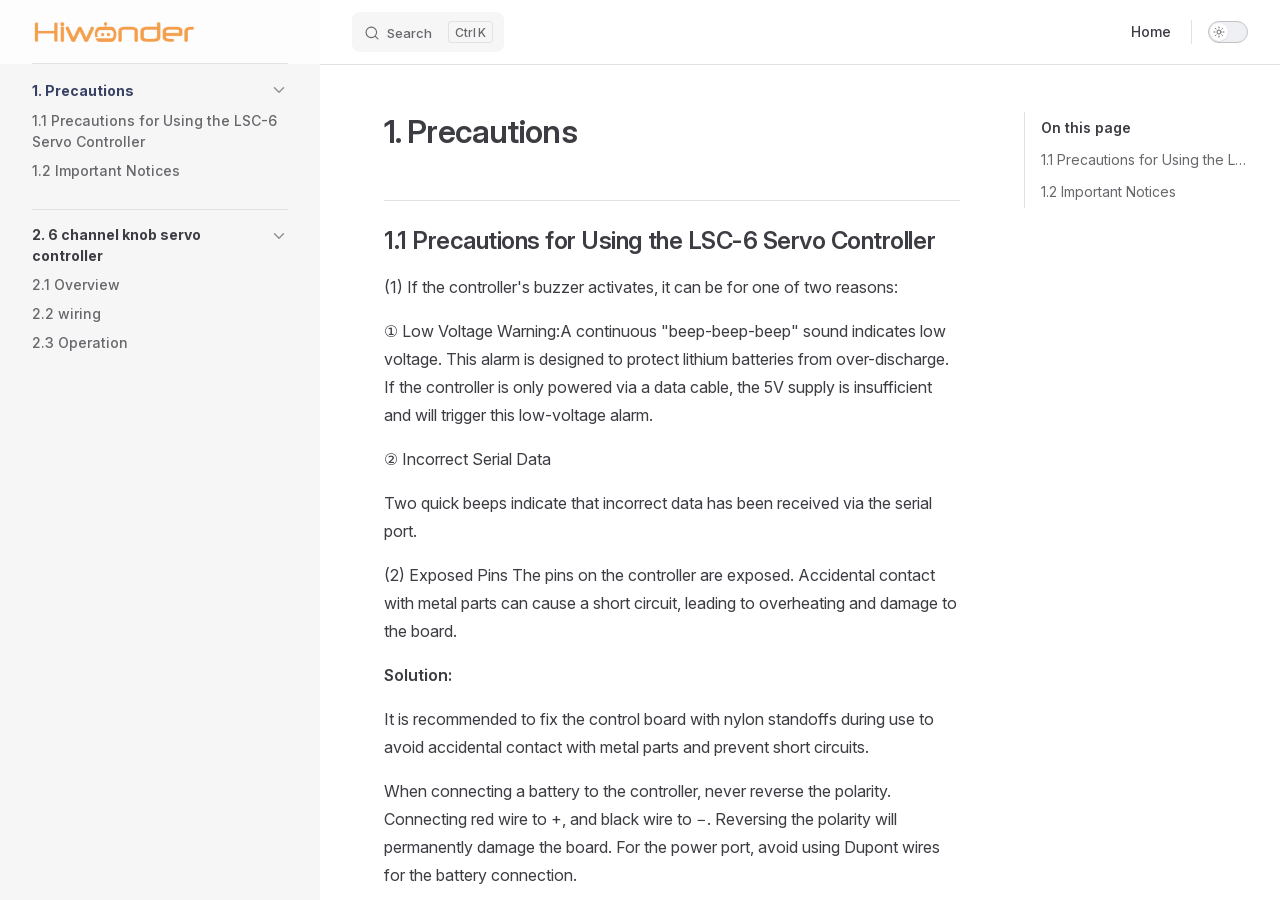
==== projects/8-ch-Line-Follower/en/latest/index.html @ f7d7bffe "内容修改" ====
<!DOCTYPE html>
<html lang="en-US" dir="ltr">
  <head>
    <meta charset="utf-8">
    <meta name="viewport" content="width=device-width,initial-scale=1">
    <title>8-ch-Line-Follower Documentation</title>
    <meta name="description" content="8-ch-Line-Follower robot documentation">
    <meta name="generator" content="VitePress v1.6.4">
    <link rel="preload stylesheet" href="/projects/8-ch-Line-Follower/en/latest/assets/style.CknG35OM.css" as="style">
    <link rel="preload stylesheet" href="/projects/8-ch-Line-Follower/en/latest/vp-icons.css" as="style">
    
    <script type="module" src="/projects/8-ch-Line-Follower/en/latest/assets/app.TjqmvWbG.js"></script>
    <link rel="preload" href="/projects/8-ch-Line-Follower/en/latest/assets/inter-roman-latin.Di8DUHzh.woff2" as="font" type="font/woff2" crossorigin="">
    <link rel="modulepreload" href="/projects/8-ch-Line-Follower/en/latest/assets/chunks/theme.CNtj4WCV.js">
    <link rel="modulepreload" href="/projects/8-ch-Line-Follower/en/latest/assets/chunks/framework.CBpC9jWW.js">
    <link rel="modulepreload" href="/projects/8-ch-Line-Follower/en/latest/assets/index.md.ShMCM6Ok.lean.js">
    <link rel="icon" href="/projects/8-ch-Line-Follower/en/latest/favicon.ico">
    <script id="check-dark-mode">(()=>{const e=localStorage.getItem("vitepress-theme-appearance")||"auto",a=window.matchMedia("(prefers-color-scheme: dark)").matches;(!e||e==="auto"?a:e==="dark")&&document.documentElement.classList.add("dark")})();</script>
    <script id="check-mac-os">document.documentElement.classList.toggle("mac",/Mac|iPhone|iPod|iPad/i.test(navigator.platform));</script>
  </head>
  <body>
    <div id="app"><!--[--><div class="page-redirect" style="text-align:center;padding:100px 20px;"><p>Redirecting to content page...</p><p><a href="/projects/8-ch-Line-Follower/en/latest/docs/1.Precautions.html" target="_self">If you are not redirected automatically, click here</a></p></div><!--[--><!----><!--]--><!----><!--]--></div>
    <script>window.__VP_HASH_MAP__=JSON.parse("{\"docs_1.precautions.md\":\"BcTTL1HG\",\"docs_2.6_channel_knob_servo_controller.md\":\"B1s8eEz6\",\"docs_index.md\":\"CWaBenNS\",\"index.md\":\"ShMCM6Ok\"}");window.__VP_SITE_DATA__=JSON.parse("{\"lang\":\"en-US\",\"dir\":\"ltr\",\"title\":\"8-ch-Line-Follower Documentation\",\"description\":\"8-ch-Line-Follower robot documentation\",\"base\":\"/projects/8-ch-Line-Follower/en/latest/\",\"head\":[],\"router\":{\"prefetchLinks\":true},\"appearance\":true,\"themeConfig\":{\"siteTitle\":false,\"logo\":\"/e-logo.png\",\"outline\":[2,3],\"search\":{\"provider\":\"local\",\"options\":{\"translations\":{\"button\":{\"buttonText\":\"Search\",\"buttonAriaLabel\":\"Search\"},\"modal\":{\"searchBox\":{\"resetButtonTitle\":\"Clear search query\",\"resetButtonAriaLabel\":\"Clear search query\",\"cancelButtonText\":\"Cancel\",\"cancelButtonAriaLabel\":\"Cancel\"},\"startScreen\":{\"recentSearchTitle\":\"Recent Searches\",\"noRecentSearchText\":\"No recent searches\",\"suggestedQueryTitle\":\"Suggested Queries\"},\"noResultsScreen\":{\"noResultsText\":\"No results found for\",\"suggestedQueryText\":\"You can try searching for\",\"reportMissingResultsText\":\"Have any queries?\",\"reportMissingResultsLinkText\":\"Report here\"},\"footer\":{\"selectText\":\"to select\",\"navigateText\":\"to navigate\",\"closeText\":\"to close\"}}}}},\"nav\":[{\"text\":\"Home\",\"link\":\"https://www.hiwonder.net/\",\"target\":\"_self\"}],\"sidebar\":[{\"text\":\"1. Precautions\",\"link\":\"/docs/1.Precautions.html\",\"collapsed\":false,\"items\":[{\"text\":\"1.1 Precautions for Using the LSC-6 Servo Controller\",\"link\":\"/docs/1.Precautions.html#_1-1-precautions-for-using-the-lsc-6-servo-controller\"},{\"text\":\"1.2 Important Notices\",\"link\":\"/docs/1.Precautions.html#_1-2-important-notices\"}]},{\"text\":\"2. 6 channel knob servo controller\",\"link\":\"/docs/2.6_channel_knob_servo_controller.html\",\"collapsed\":false,\"items\":[{\"text\":\"2.1 Overview\",\"link\":\"/docs/2.6_channel_knob_servo_controller.html#_2-1-overview\"},{\"text\":\"2.2 wiring\",\"link\":\"/docs/2.6_channel_knob_servo_controller.html#_2-2-wiring\"},{\"text\":\"2.3 Operation\",\"link\":\"/docs/2.6_channel_knob_servo_controller.html#_2-3-operation\"}]}]},\"locales\":{},\"scrollOffset\":134,\"cleanUrls\":false}");</script>
    
  </body>
</html>
---- projects/8-ch-Line-Follower/en/latest/assets/style.CknG35OM.css ----
@font-face{font-family:Inter;font-style:normal;font-weight:100 900;font-display:swap;src:url(/projects/8-ch-Line-Follower/en/latest/assets/inter-roman-cyrillic-ext.BBPuwvHQ.woff2) format("woff2");unicode-range:U+0460-052F,U+1C80-1C88,U+20B4,U+2DE0-2DFF,U+A640-A69F,U+FE2E-FE2F}@font-face{font-family:Inter;font-style:normal;font-weight:100 900;font-display:swap;src:url(/projects/8-ch-Line-Follower/en/latest/assets/inter-roman-cyrillic.C5lxZ8CY.woff2) format("woff2");unicode-range:U+0301,U+0400-045F,U+0490-0491,U+04B0-04B1,U+2116}@font-face{font-family:Inter;font-style:normal;font-weight:100 900;font-display:swap;src:url(/projects/8-ch-Line-Follower/en/latest/assets/inter-roman-greek-ext.CqjqNYQ-.woff2) format("woff2");unicode-range:U+1F00-1FFF}@font-face{font-family:Inter;font-style:normal;font-weight:100 900;font-display:swap;src:url(/projects/8-ch-Line-Follower/en/latest/assets/inter-roman-greek.BBVDIX6e.woff2) format("woff2");unicode-range:U+0370-0377,U+037A-037F,U+0384-038A,U+038C,U+038E-03A1,U+03A3-03FF}@font-face{font-family:Inter;font-style:normal;font-weight:100 900;font-display:swap;src:url(/projects/8-ch-Line-Follower/en/latest/assets/inter-roman-vietnamese.BjW4sHH5.woff2) format("woff2");unicode-range:U+0102-0103,U+0110-0111,U+0128-0129,U+0168-0169,U+01A0-01A1,U+01AF-01B0,U+0300-0301,U+0303-0304,U+0308-0309,U+0323,U+0329,U+1EA0-1EF9,U+20AB}@font-face{font-family:Inter;font-style:normal;font-weight:100 900;font-display:swap;src:url(/projects/8-ch-Line-Follower/en/latest/assets/inter-roman-latin-ext.4ZJIpNVo.woff2) format("woff2");unicode-range:U+0100-02AF,U+0304,U+0308,U+0329,U+1E00-1E9F,U+1EF2-1EFF,U+2020,U+20A0-20AB,U+20AD-20C0,U+2113,U+2C60-2C7F,U+A720-A7FF}@font-face{font-family:Inter;font-style:normal;font-weight:100 900;font-display:swap;src:url(/projects/8-ch-Line-Follower/en/latest/assets/inter-roman-latin.Di8DUHzh.woff2) format("woff2");unicode-range:U+0000-00FF,U+0131,U+0152-0153,U+02BB-02BC,U+02C6,U+02DA,U+02DC,U+0304,U+0308,U+0329,U+2000-206F,U+2074,U+20AC,U+2122,U+2191,U+2193,U+2212,U+2215,U+FEFF,U+FFFD}@font-face{font-family:Inter;font-style:italic;font-weight:100 900;font-display:swap;src:url(/projects/8-ch-Line-Follower/en/latest/assets/inter-italic-cyrillic-ext.r48I6akx.woff2) format("woff2");unicode-range:U+0460-052F,U+1C80-1C88,U+20B4,U+2DE0-2DFF,U+A640-A69F,U+FE2E-FE2F}@font-face{font-family:Inter;font-style:italic;font-weight:100 900;font-display:swap;src:url(/projects/8-ch-Line-Follower/en/latest/assets/inter-italic-cyrillic.By2_1cv3.woff2) format("woff2");unicode-range:U+0301,U+0400-045F,U+0490-0491,U+04B0-04B1,U+2116}@font-face{font-family:Inter;font-style:italic;font-weight:100 900;font-display:swap;src:url(/projects/8-ch-Line-Follower/en/latest/assets/inter-italic-greek-ext.1u6EdAuj.woff2) format("woff2");unicode-range:U+1F00-1FFF}@font-face{font-family:Inter;font-style:italic;font-weight:100 900;font-display:swap;src:url(/projects/8-ch-Line-Follower/en/latest/assets/inter-italic-greek.DJ8dCoTZ.woff2) format("woff2");unicode-range:U+0370-0377,U+037A-037F,U+0384-038A,U+038C,U+038E-03A1,U+03A3-03FF}@font-face{font-family:Inter;font-style:italic;font-weight:100 900;font-display:swap;src:url(/projects/8-ch-Line-Follower/en/latest/assets/inter-italic-vietnamese.BSbpV94h.woff2) format("woff2");unicode-range:U+0102-0103,U+0110-0111,U+0128-0129,U+0168-0169,U+01A0-01A1,U+01AF-01B0,U+0300-0301,U+0303-0304,U+0308-0309,U+0323,U+0329,U+1EA0-1EF9,U+20AB}@font-face{font-family:Inter;font-style:italic;font-weight:100 900;font-display:swap;src:url(/projects/8-ch-Line-Follower/en/latest/assets/inter-italic-latin-ext.CN1xVJS-.woff2) format("woff2");unicode-range:U+0100-02AF,U+0304,U+0308,U+0329,U+1E00-1E9F,U+1EF2-1EFF,U+2020,U+20A0-20AB,U+20AD-20C0,U+2113,U+2C60-2C7F,U+A720-A7FF}@font-face{font-family:Inter;font-style:italic;font-weight:100 900;font-display:swap;src:url(/projects/8-ch-Line-Follower/en/latest/assets/inter-italic-latin.C2AdPX0b.woff2) format("woff2");unicode-range:U+0000-00FF,U+0131,U+0152-0153,U+02BB-02BC,U+02C6,U+02DA,U+02DC,U+0304,U+0308,U+0329,U+2000-206F,U+2074,U+20AC,U+2122,U+2191,U+2193,U+2212,U+2215,U+FEFF,U+FFFD}@font-face{font-family:Punctuation SC;font-weight:400;src:local("PingFang SC Regular"),local("Noto Sans CJK SC"),local("Microsoft YaHei");unicode-range:U+201C,U+201D,U+2018,U+2019,U+2E3A,U+2014,U+2013,U+2026,U+00B7,U+007E,U+002F}@font-face{font-family:Punctuation SC;font-weight:500;src:local("PingFang SC Medium"),local("Noto Sans CJK SC"),local("Microsoft YaHei");unicode-range:U+201C,U+201D,U+2018,U+2019,U+2E3A,U+2014,U+2013,U+2026,U+00B7,U+007E,U+002F}@font-face{font-family:Punctuation SC;font-weight:600;src:local("PingFang SC Semibold"),local("Noto Sans CJK SC Bold"),local("Microsoft YaHei Bold");unicode-range:U+201C,U+201D,U+2018,U+2019,U+2E3A,U+2014,U+2013,U+2026,U+00B7,U+007E,U+002F}@font-face{font-family:Punctuation SC;font-weight:700;src:local("PingFang SC Semibold"),local("Noto Sans CJK SC Bold"),local("Microsoft YaHei Bold");unicode-range:U+201C,U+201D,U+2018,U+2019,U+2E3A,U+2014,U+2013,U+2026,U+00B7,U+007E,U+002F}:root{--vp-c-white: #ffffff;--vp-c-black: #000000;--vp-c-neutral: var(--vp-c-black);--vp-c-neutral-inverse: var(--vp-c-white)}.dark{--vp-c-neutral: var(--vp-c-white);--vp-c-neutral-inverse: var(--vp-c-black)}:root{--vp-c-gray-1: #dddde3;--vp-c-gray-2: #e4e4e9;--vp-c-gray-3: #ebebef;--vp-c-gray-soft: rgba(142, 150, 170, .14);--vp-c-indigo-1: #3451b2;--vp-c-indigo-2: #3a5ccc;--vp-c-indigo-3: #5672cd;--vp-c-indigo-soft: rgba(100, 108, 255, .14);--vp-c-purple-1: #6f42c1;--vp-c-purple-2: #7e4cc9;--vp-c-purple-3: #8e5cd9;--vp-c-purple-soft: rgba(159, 122, 234, .14);--vp-c-green-1: #18794e;--vp-c-green-2: #299764;--vp-c-green-3: #30a46c;--vp-c-green-soft: rgba(16, 185, 129, .14);--vp-c-yellow-1: #915930;--vp-c-yellow-2: #946300;--vp-c-yellow-3: #9f6a00;--vp-c-yellow-soft: rgba(234, 179, 8, .14);--vp-c-red-1: #b8272c;--vp-c-red-2: #d5393e;--vp-c-red-3: #e0575b;--vp-c-red-soft: rgba(244, 63, 94, .14);--vp-c-sponsor: #db2777}.dark{--vp-c-gray-1: #515c67;--vp-c-gray-2: #414853;--vp-c-gray-3: #32363f;--vp-c-gray-soft: rgba(101, 117, 133, .16);--vp-c-indigo-1: #a8b1ff;--vp-c-indigo-2: #5c73e7;--vp-c-indigo-3: #3e63dd;--vp-c-indigo-soft: rgba(100, 108, 255, .16);--vp-c-purple-1: #c8abfa;--vp-c-purple-2: #a879e6;--vp-c-purple-3: #8e5cd9;--vp-c-purple-soft: rgba(159, 122, 234, .16);--vp-c-green-1: #3dd68c;--vp-c-green-2: #30a46c;--vp-c-green-3: #298459;--vp-c-green-soft: rgba(16, 185, 129, .16);--vp-c-yellow-1: #f9b44e;--vp-c-yellow-2: #da8b17;--vp-c-yellow-3: #a46a0a;--vp-c-yellow-soft: rgba(234, 179, 8, .16);--vp-c-red-1: #f66f81;--vp-c-red-2: #f14158;--vp-c-red-3: #b62a3c;--vp-c-red-soft: rgba(244, 63, 94, .16)}:root{--vp-c-bg: #ffffff;--vp-c-bg-alt: #f6f6f7;--vp-c-bg-elv: #ffffff;--vp-c-bg-soft: #f6f6f7}.dark{--vp-c-bg: #1b1b1f;--vp-c-bg-alt: #161618;--vp-c-bg-elv: #202127;--vp-c-bg-soft: #202127}:root{--vp-c-border: #c2c2c4;--vp-c-divider: #e2e2e3;--vp-c-gutter: #e2e2e3}.dark{--vp-c-border: #3c3f44;--vp-c-divider: #2e2e32;--vp-c-gutter: #000000}:root{--vp-c-text-1: #3c3c43;--vp-c-text-2: #67676c;--vp-c-text-3: #929295}.dark{--vp-c-text-1: #dfdfd6;--vp-c-text-2: #98989f;--vp-c-text-3: #6a6a71}:root{--vp-c-default-1: var(--vp-c-gray-1);--vp-c-default-2: var(--vp-c-gray-2);--vp-c-default-3: var(--vp-c-gray-3);--vp-c-default-soft: var(--vp-c-gray-soft);--vp-c-brand-1: var(--vp-c-indigo-1);--vp-c-brand-2: var(--vp-c-indigo-2);--vp-c-brand-3: var(--vp-c-indigo-3);--vp-c-brand-soft: var(--vp-c-indigo-soft);--vp-c-brand: var(--vp-c-brand-1);--vp-c-tip-1: var(--vp-c-brand-1);--vp-c-tip-2: var(--vp-c-brand-2);--vp-c-tip-3: var(--vp-c-brand-3);--vp-c-tip-soft: var(--vp-c-brand-soft);--vp-c-note-1: var(--vp-c-brand-1);--vp-c-note-2: var(--vp-c-brand-2);--vp-c-note-3: var(--vp-c-brand-3);--vp-c-note-soft: var(--vp-c-brand-soft);--vp-c-success-1: var(--vp-c-green-1);--vp-c-success-2: var(--vp-c-green-2);--vp-c-success-3: var(--vp-c-green-3);--vp-c-success-soft: var(--vp-c-green-soft);--vp-c-important-1: var(--vp-c-purple-1);--vp-c-important-2: var(--vp-c-purple-2);--vp-c-important-3: var(--vp-c-purple-3);--vp-c-important-soft: var(--vp-c-purple-soft);--vp-c-warning-1: var(--vp-c-yellow-1);--vp-c-warning-2: var(--vp-c-yellow-2);--vp-c-warning-3: var(--vp-c-yellow-3);--vp-c-warning-soft: var(--vp-c-yellow-soft);--vp-c-danger-1: var(--vp-c-red-1);--vp-c-danger-2: var(--vp-c-red-2);--vp-c-danger-3: var(--vp-c-red-3);--vp-c-danger-soft: var(--vp-c-red-soft);--vp-c-caution-1: var(--vp-c-red-1);--vp-c-caution-2: var(--vp-c-red-2);--vp-c-caution-3: var(--vp-c-red-3);--vp-c-caution-soft: var(--vp-c-red-soft)}:root{--vp-font-family-base: "Inter", ui-sans-serif, system-ui, sans-serif, "Apple Color Emoji", "Segoe UI Emoji", "Segoe UI Symbol", "Noto Color Emoji";--vp-font-family-mono: ui-monospace, "Menlo", "Monaco", "Consolas", "Liberation Mono", "Courier New", monospace;font-optical-sizing:auto}:root:where(:lang(zh)){--vp-font-family-base: "Punctuation SC", "Inter", ui-sans-serif, system-ui, sans-serif, "Apple Color Emoji", "Segoe UI Emoji", "Segoe UI Symbol", "Noto Color Emoji"}:root{--vp-shadow-1: 0 1px 2px rgba(0, 0, 0, .04), 0 1px 2px rgba(0, 0, 0, .06);--vp-shadow-2: 0 3px 12px rgba(0, 0, 0, .07), 0 1px 4px rgba(0, 0, 0, .07);--vp-shadow-3: 0 12px 32px rgba(0, 0, 0, .1), 0 2px 6px rgba(0, 0, 0, .08);--vp-shadow-4: 0 14px 44px rgba(0, 0, 0, .12), 0 3px 9px rgba(0, 0, 0, .12);--vp-shadow-5: 0 18px 56px rgba(0, 0, 0, .16), 0 4px 12px rgba(0, 0, 0, .16)}:root{--vp-z-index-footer: 10;--vp-z-index-local-nav: 20;--vp-z-index-nav: 30;--vp-z-index-layout-top: 40;--vp-z-index-backdrop: 50;--vp-z-index-sidebar: 60}@media (min-width: 960px){:root{--vp-z-index-sidebar: 25}}:root{--vp-layout-max-width: 1440px}:root{--vp-header-anchor-symbol: "#"}:root{--vp-code-line-height: 1.7;--vp-code-font-size: .875em;--vp-code-color: var(--vp-c-brand-1);--vp-code-link-color: var(--vp-c-brand-1);--vp-code-link-hover-color: var(--vp-c-brand-2);--vp-code-bg: var(--vp-c-default-soft);--vp-code-block-color: var(--vp-c-text-2);--vp-code-block-bg: var(--vp-c-bg-alt);--vp-code-block-divider-color: var(--vp-c-gutter);--vp-code-lang-color: var(--vp-c-text-3);--vp-code-line-highlight-color: var(--vp-c-default-soft);--vp-code-line-number-color: var(--vp-c-text-3);--vp-code-line-diff-add-color: var(--vp-c-success-soft);--vp-code-line-diff-add-symbol-color: var(--vp-c-success-1);--vp-code-line-diff-remove-color: var(--vp-c-danger-soft);--vp-code-line-diff-remove-symbol-color: var(--vp-c-danger-1);--vp-code-line-warning-color: var(--vp-c-warning-soft);--vp-code-line-error-color: var(--vp-c-danger-soft);--vp-code-copy-code-border-color: var(--vp-c-divider);--vp-code-copy-code-bg: var(--vp-c-bg-soft);--vp-code-copy-code-hover-border-color: var(--vp-c-divider);--vp-code-copy-code-hover-bg: var(--vp-c-bg);--vp-code-copy-code-active-text: var(--vp-c-text-2);--vp-code-copy-copied-text-content: "Copied";--vp-code-tab-divider: var(--vp-code-block-divider-color);--vp-code-tab-text-color: var(--vp-c-text-2);--vp-code-tab-bg: var(--vp-code-block-bg);--vp-code-tab-hover-text-color: var(--vp-c-text-1);--vp-code-tab-active-text-color: var(--vp-c-text-1);--vp-code-tab-active-bar-color: var(--vp-c-brand-1)}:lang(es),:lang(pt){--vp-code-copy-copied-text-content: "Copiado"}:lang(fa){--vp-code-copy-copied-text-content: "کپی شد"}:lang(ko){--vp-code-copy-copied-text-content: "복사됨"}:lang(ru){--vp-code-copy-copied-text-content: "Скопировано"}:lang(zh){--vp-code-copy-copied-text-content: "已复制"}:root{--vp-button-brand-border: transparent;--vp-button-brand-text: var(--vp-c-white);--vp-button-brand-bg: var(--vp-c-brand-3);--vp-button-brand-hover-border: transparent;--vp-button-brand-hover-text: var(--vp-c-white);--vp-button-brand-hover-bg: var(--vp-c-brand-2);--vp-button-brand-active-border: transparent;--vp-button-brand-active-text: var(--vp-c-white);--vp-button-brand-active-bg: var(--vp-c-brand-1);--vp-button-alt-border: transparent;--vp-button-alt-text: var(--vp-c-text-1);--vp-button-alt-bg: var(--vp-c-default-3);--vp-button-alt-hover-border: transparent;--vp-button-alt-hover-text: var(--vp-c-text-1);--vp-button-alt-hover-bg: var(--vp-c-default-2);--vp-button-alt-active-border: transparent;--vp-button-alt-active-text: var(--vp-c-text-1);--vp-button-alt-active-bg: var(--vp-c-default-1);--vp-button-sponsor-border: var(--vp-c-text-2);--vp-button-sponsor-text: var(--vp-c-text-2);--vp-button-sponsor-bg: transparent;--vp-button-sponsor-hover-border: var(--vp-c-sponsor);--vp-button-sponsor-hover-text: var(--vp-c-sponsor);--vp-button-sponsor-hover-bg: transparent;--vp-button-sponsor-active-border: var(--vp-c-sponsor);--vp-button-sponsor-active-text: var(--vp-c-sponsor);--vp-button-sponsor-active-bg: transparent}:root{--vp-custom-block-font-size: 14px;--vp-custom-block-code-font-size: 13px;--vp-custom-block-info-border: transparent;--vp-custom-block-info-text: var(--vp-c-text-1);--vp-custom-block-info-bg: var(--vp-c-default-soft);--vp-custom-block-info-code-bg: var(--vp-c-default-soft);--vp-custom-block-note-border: transparent;--vp-custom-block-note-text: var(--vp-c-text-1);--vp-custom-block-note-bg: var(--vp-c-default-soft);--vp-custom-block-note-code-bg: var(--vp-c-default-soft);--vp-custom-block-tip-border: transparent;--vp-custom-block-tip-text: var(--vp-c-text-1);--vp-custom-block-tip-bg: var(--vp-c-tip-soft);--vp-custom-block-tip-code-bg: var(--vp-c-tip-soft);--vp-custom-block-important-border: transparent;--vp-custom-block-important-text: var(--vp-c-text-1);--vp-custom-block-important-bg: var(--vp-c-important-soft);--vp-custom-block-important-code-bg: var(--vp-c-important-soft);--vp-custom-block-warning-border: transparent;--vp-custom-block-warning-text: var(--vp-c-text-1);--vp-custom-block-warning-bg: var(--vp-c-warning-soft);--vp-custom-block-warning-code-bg: var(--vp-c-warning-soft);--vp-custom-block-danger-border: transparent;--vp-custom-block-danger-text: var(--vp-c-text-1);--vp-custom-block-danger-bg: var(--vp-c-danger-soft);--vp-custom-block-danger-code-bg: var(--vp-c-danger-soft);--vp-custom-block-caution-border: transparent;--vp-custom-block-caution-text: var(--vp-c-text-1);--vp-custom-block-caution-bg: var(--vp-c-caution-soft);--vp-custom-block-caution-code-bg: var(--vp-c-caution-soft);--vp-custom-block-details-border: var(--vp-custom-block-info-border);--vp-custom-block-details-text: var(--vp-custom-block-info-text);--vp-custom-block-details-bg: var(--vp-custom-block-info-bg);--vp-custom-block-details-code-bg: var(--vp-custom-block-info-code-bg)}:root{--vp-input-border-color: var(--vp-c-border);--vp-input-bg-color: var(--vp-c-bg-alt);--vp-input-switch-bg-color: var(--vp-c-default-soft)}:root{--vp-nav-height: 64px;--vp-nav-bg-color: var(--vp-c-bg);--vp-nav-screen-bg-color: var(--vp-c-bg);--vp-nav-logo-height: 24px}.hide-nav{--vp-nav-height: 0px}.hide-nav .VPSidebar{--vp-nav-height: 22px}:root{--vp-local-nav-bg-color: var(--vp-c-bg)}:root{--vp-sidebar-width: 272px;--vp-sidebar-bg-color: var(--vp-c-bg-alt)}:root{--vp-backdrop-bg-color: rgba(0, 0, 0, .6)}:root{--vp-home-hero-name-color: var(--vp-c-brand-1);--vp-home-hero-name-background: transparent;--vp-home-hero-image-background-image: none;--vp-home-hero-image-filter: none}:root{--vp-badge-info-border: transparent;--vp-badge-info-text: var(--vp-c-text-2);--vp-badge-info-bg: var(--vp-c-default-soft);--vp-badge-tip-border: transparent;--vp-badge-tip-text: var(--vp-c-tip-1);--vp-badge-tip-bg: var(--vp-c-tip-soft);--vp-badge-warning-border: transparent;--vp-badge-warning-text: var(--vp-c-warning-1);--vp-badge-warning-bg: var(--vp-c-warning-soft);--vp-badge-danger-border: transparent;--vp-badge-danger-text: var(--vp-c-danger-1);--vp-badge-danger-bg: var(--vp-c-danger-soft)}:root{--vp-carbon-ads-text-color: var(--vp-c-text-1);--vp-carbon-ads-poweredby-color: var(--vp-c-text-2);--vp-carbon-ads-bg-color: var(--vp-c-bg-soft);--vp-carbon-ads-hover-text-color: var(--vp-c-brand-1);--vp-carbon-ads-hover-poweredby-color: var(--vp-c-text-1)}:root{--vp-local-search-bg: var(--vp-c-bg);--vp-local-search-result-bg: var(--vp-c-bg);--vp-local-search-result-border: var(--vp-c-divider);--vp-local-search-result-selected-bg: var(--vp-c-bg);--vp-local-search-result-selected-border: var(--vp-c-brand-1);--vp-local-search-highlight-bg: var(--vp-c-brand-1);--vp-local-search-highlight-text: var(--vp-c-neutral-inverse)}@media (prefers-reduced-motion: reduce){*,:before,:after{animation-delay:-1ms!important;animation-duration:1ms!important;animation-iteration-count:1!important;background-attachment:initial!important;scroll-behavior:auto!important;transition-duration:0s!important;transition-delay:0s!important}}*,:before,:after{box-sizing:border-box}html{line-height:1.4;font-size:16px;-webkit-text-size-adjust:100%}html.dark{color-scheme:dark}body{margin:0;width:100%;min-width:320px;min-height:100vh;line-height:24px;font-family:var(--vp-font-family-base);font-size:16px;font-weight:400;color:var(--vp-c-text-1);background-color:var(--vp-c-bg);font-synthesis:style;text-rendering:optimizeLegibility;-webkit-font-smoothing:antialiased;-moz-osx-font-smoothing:grayscale}main{display:block}h1,h2,h3,h4,h5,h6{margin:0;line-height:24px;font-size:16px;font-weight:400}p{margin:0}strong,b{font-weight:600}a,area,button,[role=button],input,label,select,summary,textarea{touch-action:manipulation}a{color:inherit;text-decoration:inherit}ol,ul{list-style:none;margin:0;padding:0}blockquote{margin:0}pre,code,kbd,samp{font-family:var(--vp-font-family-mono)}img,svg,video,canvas,audio,iframe,embed,object{display:block}figure{margin:0}img,video{max-width:100%;height:auto}button,input,optgroup,select,textarea{border:0;padding:0;line-height:inherit;color:inherit}button{padding:0;font-family:inherit;background-color:transparent;background-image:none}button:enabled,[role=button]:enabled{cursor:pointer}button:focus,button:focus-visible{outline:1px dotted;outline:4px auto -webkit-focus-ring-color}button:focus:not(:focus-visible){outline:none!important}input:focus,textarea:focus,select:focus{outline:none}table{border-collapse:collapse}input{background-color:transparent}input:-ms-input-placeholder,textarea:-ms-input-placeholder{color:var(--vp-c-text-3)}input::-ms-input-placeholder,textarea::-ms-input-placeholder{color:var(--vp-c-text-3)}input::placeholder,textarea::placeholder{color:var(--vp-c-text-3)}input::-webkit-outer-spin-button,input::-webkit-inner-spin-button{-webkit-appearance:none;margin:0}input[type=number]{-moz-appearance:textfield}textarea{resize:vertical}select{-webkit-appearance:none}fieldset{margin:0;padding:0}h1,h2,h3,h4,h5,h6,li,p{overflow-wrap:break-word}vite-error-overlay{z-index:9999}mjx-container{overflow-x:auto}mjx-container>svg{display:inline-block;margin:auto}[class^=vpi-],[class*=" vpi-"],.vp-icon{width:1em;height:1em}[class^=vpi-].bg,[class*=" vpi-"].bg,.vp-icon.bg{background-size:100% 100%;background-color:transparent}[class^=vpi-]:not(.bg),[class*=" vpi-"]:not(.bg),.vp-icon:not(.bg){-webkit-mask:var(--icon) no-repeat;mask:var(--icon) no-repeat;-webkit-mask-size:100% 100%;mask-size:100% 100%;background-color:currentColor;color:inherit}.vpi-align-left{--icon: url("data:image/svg+xml,%3Csvg xmlns='http://www.w3.org/2000/svg' fill='none' stroke='currentColor' stroke-linecap='round' stroke-linejoin='round' stroke-width='2' viewBox='0 0 24 24'%3E%3Cpath d='M21 6H3M15 12H3M17 18H3'/%3E%3C/svg%3E")}.vpi-arrow-right,.vpi-arrow-down,.vpi-arrow-left,.vpi-arrow-up{--icon: url("data:image/svg+xml,%3Csvg xmlns='http://www.w3.org/2000/svg' fill='none' stroke='currentColor' stroke-linecap='round' stroke-linejoin='round' stroke-width='2' viewBox='0 0 24 24'%3E%3Cpath d='M5 12h14M12 5l7 7-7 7'/%3E%3C/svg%3E")}.vpi-chevron-right,.vpi-chevron-down,.vpi-chevron-left,.vpi-chevron-up{--icon: url("data:image/svg+xml,%3Csvg xmlns='http://www.w3.org/2000/svg' fill='none' stroke='currentColor' stroke-linecap='round' stroke-linejoin='round' stroke-width='2' viewBox='0 0 24 24'%3E%3Cpath d='m9 18 6-6-6-6'/%3E%3C/svg%3E")}.vpi-chevron-down,.vpi-arrow-down{transform:rotate(90deg)}.vpi-chevron-left,.vpi-arrow-left{transform:rotate(180deg)}.vpi-chevron-up,.vpi-arrow-up{transform:rotate(-90deg)}.vpi-square-pen{--icon: url("data:image/svg+xml,%3Csvg xmlns='http://www.w3.org/2000/svg' fill='none' stroke='currentColor' stroke-linecap='round' stroke-linejoin='round' stroke-width='2' viewBox='0 0 24 24'%3E%3Cpath d='M12 3H5a2 2 0 0 0-2 2v14a2 2 0 0 0 2 2h14a2 2 0 0 0 2-2v-7'/%3E%3Cpath d='M18.375 2.625a2.121 2.121 0 1 1 3 3L12 15l-4 1 1-4Z'/%3E%3C/svg%3E")}.vpi-plus{--icon: url("data:image/svg+xml,%3Csvg xmlns='http://www.w3.org/2000/svg' fill='none' stroke='currentColor' stroke-linecap='round' stroke-linejoin='round' stroke-width='2' viewBox='0 0 24 24'%3E%3Cpath d='M5 12h14M12 5v14'/%3E%3C/svg%3E")}.vpi-sun{--icon: url("data:image/svg+xml,%3Csvg xmlns='http://www.w3.org/2000/svg' fill='none' stroke='currentColor' stroke-linecap='round' stroke-linejoin='round' stroke-width='2' viewBox='0 0 24 24'%3E%3Ccircle cx='12' cy='12' r='4'/%3E%3Cpath d='M12 2v2M12 20v2M4.93 4.93l1.41 1.41M17.66 17.66l1.41 1.41M2 12h2M20 12h2M6.34 17.66l-1.41 1.41M19.07 4.93l-1.41 1.41'/%3E%3C/svg%3E")}.vpi-moon{--icon: url("data:image/svg+xml,%3Csvg xmlns='http://www.w3.org/2000/svg' fill='none' stroke='currentColor' stroke-linecap='round' stroke-linejoin='round' stroke-width='2' viewBox='0 0 24 24'%3E%3Cpath d='M12 3a6 6 0 0 0 9 9 9 9 0 1 1-9-9Z'/%3E%3C/svg%3E")}.vpi-more-horizontal{--icon: url("data:image/svg+xml,%3Csvg xmlns='http://www.w3.org/2000/svg' fill='none' stroke='currentColor' stroke-linecap='round' stroke-linejoin='round' stroke-width='2' viewBox='0 0 24 24'%3E%3Ccircle cx='12' cy='12' r='1'/%3E%3Ccircle cx='19' cy='12' r='1'/%3E%3Ccircle cx='5' cy='12' r='1'/%3E%3C/svg%3E")}.vpi-languages{--icon: url("data:image/svg+xml,%3Csvg xmlns='http://www.w3.org/2000/svg' fill='none' stroke='currentColor' stroke-linecap='round' stroke-linejoin='round' stroke-width='2' viewBox='0 0 24 24'%3E%3Cpath d='m5 8 6 6M4 14l6-6 2-3M2 5h12M7 2h1M22 22l-5-10-5 10M14 18h6'/%3E%3C/svg%3E")}.vpi-heart{--icon: url("data:image/svg+xml,%3Csvg xmlns='http://www.w3.org/2000/svg' fill='none' stroke='currentColor' stroke-linecap='round' stroke-linejoin='round' stroke-width='2' viewBox='0 0 24 24'%3E%3Cpath d='M19 14c1.49-1.46 3-3.21 3-5.5A5.5 5.5 0 0 0 16.5 3c-1.76 0-3 .5-4.5 2-1.5-1.5-2.74-2-4.5-2A5.5 5.5 0 0 0 2 8.5c0 2.3 1.5 4.05 3 5.5l7 7Z'/%3E%3C/svg%3E")}.vpi-search{--icon: url("data:image/svg+xml,%3Csvg xmlns='http://www.w3.org/2000/svg' fill='none' stroke='currentColor' stroke-linecap='round' stroke-linejoin='round' stroke-width='2' viewBox='0 0 24 24'%3E%3Ccircle cx='11' cy='11' r='8'/%3E%3Cpath d='m21 21-4.3-4.3'/%3E%3C/svg%3E")}.vpi-layout-list{--icon: url("data:image/svg+xml,%3Csvg xmlns='http://www.w3.org/2000/svg' fill='none' stroke='currentColor' stroke-linecap='round' stroke-linejoin='round' stroke-width='2' viewBox='0 0 24 24'%3E%3Crect width='7' height='7' x='3' y='3' rx='1'/%3E%3Crect width='7' height='7' x='3' y='14' rx='1'/%3E%3Cpath d='M14 4h7M14 9h7M14 15h7M14 20h7'/%3E%3C/svg%3E")}.vpi-delete{--icon: url("data:image/svg+xml,%3Csvg xmlns='http://www.w3.org/2000/svg' fill='none' stroke='currentColor' stroke-linecap='round' stroke-linejoin='round' stroke-width='2' viewBox='0 0 24 24'%3E%3Cpath d='M20 5H9l-7 7 7 7h11a2 2 0 0 0 2-2V7a2 2 0 0 0-2-2ZM18 9l-6 6M12 9l6 6'/%3E%3C/svg%3E")}.vpi-corner-down-left{--icon: url("data:image/svg+xml,%3Csvg xmlns='http://www.w3.org/2000/svg' fill='none' stroke='currentColor' stroke-linecap='round' stroke-linejoin='round' stroke-width='2' viewBox='0 0 24 24'%3E%3Cpath d='m9 10-5 5 5 5'/%3E%3Cpath d='M20 4v7a4 4 0 0 1-4 4H4'/%3E%3C/svg%3E")}:root{--vp-icon-copy: url("data:image/svg+xml,%3Csvg xmlns='http://www.w3.org/2000/svg' fill='none' stroke='rgba(128,128,128,1)' stroke-linecap='round' stroke-linejoin='round' stroke-width='2' viewBox='0 0 24 24'%3E%3Crect width='8' height='4' x='8' y='2' rx='1' ry='1'/%3E%3Cpath d='M16 4h2a2 2 0 0 1 2 2v14a2 2 0 0 1-2 2H6a2 2 0 0 1-2-2V6a2 2 0 0 1 2-2h2'/%3E%3C/svg%3E");--vp-icon-copied: url("data:image/svg+xml,%3Csvg xmlns='http://www.w3.org/2000/svg' fill='none' stroke='rgba(128,128,128,1)' stroke-linecap='round' stroke-linejoin='round' stroke-width='2' viewBox='0 0 24 24'%3E%3Crect width='8' height='4' x='8' y='2' rx='1' ry='1'/%3E%3Cpath d='M16 4h2a2 2 0 0 1 2 2v14a2 2 0 0 1-2 2H6a2 2 0 0 1-2-2V6a2 2 0 0 1 2-2h2'/%3E%3Cpath d='m9 14 2 2 4-4'/%3E%3C/svg%3E")}.visually-hidden{position:absolute;width:1px;height:1px;white-space:nowrap;clip:rect(0 0 0 0);clip-path:inset(50%);overflow:hidden}.custom-block{border:1px solid transparent;border-radius:8px;padding:16px 16px 8px;line-height:24px;font-size:var(--vp-custom-block-font-size);color:var(--vp-c-text-2)}.custom-block.info{border-color:var(--vp-custom-block-info-border);color:var(--vp-custom-block-info-text);background-color:var(--vp-custom-block-info-bg)}.custom-block.info a,.custom-block.info code{color:var(--vp-c-brand-1)}.custom-block.info a:hover,.custom-block.info a:hover>code{color:var(--vp-c-brand-2)}.custom-block.info code{background-color:var(--vp-custom-block-info-code-bg)}.custom-block.note{border-color:var(--vp-custom-block-note-border);color:var(--vp-custom-block-note-text);background-color:var(--vp-custom-block-note-bg)}.custom-block.note a,.custom-block.note code{color:var(--vp-c-brand-1)}.custom-block.note a:hover,.custom-block.note a:hover>code{color:var(--vp-c-brand-2)}.custom-block.note code{background-color:var(--vp-custom-block-note-code-bg)}.custom-block.tip{border-color:var(--vp-custom-block-tip-border);color:var(--vp-custom-block-tip-text);background-color:var(--vp-custom-block-tip-bg)}.custom-block.tip a,.custom-block.tip code{color:var(--vp-c-tip-1)}.custom-block.tip a:hover,.custom-block.tip a:hover>code{color:var(--vp-c-tip-2)}.custom-block.tip code{background-color:var(--vp-custom-block-tip-code-bg)}.custom-block.important{border-color:var(--vp-custom-block-important-border);color:var(--vp-custom-block-important-text);background-color:var(--vp-custom-block-important-bg)}.custom-block.important a,.custom-block.important code{color:var(--vp-c-important-1)}.custom-block.important a:hover,.custom-block.important a:hover>code{color:var(--vp-c-important-2)}.custom-block.important code{background-color:var(--vp-custom-block-important-code-bg)}.custom-block.warning{border-color:var(--vp-custom-block-warning-border);color:var(--vp-custom-block-warning-text);background-color:var(--vp-custom-block-warning-bg)}.custom-block.warning a,.custom-block.warning code{color:var(--vp-c-warning-1)}.custom-block.warning a:hover,.custom-block.warning a:hover>code{color:var(--vp-c-warning-2)}.custom-block.warning code{background-color:var(--vp-custom-block-warning-code-bg)}.custom-block.danger{border-color:var(--vp-custom-block-danger-border);color:var(--vp-custom-block-danger-text);background-color:var(--vp-custom-block-danger-bg)}.custom-block.danger a,.custom-block.danger code{color:var(--vp-c-danger-1)}.custom-block.danger a:hover,.custom-block.danger a:hover>code{color:var(--vp-c-danger-2)}.custom-block.danger code{background-color:var(--vp-custom-block-danger-code-bg)}.custom-block.caution{border-color:var(--vp-custom-block-caution-border);color:var(--vp-custom-block-caution-text);background-color:var(--vp-custom-block-caution-bg)}.custom-block.caution a,.custom-block.caution code{color:var(--vp-c-caution-1)}.custom-block.caution a:hover,.custom-block.caution a:hover>code{color:var(--vp-c-caution-2)}.custom-block.caution code{background-color:var(--vp-custom-block-caution-code-bg)}.custom-block.details{border-color:var(--vp-custom-block-details-border);color:var(--vp-custom-block-details-text);background-color:var(--vp-custom-block-details-bg)}.custom-block.details a{color:var(--vp-c-brand-1)}.custom-block.details a:hover,.custom-block.details a:hover>code{color:var(--vp-c-brand-2)}.custom-block.details code{background-color:var(--vp-custom-block-details-code-bg)}.custom-block-title{font-weight:600}.custom-block p+p{margin:8px 0}.custom-block.details summary{margin:0 0 8px;font-weight:700;cursor:pointer;-webkit-user-select:none;user-select:none}.custom-block.details summary+p{margin:8px 0}.custom-block a{color:inherit;font-weight:600;text-decoration:underline;text-underline-offset:2px;transition:opacity .25s}.custom-block a:hover{opacity:.75}.custom-block code{font-size:var(--vp-custom-block-code-font-size)}.custom-block.custom-block th,.custom-block.custom-block blockquote>p{font-size:var(--vp-custom-block-font-size);color:inherit}.dark .vp-code span{color:var(--shiki-dark, inherit)}html:not(.dark) .vp-code span{color:var(--shiki-light, inherit)}.vp-code-group{margin-top:16px}.vp-code-group .tabs{position:relative;display:flex;margin-right:-24px;margin-left:-24px;padding:0 12px;background-color:var(--vp-code-tab-bg);overflow-x:auto;overflow-y:hidden;box-shadow:inset 0 -1px var(--vp-code-tab-divider)}@media (min-width: 640px){.vp-code-group .tabs{margin-right:0;margin-left:0;border-radius:8px 8px 0 0}}.vp-code-group .tabs input{position:fixed;opacity:0;pointer-events:none}.vp-code-group .tabs label{position:relative;display:inline-block;border-bottom:1px solid transparent;padding:0 12px;line-height:48px;font-size:14px;font-weight:500;color:var(--vp-code-tab-text-color);white-space:nowrap;cursor:pointer;transition:color .25s}.vp-code-group .tabs label:after{position:absolute;right:8px;bottom:-1px;left:8px;z-index:1;height:2px;border-radius:2px;content:"";background-color:transparent;transition:background-color .25s}.vp-code-group label:hover{color:var(--vp-code-tab-hover-text-color)}.vp-code-group input:checked+label{color:var(--vp-code-tab-active-text-color)}.vp-code-group input:checked+label:after{background-color:var(--vp-code-tab-active-bar-color)}.vp-code-group div[class*=language-],.vp-block{display:none;margin-top:0!important;border-top-left-radius:0!important;border-top-right-radius:0!important}.vp-code-group div[class*=language-].active,.vp-block.active{display:block}.vp-block{padding:20px 24px}.vp-doc h1,.vp-doc h2,.vp-doc h3,.vp-doc h4,.vp-doc h5,.vp-doc h6{position:relative;font-weight:600;outline:none}.vp-doc h1{letter-spacing:-.02em;line-height:40px;font-size:28px}.vp-doc h2{margin:48px 0 16px;border-top:1px solid var(--vp-c-divider);padding-top:24px;letter-spacing:-.02em;line-height:32px;font-size:24px}.vp-doc h3{margin:32px 0 0;letter-spacing:-.01em;line-height:28px;font-size:20px}.vp-doc h4{margin:24px 0 0;letter-spacing:-.01em;line-height:24px;font-size:18px}.vp-doc .header-anchor{position:absolute;top:0;left:0;margin-left:-.87em;font-weight:500;-webkit-user-select:none;user-select:none;opacity:0;text-decoration:none;transition:color .25s,opacity .25s}.vp-doc .header-anchor:before{content:var(--vp-header-anchor-symbol)}.vp-doc h1:hover .header-anchor,.vp-doc h1 .header-anchor:focus,.vp-doc h2:hover .header-anchor,.vp-doc h2 .header-anchor:focus,.vp-doc h3:hover .header-anchor,.vp-doc h3 .header-anchor:focus,.vp-doc h4:hover .header-anchor,.vp-doc h4 .header-anchor:focus,.vp-doc h5:hover .header-anchor,.vp-doc h5 .header-anchor:focus,.vp-doc h6:hover .header-anchor,.vp-doc h6 .header-anchor:focus{opacity:1}@media (min-width: 768px){.vp-doc h1{letter-spacing:-.02em;line-height:40px;font-size:32px}}.vp-doc h2 .header-anchor{top:24px}.vp-doc p,.vp-doc summary{margin:16px 0}.vp-doc p{line-height:28px}.vp-doc blockquote{margin:16px 0;border-left:2px solid var(--vp-c-divider);padding-left:16px;transition:border-color .5s;color:var(--vp-c-text-2)}.vp-doc blockquote>p{margin:0;font-size:16px;transition:color .5s}.vp-doc a{font-weight:500;color:var(--vp-c-brand-1);text-decoration:underline;text-underline-offset:2px;transition:color .25s,opacity .25s}.vp-doc a:hover{color:var(--vp-c-brand-2)}.vp-doc strong{font-weight:600}.vp-doc ul,.vp-doc ol{padding-left:1.25rem;margin:16px 0}.vp-doc ul{list-style:disc}.vp-doc ol{list-style:decimal}.vp-doc li+li{margin-top:8px}.vp-doc li>ol,.vp-doc li>ul{margin:8px 0 0}.vp-doc table{display:block;border-collapse:collapse;margin:20px 0;overflow-x:auto}.vp-doc tr{background-color:var(--vp-c-bg);border-top:1px solid var(--vp-c-divider);transition:background-color .5s}.vp-doc tr:nth-child(2n){background-color:var(--vp-c-bg-soft)}.vp-doc th,.vp-doc td{border:1px solid var(--vp-c-divider);padding:8px 16px}.vp-doc th{text-align:left;font-size:14px;font-weight:600;color:var(--vp-c-text-2);background-color:var(--vp-c-bg-soft)}.vp-doc td{font-size:14px}.vp-doc hr{margin:16px 0;border:none;border-top:1px solid var(--vp-c-divider)}.vp-doc .custom-block{margin:16px 0}.vp-doc .custom-block p{margin:8px 0;line-height:24px}.vp-doc .custom-block p:first-child{margin:0}.vp-doc .custom-block div[class*=language-]{margin:8px 0;border-radius:8px}.vp-doc .custom-block div[class*=language-] code{font-weight:400;background-color:transparent}.vp-doc .custom-block .vp-code-group .tabs{margin:0;border-radius:8px 8px 0 0}.vp-doc :not(pre,h1,h2,h3,h4,h5,h6)>code{font-size:var(--vp-code-font-size);color:var(--vp-code-color)}.vp-doc :not(pre)>code{border-radius:4px;padding:3px 6px;background-color:var(--vp-code-bg);transition:color .25s,background-color .5s}.vp-doc a>code{color:var(--vp-code-link-color)}.vp-doc a:hover>code{color:var(--vp-code-link-hover-color)}.vp-doc h1>code,.vp-doc h2>code,.vp-doc h3>code,.vp-doc h4>code{font-size:.9em}.vp-doc div[class*=language-],.vp-block{position:relative;margin:16px -24px;background-color:var(--vp-code-block-bg);overflow-x:auto;transition:background-color .5s}@media (min-width: 640px){.vp-doc div[class*=language-],.vp-block{border-radius:8px;margin:16px 0}}@media (max-width: 639px){.vp-doc li div[class*=language-]{border-radius:8px 0 0 8px}}.vp-doc div[class*=language-]+div[class*=language-],.vp-doc div[class$=-api]+div[class*=language-],.vp-doc div[class*=language-]+div[class$=-api]>div[class*=language-]{margin-top:-8px}.vp-doc [class*=language-] pre,.vp-doc [class*=language-] code{direction:ltr;text-align:left;white-space:pre;word-spacing:normal;word-break:normal;word-wrap:normal;-moz-tab-size:4;-o-tab-size:4;tab-size:4;-webkit-hyphens:none;-moz-hyphens:none;-ms-hyphens:none;hyphens:none}.vp-doc [class*=language-] pre{position:relative;z-index:1;margin:0;padding:20px 0;background:transparent;overflow-x:auto}.vp-doc [class*=language-] code{display:block;padding:0 24px;width:fit-content;min-width:100%;line-height:var(--vp-code-line-height);font-size:var(--vp-code-font-size);color:var(--vp-code-block-color);transition:color .5s}.vp-doc [class*=language-] code .highlighted{background-color:var(--vp-code-line-highlight-color);transition:background-color .5s;margin:0 -24px;padding:0 24px;width:calc(100% + 48px);display:inline-block}.vp-doc [class*=language-] code .highlighted.error{background-color:var(--vp-code-line-error-color)}.vp-doc [class*=language-] code .highlighted.warning{background-color:var(--vp-code-line-warning-color)}.vp-doc [class*=language-] code .diff{transition:background-color .5s;margin:0 -24px;padding:0 24px;width:calc(100% + 48px);display:inline-block}.vp-doc [class*=language-] code .diff:before{position:absolute;left:10px}.vp-doc [class*=language-] .has-focused-lines .line:not(.has-focus){filter:blur(.095rem);opacity:.4;transition:filter .35s,opacity .35s}.vp-doc [class*=language-] .has-focused-lines .line:not(.has-focus){opacity:.7;transition:filter .35s,opacity .35s}.vp-doc [class*=language-]:hover .has-focused-lines .line:not(.has-focus){filter:blur(0);opacity:1}.vp-doc [class*=language-] code .diff.remove{background-color:var(--vp-code-line-diff-remove-color);opacity:.7}.vp-doc [class*=language-] code .diff.remove:before{content:"-";color:var(--vp-code-line-diff-remove-symbol-color)}.vp-doc [class*=language-] code .diff.add{background-color:var(--vp-code-line-diff-add-color)}.vp-doc [class*=language-] code .diff.add:before{content:"+";color:var(--vp-code-line-diff-add-symbol-color)}.vp-doc div[class*=language-].line-numbers-mode{padding-left:32px}.vp-doc .line-numbers-wrapper{position:absolute;top:0;bottom:0;left:0;z-index:3;border-right:1px solid var(--vp-code-block-divider-color);padding-top:20px;width:32px;text-align:center;font-family:var(--vp-font-family-mono);line-height:var(--vp-code-line-height);font-size:var(--vp-code-font-size);color:var(--vp-code-line-number-color);transition:border-color .5s,color .5s}.vp-doc [class*=language-]>button.copy{direction:ltr;position:absolute;top:12px;right:12px;z-index:3;border:1px solid var(--vp-code-copy-code-border-color);border-radius:4px;width:40px;height:40px;background-color:var(--vp-code-copy-code-bg);opacity:0;cursor:pointer;background-image:var(--vp-icon-copy);background-position:50%;background-size:20px;background-repeat:no-repeat;transition:border-color .25s,background-color .25s,opacity .25s}.vp-doc [class*=language-]:hover>button.copy,.vp-doc [class*=language-]>button.copy:focus{opacity:1}.vp-doc [class*=language-]>button.copy:hover,.vp-doc [class*=language-]>button.copy.copied{border-color:var(--vp-code-copy-code-hover-border-color);background-color:var(--vp-code-copy-code-hover-bg)}.vp-doc [class*=language-]>button.copy.copied,.vp-doc [class*=language-]>button.copy:hover.copied{border-radius:0 4px 4px 0;background-color:var(--vp-code-copy-code-hover-bg);background-image:var(--vp-icon-copied)}.vp-doc [class*=language-]>button.copy.copied:before,.vp-doc [class*=language-]>button.copy:hover.copied:before{position:relative;top:-1px;transform:translate(calc(-100% - 1px));display:flex;justify-content:center;align-items:center;border:1px solid var(--vp-code-copy-code-hover-border-color);border-right:0;border-radius:4px 0 0 4px;padding:0 10px;width:fit-content;height:40px;text-align:center;font-size:12px;font-weight:500;color:var(--vp-code-copy-code-active-text);background-color:var(--vp-code-copy-code-hover-bg);white-space:nowrap;content:var(--vp-code-copy-copied-text-content)}.vp-doc [class*=language-]>span.lang{position:absolute;top:2px;right:8px;z-index:2;font-size:12px;font-weight:500;-webkit-user-select:none;user-select:none;color:var(--vp-code-lang-color);transition:color .4s,opacity .4s}.vp-doc [class*=language-]:hover>button.copy+span.lang,.vp-doc [class*=language-]>button.copy:focus+span.lang{opacity:0}.vp-doc .VPTeamMembers{margin-top:24px}.vp-doc .VPTeamMembers.small.count-1 .container{margin:0!important;max-width:calc((100% - 24px)/2)!important}.vp-doc .VPTeamMembers.small.count-2 .container,.vp-doc .VPTeamMembers.small.count-3 .container{max-width:100%!important}.vp-doc .VPTeamMembers.medium.count-1 .container{margin:0!important;max-width:calc((100% - 24px)/2)!important}:is(.vp-external-link-icon,.vp-doc a[href*="://"],.vp-doc a[target=_blank]):not(:is(.no-icon,svg a,:has(img,svg))):after{display:inline-block;margin-top:-1px;margin-left:4px;width:11px;height:11px;background:currentColor;color:var(--vp-c-text-3);flex-shrink:0;--icon: url("data:image/svg+xml, %3Csvg xmlns='http://www.w3.org/2000/svg' viewBox='0 0 24 24' %3E%3Cpath d='M0 0h24v24H0V0z' fill='none' /%3E%3Cpath d='M9 5v2h6.59L4 18.59 5.41 20 17 8.41V15h2V5H9z' /%3E%3C/svg%3E");-webkit-mask-image:var(--icon);mask-image:var(--icon)}.vp-external-link-icon:after{content:""}.external-link-icon-enabled :is(.vp-doc a[href*="://"],.vp-doc a[target=_blank]):not(:is(.no-icon,svg a,:has(img,svg))):after{content:"";color:currentColor}.vp-sponsor{border-radius:16px;overflow:hidden}.vp-sponsor.aside{border-radius:12px}.vp-sponsor-section+.vp-sponsor-section{margin-top:4px}.vp-sponsor-tier{margin:0 0 4px!important;text-align:center;letter-spacing:1px!important;line-height:24px;width:100%;font-weight:600;color:var(--vp-c-text-2);background-color:var(--vp-c-bg-soft)}.vp-sponsor.normal .vp-sponsor-tier{padding:13px 0 11px;font-size:14px}.vp-sponsor.aside .vp-sponsor-tier{padding:9px 0 7px;font-size:12px}.vp-sponsor-grid+.vp-sponsor-tier{margin-top:4px}.vp-sponsor-grid{display:flex;flex-wrap:wrap;gap:4px}.vp-sponsor-grid.xmini .vp-sponsor-grid-link{height:64px}.vp-sponsor-grid.xmini .vp-sponsor-grid-image{max-width:64px;max-height:22px}.vp-sponsor-grid.mini .vp-sponsor-grid-link{height:72px}.vp-sponsor-grid.mini .vp-sponsor-grid-image{max-width:96px;max-height:24px}.vp-sponsor-grid.small .vp-sponsor-grid-link{height:96px}.vp-sponsor-grid.small .vp-sponsor-grid-image{max-width:96px;max-height:24px}.vp-sponsor-grid.medium .vp-sponsor-grid-link{height:112px}.vp-sponsor-grid.medium .vp-sponsor-grid-image{max-width:120px;max-height:36px}.vp-sponsor-grid.big .vp-sponsor-grid-link{height:184px}.vp-sponsor-grid.big .vp-sponsor-grid-image{max-width:192px;max-height:56px}.vp-sponsor-grid[data-vp-grid="2"] .vp-sponsor-grid-item{width:calc((100% - 4px)/2)}.vp-sponsor-grid[data-vp-grid="3"] .vp-sponsor-grid-item{width:calc((100% - 4px * 2) / 3)}.vp-sponsor-grid[data-vp-grid="4"] .vp-sponsor-grid-item{width:calc((100% - 12px)/4)}.vp-sponsor-grid[data-vp-grid="5"] .vp-sponsor-grid-item{width:calc((100% - 16px)/5)}.vp-sponsor-grid[data-vp-grid="6"] .vp-sponsor-grid-item{width:calc((100% - 4px * 5) / 6)}.vp-sponsor-grid-item{flex-shrink:0;width:100%;background-color:var(--vp-c-bg-soft);transition:background-color .25s}.vp-sponsor-grid-item:hover{background-color:var(--vp-c-default-soft)}.vp-sponsor-grid-item:hover .vp-sponsor-grid-image{filter:grayscale(0) invert(0)}.vp-sponsor-grid-item.empty:hover{background-color:var(--vp-c-bg-soft)}.dark .vp-sponsor-grid-item:hover{background-color:var(--vp-c-white)}.dark .vp-sponsor-grid-item.empty:hover{background-color:var(--vp-c-bg-soft)}.vp-sponsor-grid-link{display:flex}.vp-sponsor-grid-box{display:flex;justify-content:center;align-items:center;width:100%}.vp-sponsor-grid-image{max-width:100%;filter:grayscale(1);transition:filter .25s}.dark .vp-sponsor-grid-image{filter:grayscale(1) invert(1)}.VPBadge{display:inline-block;margin-left:2px;border:1px solid transparent;border-radius:12px;padding:0 10px;line-height:22px;font-size:12px;font-weight:500;transform:translateY(-2px)}.VPBadge.small{padding:0 6px;line-height:18px;font-size:10px;transform:translateY(-8px)}.VPDocFooter .VPBadge{display:none}.vp-doc h1>.VPBadge{margin-top:4px;vertical-align:top}.vp-doc h2>.VPBadge{margin-top:3px;padding:0 8px;vertical-align:top}.vp-doc h3>.VPBadge{vertical-align:middle}.vp-doc h4>.VPBadge,.vp-doc h5>.VPBadge,.vp-doc h6>.VPBadge{vertical-align:middle;line-height:18px}.VPBadge.info{border-color:var(--vp-badge-info-border);color:var(--vp-badge-info-text);background-color:var(--vp-badge-info-bg)}.VPBadge.tip{border-color:var(--vp-badge-tip-border);color:var(--vp-badge-tip-text);background-color:var(--vp-badge-tip-bg)}.VPBadge.warning{border-color:var(--vp-badge-warning-border);color:var(--vp-badge-warning-text);background-color:var(--vp-badge-warning-bg)}.VPBadge.danger{border-color:var(--vp-badge-danger-border);color:var(--vp-badge-danger-text);background-color:var(--vp-badge-danger-bg)}.VPBackdrop[data-v-c79a1216]{position:fixed;top:0;right:0;bottom:0;left:0;z-index:var(--vp-z-index-backdrop);background:var(--vp-backdrop-bg-color);transition:opacity .5s}.VPBackdrop.fade-enter-from[data-v-c79a1216],.VPBackdrop.fade-leave-to[data-v-c79a1216]{opacity:0}.VPBackdrop.fade-leave-active[data-v-c79a1216]{transition-duration:.25s}@media (min-width: 1280px){.VPBackdrop[data-v-c79a1216]{display:none}}.NotFound[data-v-d6be1790]{padding:64px 24px 96px;text-align:center}@media (min-width: 768px){.NotFound[data-v-d6be1790]{padding:96px 32px 168px}}.code[data-v-d6be1790]{line-height:64px;font-size:64px;font-weight:600}.title[data-v-d6be1790]{padding-top:12px;letter-spacing:2px;line-height:20px;font-size:20px;font-weight:700}.divider[data-v-d6be1790]{margin:24px auto 18px;width:64px;height:1px;background-color:var(--vp-c-divider)}.quote[data-v-d6be1790]{margin:0 auto;max-width:256px;font-size:14px;font-weight:500;color:var(--vp-c-text-2)}.action[data-v-d6be1790]{padding-top:20px}.link[data-v-d6be1790]{display:inline-block;border:1px solid var(--vp-c-brand-1);border-radius:16px;padding:3px 16px;font-size:14px;font-weight:500;color:var(--vp-c-brand-1);transition:border-color .25s,color .25s}.link[data-v-d6be1790]:hover{border-color:var(--vp-c-brand-2);color:var(--vp-c-brand-2)}.root[data-v-b933a997]{position:relative;z-index:1}.nested[data-v-b933a997]{padding-right:16px;padding-left:16px}.outline-link[data-v-b933a997]{display:block;line-height:32px;font-size:14px;font-weight:400;color:var(--vp-c-text-2);white-space:nowrap;overflow:hidden;text-overflow:ellipsis;transition:color .5s}.outline-link[data-v-b933a997]:hover,.outline-link.active[data-v-b933a997]{color:var(--vp-c-text-1);transition:color .25s}.outline-link.nested[data-v-b933a997]{padding-left:13px}.VPDocAsideOutline[data-v-a5bbad30]{display:none}.VPDocAsideOutline.has-outline[data-v-a5bbad30]{display:block}.content[data-v-a5bbad30]{position:relative;border-left:1px solid var(--vp-c-divider);padding-left:16px;font-size:13px;font-weight:500}.outline-marker[data-v-a5bbad30]{position:absolute;top:32px;left:-1px;z-index:0;opacity:0;width:2px;border-radius:2px;height:18px;background-color:var(--vp-c-brand-1);transition:top .25s cubic-bezier(0,1,.5,1),background-color .5s,opacity .25s}.outline-title[data-v-a5bbad30]{line-height:32px;font-size:14px;font-weight:600}.VPDocAside[data-v-3f215769]{display:flex;flex-direction:column;flex-grow:1}.spacer[data-v-3f215769]{flex-grow:1}.VPDocAside[data-v-3f215769] .spacer+.VPDocAsideSponsors,.VPDocAside[data-v-3f215769] .spacer+.VPDocAsideCarbonAds{margin-top:24px}.VPDocAside[data-v-3f215769] .VPDocAsideSponsors+.VPDocAsideCarbonAds{margin-top:16px}.VPLastUpdated[data-v-e98dd255]{line-height:24px;font-size:14px;font-weight:500;color:var(--vp-c-text-2)}@media (min-width: 640px){.VPLastUpdated[data-v-e98dd255]{line-height:32px;font-size:14px;font-weight:500}}.VPDocFooter[data-v-e257564d]{margin-top:64px}.edit-info[data-v-e257564d]{padding-bottom:18px}@media (min-width: 640px){.edit-info[data-v-e257564d]{display:flex;justify-content:space-between;align-items:center;padding-bottom:14px}}.edit-link-button[data-v-e257564d]{display:flex;align-items:center;border:0;line-height:32px;font-size:14px;font-weight:500;color:var(--vp-c-brand-1);transition:color .25s}.edit-link-button[data-v-e257564d]:hover{color:var(--vp-c-brand-2)}.edit-link-icon[data-v-e257564d]{margin-right:8px}.prev-next[data-v-e257564d]{border-top:1px solid var(--vp-c-divider);padding-top:24px;display:grid;grid-row-gap:8px}@media (min-width: 640px){.prev-next[data-v-e257564d]{grid-template-columns:repeat(2,1fr);grid-column-gap:16px}}.pager-link[data-v-e257564d]{display:block;border:1px solid var(--vp-c-divider);border-radius:8px;padding:11px 16px 13px;width:100%;height:100%;transition:border-color .25s}.pager-link[data-v-e257564d]:hover{border-color:var(--vp-c-brand-1)}.pager-link.next[data-v-e257564d]{margin-left:auto;text-align:right}.desc[data-v-e257564d]{display:block;line-height:20px;font-size:12px;font-weight:500;color:var(--vp-c-text-2)}.title[data-v-e257564d]{display:block;line-height:20px;font-size:14px;font-weight:500;color:var(--vp-c-brand-1);transition:color .25s}.VPDoc[data-v-39a288b8]{padding:32px 24px 96px;width:100%}@media (min-width: 768px){.VPDoc[data-v-39a288b8]{padding:48px 32px 128px}}@media (min-width: 960px){.VPDoc[data-v-39a288b8]{padding:48px 32px 0}.VPDoc:not(.has-sidebar) .container[data-v-39a288b8]{display:flex;justify-content:center;max-width:992px}.VPDoc:not(.has-sidebar) .content[data-v-39a288b8]{max-width:752px}}@media (min-width: 1280px){.VPDoc .container[data-v-39a288b8]{display:flex;justify-content:center}.VPDoc .aside[data-v-39a288b8]{display:block}}@media (min-width: 1440px){.VPDoc:not(.has-sidebar) .content[data-v-39a288b8]{max-width:784px}.VPDoc:not(.has-sidebar) .container[data-v-39a288b8]{max-width:1104px}}.container[data-v-39a288b8]{margin:0 auto;width:100%}.aside[data-v-39a288b8]{position:relative;display:none;order:2;flex-grow:1;padding-left:32px;width:100%;max-width:256px}.left-aside[data-v-39a288b8]{order:1;padding-left:unset;padding-right:32px}.aside-container[data-v-39a288b8]{position:fixed;top:0;padding-top:calc(var(--vp-nav-height) + var(--vp-layout-top-height, 0px) + var(--vp-doc-top-height, 0px) + 48px);width:224px;height:100vh;overflow-x:hidden;overflow-y:auto;scrollbar-width:none}.aside-container[data-v-39a288b8]::-webkit-scrollbar{display:none}.aside-curtain[data-v-39a288b8]{position:fixed;bottom:0;z-index:10;width:224px;height:32px;background:linear-gradient(transparent,var(--vp-c-bg) 70%)}.aside-content[data-v-39a288b8]{display:flex;flex-direction:column;min-height:calc(100vh - (var(--vp-nav-height) + var(--vp-layout-top-height, 0px) + 48px));padding-bottom:32px}.content[data-v-39a288b8]{position:relative;margin:0 auto;width:100%}@media (min-width: 960px){.content[data-v-39a288b8]{padding:0 32px 128px}}@media (min-width: 1280px){.content[data-v-39a288b8]{order:1;margin:0;min-width:640px}}.content-container[data-v-39a288b8]{margin:0 auto}.VPDoc.has-aside .content-container[data-v-39a288b8]{max-width:688px}.VPButton[data-v-fa7799d5]{display:inline-block;border:1px solid transparent;text-align:center;font-weight:600;white-space:nowrap;transition:color .25s,border-color .25s,background-color .25s}.VPButton[data-v-fa7799d5]:active{transition:color .1s,border-color .1s,background-color .1s}.VPButton.medium[data-v-fa7799d5]{border-radius:20px;padding:0 20px;line-height:38px;font-size:14px}.VPButton.big[data-v-fa7799d5]{border-radius:24px;padding:0 24px;line-height:46px;font-size:16px}.VPButton.brand[data-v-fa7799d5]{border-color:var(--vp-button-brand-border);color:var(--vp-button-brand-text);background-color:var(--vp-button-brand-bg)}.VPButton.brand[data-v-fa7799d5]:hover{border-color:var(--vp-button-brand-hover-border);color:var(--vp-button-brand-hover-text);background-color:var(--vp-button-brand-hover-bg)}.VPButton.brand[data-v-fa7799d5]:active{border-color:var(--vp-button-brand-active-border);color:var(--vp-button-brand-active-text);background-color:var(--vp-button-brand-active-bg)}.VPButton.alt[data-v-fa7799d5]{border-color:var(--vp-button-alt-border);color:var(--vp-button-alt-text);background-color:var(--vp-button-alt-bg)}.VPButton.alt[data-v-fa7799d5]:hover{border-color:var(--vp-button-alt-hover-border);color:var(--vp-button-alt-hover-text);background-color:var(--vp-button-alt-hover-bg)}.VPButton.alt[data-v-fa7799d5]:active{border-color:var(--vp-button-alt-active-border);color:var(--vp-button-alt-active-text);background-color:var(--vp-button-alt-active-bg)}.VPButton.sponsor[data-v-fa7799d5]{border-color:var(--vp-button-sponsor-border);color:var(--vp-button-sponsor-text);background-color:var(--vp-button-sponsor-bg)}.VPButton.sponsor[data-v-fa7799d5]:hover{border-color:var(--vp-button-sponsor-hover-border);color:var(--vp-button-sponsor-hover-text);background-color:var(--vp-button-sponsor-hover-bg)}.VPButton.sponsor[data-v-fa7799d5]:active{border-color:var(--vp-button-sponsor-active-border);color:var(--vp-button-sponsor-active-text);background-color:var(--vp-button-sponsor-active-bg)}html:not(.dark) .VPImage.dark[data-v-8426fc1a]{display:none}.dark .VPImage.light[data-v-8426fc1a]{display:none}.VPHero[data-v-4f9c455b]{margin-top:calc((var(--vp-nav-height) + var(--vp-layout-top-height, 0px)) * -1);padding:calc(var(--vp-nav-height) + var(--vp-layout-top-height, 0px) + 48px) 24px 48px}@media (min-width: 640px){.VPHero[data-v-4f9c455b]{padding:calc(var(--vp-nav-height) + var(--vp-layout-top-height, 0px) + 80px) 48px 64px}}@media (min-width: 960px){.VPHero[data-v-4f9c455b]{padding:calc(var(--vp-nav-height) + var(--vp-layout-top-height, 0px) + 80px) 64px 64px}}.container[data-v-4f9c455b]{display:flex;flex-direction:column;margin:0 auto;max-width:1152px}@media (min-width: 960px){.container[data-v-4f9c455b]{flex-direction:row}}.main[data-v-4f9c455b]{position:relative;z-index:10;order:2;flex-grow:1;flex-shrink:0}.VPHero.has-image .container[data-v-4f9c455b]{text-align:center}@media (min-width: 960px){.VPHero.has-image .container[data-v-4f9c455b]{text-align:left}}@media (min-width: 960px){.main[data-v-4f9c455b]{order:1;width:calc((100% / 3) * 2)}.VPHero.has-image .main[data-v-4f9c455b]{max-width:592px}}.heading[data-v-4f9c455b]{display:flex;flex-direction:column}.name[data-v-4f9c455b],.text[data-v-4f9c455b]{width:fit-content;max-width:392px;letter-spacing:-.4px;line-height:40px;font-size:32px;font-weight:700;white-space:pre-wrap}.VPHero.has-image .name[data-v-4f9c455b],.VPHero.has-image .text[data-v-4f9c455b]{margin:0 auto}.name[data-v-4f9c455b]{color:var(--vp-home-hero-name-color)}.clip[data-v-4f9c455b]{background:var(--vp-home-hero-name-background);-webkit-background-clip:text;background-clip:text;-webkit-text-fill-color:var(--vp-home-hero-name-color)}@media (min-width: 640px){.name[data-v-4f9c455b],.text[data-v-4f9c455b]{max-width:576px;line-height:56px;font-size:48px}}@media (min-width: 960px){.name[data-v-4f9c455b],.text[data-v-4f9c455b]{line-height:64px;font-size:56px}.VPHero.has-image .name[data-v-4f9c455b],.VPHero.has-image .text[data-v-4f9c455b]{margin:0}}.tagline[data-v-4f9c455b]{padding-top:8px;max-width:392px;line-height:28px;font-size:18px;font-weight:500;white-space:pre-wrap;color:var(--vp-c-text-2)}.VPHero.has-image .tagline[data-v-4f9c455b]{margin:0 auto}@media (min-width: 640px){.tagline[data-v-4f9c455b]{padding-top:12px;max-width:576px;line-height:32px;font-size:20px}}@media (min-width: 960px){.tagline[data-v-4f9c455b]{line-height:36px;font-size:24px}.VPHero.has-image .tagline[data-v-4f9c455b]{margin:0}}.actions[data-v-4f9c455b]{display:flex;flex-wrap:wrap;margin:-6px;padding-top:24px}.VPHero.has-image .actions[data-v-4f9c455b]{justify-content:center}@media (min-width: 640px){.actions[data-v-4f9c455b]{padding-top:32px}}@media (min-width: 960px){.VPHero.has-image .actions[data-v-4f9c455b]{justify-content:flex-start}}.action[data-v-4f9c455b]{flex-shrink:0;padding:6px}.image[data-v-4f9c455b]{order:1;margin:-76px -24px -48px}@media (min-width: 640px){.image[data-v-4f9c455b]{margin:-108px -24px -48px}}@media (min-width: 960px){.image[data-v-4f9c455b]{flex-grow:1;order:2;margin:0;min-height:100%}}.image-container[data-v-4f9c455b]{position:relative;margin:0 auto;width:320px;height:320px}@media (min-width: 640px){.image-container[data-v-4f9c455b]{width:392px;height:392px}}@media (min-width: 960px){.image-container[data-v-4f9c455b]{display:flex;justify-content:center;align-items:center;width:100%;height:100%;transform:translate(-32px,-32px)}}.image-bg[data-v-4f9c455b]{position:absolute;top:50%;left:50%;border-radius:50%;width:192px;height:192px;background-image:var(--vp-home-hero-image-background-image);filter:var(--vp-home-hero-image-filter);transform:translate(-50%,-50%)}@media (min-width: 640px){.image-bg[data-v-4f9c455b]{width:256px;height:256px}}@media (min-width: 960px){.image-bg[data-v-4f9c455b]{width:320px;height:320px}}[data-v-4f9c455b] .image-src{position:absolute;top:50%;left:50%;max-width:192px;max-height:192px;transform:translate(-50%,-50%)}@media (min-width: 640px){[data-v-4f9c455b] .image-src{max-width:256px;max-height:256px}}@media (min-width: 960px){[data-v-4f9c455b] .image-src{max-width:320px;max-height:320px}}.VPFeature[data-v-a3976bdc]{display:block;border:1px solid var(--vp-c-bg-soft);border-radius:12px;height:100%;background-color:var(--vp-c-bg-soft);transition:border-color .25s,background-color .25s}.VPFeature.link[data-v-a3976bdc]:hover{border-color:var(--vp-c-brand-1)}.box[data-v-a3976bdc]{display:flex;flex-direction:column;padding:24px;height:100%}.box[data-v-a3976bdc]>.VPImage{margin-bottom:20px}.icon[data-v-a3976bdc]{display:flex;justify-content:center;align-items:center;margin-bottom:20px;border-radius:6px;background-color:var(--vp-c-default-soft);width:48px;height:48px;font-size:24px;transition:background-color .25s}.title[data-v-a3976bdc]{line-height:24px;font-size:16px;font-weight:600}.details[data-v-a3976bdc]{flex-grow:1;padding-top:8px;line-height:24px;font-size:14px;font-weight:500;color:var(--vp-c-text-2)}.link-text[data-v-a3976bdc]{padding-top:8px}.link-text-value[data-v-a3976bdc]{display:flex;align-items:center;font-size:14px;font-weight:500;color:var(--vp-c-brand-1)}.link-text-icon[data-v-a3976bdc]{margin-left:6px}.VPFeatures[data-v-a6181336]{position:relative;padding:0 24px}@media (min-width: 640px){.VPFeatures[data-v-a6181336]{padding:0 48px}}@media (min-width: 960px){.VPFeatures[data-v-a6181336]{padding:0 64px}}.container[data-v-a6181336]{margin:0 auto;max-width:1152px}.items[data-v-a6181336]{display:flex;flex-wrap:wrap;margin:-8px}.item[data-v-a6181336]{padding:8px;width:100%}@media (min-width: 640px){.item.grid-2[data-v-a6181336],.item.grid-4[data-v-a6181336],.item.grid-6[data-v-a6181336]{width:50%}}@media (min-width: 768px){.item.grid-2[data-v-a6181336],.item.grid-4[data-v-a6181336]{width:50%}.item.grid-3[data-v-a6181336],.item.grid-6[data-v-a6181336]{width:calc(100% / 3)}}@media (min-width: 960px){.item.grid-4[data-v-a6181336]{width:25%}}.container[data-v-8e2d4988]{margin:auto;width:100%;max-width:1280px;padding:0 24px}@media (min-width: 640px){.container[data-v-8e2d4988]{padding:0 48px}}@media (min-width: 960px){.container[data-v-8e2d4988]{width:100%;padding:0 64px}}.vp-doc[data-v-8e2d4988] .VPHomeSponsors,.vp-doc[data-v-8e2d4988] .VPTeamPage{margin-left:var(--vp-offset, calc(50% - 50vw) );margin-right:var(--vp-offset, calc(50% - 50vw) )}.vp-doc[data-v-8e2d4988] .VPHomeSponsors h2{border-top:none;letter-spacing:normal}.vp-doc[data-v-8e2d4988] .VPHomeSponsors a,.vp-doc[data-v-8e2d4988] .VPTeamPage a{text-decoration:none}.VPHome[data-v-8b561e3d]{margin-bottom:96px}@media (min-width: 768px){.VPHome[data-v-8b561e3d]{margin-bottom:128px}}.VPContent[data-v-1428d186]{flex-grow:1;flex-shrink:0;margin:var(--vp-layout-top-height, 0px) auto 0;width:100%}.VPContent.is-home[data-v-1428d186]{width:100%;max-width:100%}.VPContent.has-sidebar[data-v-1428d186]{margin:0}@media (min-width: 960px){.VPContent[data-v-1428d186]{padding-top:var(--vp-nav-height)}.VPContent.has-sidebar[data-v-1428d186]{margin:var(--vp-layout-top-height, 0px) 0 0;padding-left:var(--vp-sidebar-width)}}@media (min-width: 1440px){.VPContent.has-sidebar[data-v-1428d186]{padding-right:calc((100vw - var(--vp-layout-max-width)) / 2);padding-left:calc((100vw - var(--vp-layout-max-width)) / 2 + var(--vp-sidebar-width))}}.VPFooter[data-v-e315a0ad]{position:relative;z-index:var(--vp-z-index-footer);border-top:1px solid var(--vp-c-gutter);padding:32px 24px;background-color:var(--vp-c-bg)}.VPFooter.has-sidebar[data-v-e315a0ad]{display:none}.VPFooter[data-v-e315a0ad] a{text-decoration-line:underline;text-underline-offset:2px;transition:color .25s}.VPFooter[data-v-e315a0ad] a:hover{color:var(--vp-c-text-1)}@media (min-width: 768px){.VPFooter[data-v-e315a0ad]{padding:32px}}.container[data-v-e315a0ad]{margin:0 auto;max-width:var(--vp-layout-max-width);text-align:center}.message[data-v-e315a0ad],.copyright[data-v-e315a0ad]{line-height:24px;font-size:14px;font-weight:500;color:var(--vp-c-text-2)}.VPLocalNavOutlineDropdown[data-v-8a42e2b4]{padding:12px 20px 11px}@media (min-width: 960px){.VPLocalNavOutlineDropdown[data-v-8a42e2b4]{padding:12px 36px 11px}}.VPLocalNavOutlineDropdown button[data-v-8a42e2b4]{display:block;font-size:12px;font-weight:500;line-height:24px;color:var(--vp-c-text-2);transition:color .5s;position:relative}.VPLocalNavOutlineDropdown button[data-v-8a42e2b4]:hover{color:var(--vp-c-text-1);transition:color .25s}.VPLocalNavOutlineDropdown button.open[data-v-8a42e2b4]{color:var(--vp-c-text-1)}.icon[data-v-8a42e2b4]{display:inline-block;vertical-align:middle;margin-left:2px;font-size:14px;transform:rotate(0);transition:transform .25s}@media (min-width: 960px){.VPLocalNavOutlineDropdown button[data-v-8a42e2b4]{font-size:14px}.icon[data-v-8a42e2b4]{font-size:16px}}.open>.icon[data-v-8a42e2b4]{transform:rotate(90deg)}.items[data-v-8a42e2b4]{position:absolute;top:40px;right:16px;left:16px;display:grid;gap:1px;border:1px solid var(--vp-c-border);border-radius:8px;background-color:var(--vp-c-gutter);max-height:calc(var(--vp-vh, 100vh) - 86px);overflow:hidden auto;box-shadow:var(--vp-shadow-3)}@media (min-width: 960px){.items[data-v-8a42e2b4]{right:auto;left:calc(var(--vp-sidebar-width) + 32px);width:320px}}.header[data-v-8a42e2b4]{background-color:var(--vp-c-bg-soft)}.top-link[data-v-8a42e2b4]{display:block;padding:0 16px;line-height:48px;font-size:14px;font-weight:500;color:var(--vp-c-brand-1)}.outline[data-v-8a42e2b4]{padding:8px 0;background-color:var(--vp-c-bg-soft)}.flyout-enter-active[data-v-8a42e2b4]{transition:all .2s ease-out}.flyout-leave-active[data-v-8a42e2b4]{transition:all .15s ease-in}.flyout-enter-from[data-v-8a42e2b4],.flyout-leave-to[data-v-8a42e2b4]{opacity:0;transform:translateY(-16px)}.VPLocalNav[data-v-a6f0e41e]{position:sticky;top:0;left:0;z-index:var(--vp-z-index-local-nav);border-bottom:1px solid var(--vp-c-gutter);padding-top:var(--vp-layout-top-height, 0px);width:100%;background-color:var(--vp-local-nav-bg-color)}.VPLocalNav.fixed[data-v-a6f0e41e]{position:fixed}@media (min-width: 960px){.VPLocalNav[data-v-a6f0e41e]{top:var(--vp-nav-height)}.VPLocalNav.has-sidebar[data-v-a6f0e41e]{padding-left:var(--vp-sidebar-width)}.VPLocalNav.empty[data-v-a6f0e41e]{display:none}}@media (min-width: 1280px){.VPLocalNav[data-v-a6f0e41e]{display:none}}@media (min-width: 1440px){.VPLocalNav.has-sidebar[data-v-a6f0e41e]{padding-left:calc((100vw - var(--vp-layout-max-width)) / 2 + var(--vp-sidebar-width))}}.container[data-v-a6f0e41e]{display:flex;justify-content:space-between;align-items:center}.menu[data-v-a6f0e41e]{display:flex;align-items:center;padding:12px 24px 11px;line-height:24px;font-size:12px;font-weight:500;color:var(--vp-c-text-2);transition:color .5s}.menu[data-v-a6f0e41e]:hover{color:var(--vp-c-text-1);transition:color .25s}@media (min-width: 768px){.menu[data-v-a6f0e41e]{padding:0 32px}}@media (min-width: 960px){.menu[data-v-a6f0e41e]{display:none}}.menu-icon[data-v-a6f0e41e]{margin-right:8px;font-size:14px}.VPOutlineDropdown[data-v-a6f0e41e]{padding:12px 24px 11px}@media (min-width: 768px){.VPOutlineDropdown[data-v-a6f0e41e]{padding:12px 32px 11px}}.VPSwitch[data-v-1d5665e3]{position:relative;border-radius:11px;display:block;width:40px;height:22px;flex-shrink:0;border:1px solid var(--vp-input-border-color);background-color:var(--vp-input-switch-bg-color);transition:border-color .25s!important}.VPSwitch[data-v-1d5665e3]:hover{border-color:var(--vp-c-brand-1)}.check[data-v-1d5665e3]{position:absolute;top:1px;left:1px;width:18px;height:18px;border-radius:50%;background-color:var(--vp-c-neutral-inverse);box-shadow:var(--vp-shadow-1);transition:transform .25s!important}.icon[data-v-1d5665e3]{position:relative;display:block;width:18px;height:18px;border-radius:50%;overflow:hidden}.icon[data-v-1d5665e3] [class^=vpi-]{position:absolute;top:3px;left:3px;width:12px;height:12px;color:var(--vp-c-text-2)}.dark .icon[data-v-1d5665e3] [class^=vpi-]{color:var(--vp-c-text-1);transition:opacity .25s!important}.sun[data-v-5337faa4]{opacity:1}.moon[data-v-5337faa4],.dark .sun[data-v-5337faa4]{opacity:0}.dark .moon[data-v-5337faa4]{opacity:1}.dark .VPSwitchAppearance[data-v-5337faa4] .check{transform:translate(18px)}.VPNavBarAppearance[data-v-6c893767]{display:none}@media (min-width: 1280px){.VPNavBarAppearance[data-v-6c893767]{display:flex;align-items:center}}.VPMenuGroup+.VPMenuLink[data-v-35975db6]{margin:12px -12px 0;border-top:1px solid var(--vp-c-divider);padding:12px 12px 0}.link[data-v-35975db6]{display:block;border-radius:6px;padding:0 12px;line-height:32px;font-size:14px;font-weight:500;color:var(--vp-c-text-1);white-space:nowrap;transition:background-color .25s,color .25s}.link[data-v-35975db6]:hover{color:var(--vp-c-brand-1);background-color:var(--vp-c-default-soft)}.link.active[data-v-35975db6]{color:var(--vp-c-brand-1)}.VPMenuGroup[data-v-69e747b5]{margin:12px -12px 0;border-top:1px solid var(--vp-c-divider);padding:12px 12px 0}.VPMenuGroup[data-v-69e747b5]:first-child{margin-top:0;border-top:0;padding-top:0}.VPMenuGroup+.VPMenuGroup[data-v-69e747b5]{margin-top:12px;border-top:1px solid var(--vp-c-divider)}.title[data-v-69e747b5]{padding:0 12px;line-height:32px;font-size:14px;font-weight:600;color:var(--vp-c-text-2);white-space:nowrap;transition:color .25s}.VPMenu[data-v-b98bc113]{border-radius:12px;padding:12px;min-width:128px;border:1px solid var(--vp-c-divider);background-color:var(--vp-c-bg-elv);box-shadow:var(--vp-shadow-3);transition:background-color .5s;max-height:calc(100vh - var(--vp-nav-height));overflow-y:auto}.VPMenu[data-v-b98bc113] .group{margin:0 -12px;padding:0 12px 12px}.VPMenu[data-v-b98bc113] .group+.group{border-top:1px solid var(--vp-c-divider);padding:11px 12px 12px}.VPMenu[data-v-b98bc113] .group:last-child{padding-bottom:0}.VPMenu[data-v-b98bc113] .group+.item{border-top:1px solid var(--vp-c-divider);padding:11px 16px 0}.VPMenu[data-v-b98bc113] .item{padding:0 16px;white-space:nowrap}.VPMenu[data-v-b98bc113] .label{flex-grow:1;line-height:28px;font-size:12px;font-weight:500;color:var(--vp-c-text-2);transition:color .5s}.VPMenu[data-v-b98bc113] .action{padding-left:24px}.VPFlyout[data-v-cf11d7a2]{position:relative}.VPFlyout[data-v-cf11d7a2]:hover{color:var(--vp-c-brand-1);transition:color .25s}.VPFlyout:hover .text[data-v-cf11d7a2]{color:var(--vp-c-text-2)}.VPFlyout:hover .icon[data-v-cf11d7a2]{fill:var(--vp-c-text-2)}.VPFlyout.active .text[data-v-cf11d7a2]{color:var(--vp-c-brand-1)}.VPFlyout.active:hover .text[data-v-cf11d7a2]{color:var(--vp-c-brand-2)}.button[aria-expanded=false]+.menu[data-v-cf11d7a2]{opacity:0;visibility:hidden;transform:translateY(0)}.VPFlyout:hover .menu[data-v-cf11d7a2],.button[aria-expanded=true]+.menu[data-v-cf11d7a2]{opacity:1;visibility:visible;transform:translateY(0)}.button[data-v-cf11d7a2]{display:flex;align-items:center;padding:0 12px;height:var(--vp-nav-height);color:var(--vp-c-text-1);transition:color .5s}.text[data-v-cf11d7a2]{display:flex;align-items:center;line-height:var(--vp-nav-height);font-size:14px;font-weight:500;color:var(--vp-c-text-1);transition:color .25s}.option-icon[data-v-cf11d7a2]{margin-right:0;font-size:16px}.text-icon[data-v-cf11d7a2]{margin-left:4px;font-size:14px}.icon[data-v-cf11d7a2]{font-size:20px;transition:fill .25s}.menu[data-v-cf11d7a2]{position:absolute;top:calc(var(--vp-nav-height) / 2 + 20px);right:0;opacity:0;visibility:hidden;transition:opacity .25s,visibility .25s,transform .25s}.VPSocialLink[data-v-bd121fe5]{display:flex;justify-content:center;align-items:center;width:36px;height:36px;color:var(--vp-c-text-2);transition:color .5s}.VPSocialLink[data-v-bd121fe5]:hover{color:var(--vp-c-text-1);transition:color .25s}.VPSocialLink[data-v-bd121fe5]>svg,.VPSocialLink[data-v-bd121fe5]>[class^=vpi-social-]{width:20px;height:20px;fill:currentColor}.VPSocialLinks[data-v-7bc22406]{display:flex;justify-content:center}.VPNavBarExtra[data-v-bb2aa2f0]{display:none;margin-right:-12px}@media (min-width: 768px){.VPNavBarExtra[data-v-bb2aa2f0]{display:block}}@media (min-width: 1280px){.VPNavBarExtra[data-v-bb2aa2f0]{display:none}}.trans-title[data-v-bb2aa2f0]{padding:0 24px 0 12px;line-height:32px;font-size:14px;font-weight:700;color:var(--vp-c-text-1)}.item.appearance[data-v-bb2aa2f0],.item.social-links[data-v-bb2aa2f0]{display:flex;align-items:center;padding:0 12px}.item.appearance[data-v-bb2aa2f0]{min-width:176px}.appearance-action[data-v-bb2aa2f0]{margin-right:-2px}.social-links-list[data-v-bb2aa2f0]{margin:-4px -8px}.VPNavBarHamburger[data-v-e5dd9c1c]{display:flex;justify-content:center;align-items:center;width:48px;height:var(--vp-nav-height)}@media (min-width: 768px){.VPNavBarHamburger[data-v-e5dd9c1c]{display:none}}.container[data-v-e5dd9c1c]{position:relative;width:16px;height:14px;overflow:hidden}.VPNavBarHamburger:hover .top[data-v-e5dd9c1c]{top:0;left:0;transform:translate(4px)}.VPNavBarHamburger:hover .middle[data-v-e5dd9c1c]{top:6px;left:0;transform:translate(0)}.VPNavBarHamburger:hover .bottom[data-v-e5dd9c1c]{top:12px;left:0;transform:translate(8px)}.VPNavBarHamburger.active .top[data-v-e5dd9c1c]{top:6px;transform:translate(0) rotate(225deg)}.VPNavBarHamburger.active .middle[data-v-e5dd9c1c]{top:6px;transform:translate(16px)}.VPNavBarHamburger.active .bottom[data-v-e5dd9c1c]{top:6px;transform:translate(0) rotate(135deg)}.VPNavBarHamburger.active:hover .top[data-v-e5dd9c1c],.VPNavBarHamburger.active:hover .middle[data-v-e5dd9c1c],.VPNavBarHamburger.active:hover .bottom[data-v-e5dd9c1c]{background-color:var(--vp-c-text-2);transition:top .25s,background-color .25s,transform .25s}.top[data-v-e5dd9c1c],.middle[data-v-e5dd9c1c],.bottom[data-v-e5dd9c1c]{position:absolute;width:16px;height:2px;background-color:var(--vp-c-text-1);transition:top .25s,background-color .5s,transform .25s}.top[data-v-e5dd9c1c]{top:0;left:0;transform:translate(0)}.middle[data-v-e5dd9c1c]{top:6px;left:0;transform:translate(8px)}.bottom[data-v-e5dd9c1c]{top:12px;left:0;transform:translate(4px)}.VPNavBarMenuLink[data-v-e56f3d57]{display:flex;align-items:center;padding:0 12px;line-height:var(--vp-nav-height);font-size:14px;font-weight:500;color:var(--vp-c-text-1);transition:color .25s}.VPNavBarMenuLink.active[data-v-e56f3d57],.VPNavBarMenuLink[data-v-e56f3d57]:hover{color:var(--vp-c-brand-1)}.VPNavBarMenu[data-v-dc692963]{display:none}@media (min-width: 768px){.VPNavBarMenu[data-v-dc692963]{display:flex}}/*! @docsearch/css 3.8.2 | MIT License | © Algolia, Inc. and contributors | https://docsearch.algolia.com */:root{--docsearch-primary-color:#5468ff;--docsearch-text-color:#1c1e21;--docsearch-spacing:12px;--docsearch-icon-stroke-width:1.4;--docsearch-highlight-color:var(--docsearch-primary-color);--docsearch-muted-color:#969faf;--docsearch-container-background:rgba(101,108,133,.8);--docsearch-logo-color:#5468ff;--docsearch-modal-width:560px;--docsearch-modal-height:600px;--docsearch-modal-background:#f5f6f7;--docsearch-modal-shadow:inset 1px 1px 0 0 hsla(0,0%,100%,.5),0 3px 8px 0 #555a64;--docsearch-searchbox-height:56px;--docsearch-searchbox-background:#ebedf0;--docsearch-searchbox-focus-background:#fff;--docsearch-searchbox-shadow:inset 0 0 0 2px var(--docsearch-primary-color);--docsearch-hit-height:56px;--docsearch-hit-color:#444950;--docsearch-hit-active-color:#fff;--docsearch-hit-background:#fff;--docsearch-hit-shadow:0 1px 3px 0 #d4d9e1;--docsearch-key-gradient:linear-gradient(-225deg,#d5dbe4,#f8f8f8);--docsearch-key-shadow:inset 0 -2px 0 0 #cdcde6,inset 0 0 1px 1px #fff,0 1px 2px 1px rgba(30,35,90,.4);--docsearch-key-pressed-shadow:inset 0 -2px 0 0 #cdcde6,inset 0 0 1px 1px #fff,0 1px 1px 0 rgba(30,35,90,.4);--docsearch-footer-height:44px;--docsearch-footer-background:#fff;--docsearch-footer-shadow:0 -1px 0 0 #e0e3e8,0 -3px 6px 0 rgba(69,98,155,.12)}html[data-theme=dark]{--docsearch-text-color:#f5f6f7;--docsearch-container-background:rgba(9,10,17,.8);--docsearch-modal-background:#15172a;--docsearch-modal-shadow:inset 1px 1px 0 0 #2c2e40,0 3px 8px 0 #000309;--docsearch-searchbox-background:#090a11;--docsearch-searchbox-focus-background:#000;--docsearch-hit-color:#bec3c9;--docsearch-hit-shadow:none;--docsearch-hit-background:#090a11;--docsearch-key-gradient:linear-gradient(-26.5deg,#565872,#31355b);--docsearch-key-shadow:inset 0 -2px 0 0 #282d55,inset 0 0 1px 1px #51577d,0 2px 2px 0 rgba(3,4,9,.3);--docsearch-key-pressed-shadow:inset 0 -2px 0 0 #282d55,inset 0 0 1px 1px #51577d,0 1px 1px 0 #0304094d;--docsearch-footer-background:#1e2136;--docsearch-footer-shadow:inset 0 1px 0 0 rgba(73,76,106,.5),0 -4px 8px 0 rgba(0,0,0,.2);--docsearch-logo-color:#fff;--docsearch-muted-color:#7f8497}.DocSearch-Button{align-items:center;background:var(--docsearch-searchbox-background);border:0;border-radius:40px;color:var(--docsearch-muted-color);cursor:pointer;display:flex;font-weight:500;height:36px;justify-content:space-between;margin:0 0 0 16px;padding:0 8px;-webkit-user-select:none;user-select:none}.DocSearch-Button:active,.DocSearch-Button:focus,.DocSearch-Button:hover{background:var(--docsearch-searchbox-focus-background);box-shadow:var(--docsearch-searchbox-shadow);color:var(--docsearch-text-color);outline:none}.DocSearch-Button-Container{align-items:center;display:flex}.DocSearch-Search-Icon{stroke-width:1.6}.DocSearch-Button .DocSearch-Search-Icon{color:var(--docsearch-text-color)}.DocSearch-Button-Placeholder{font-size:1rem;padding:0 12px 0 6px}.DocSearch-Button-Keys{display:flex;min-width:calc(40px + .8em)}.DocSearch-Button-Key{align-items:center;background:var(--docsearch-key-gradient);border:0;border-radius:3px;box-shadow:var(--docsearch-key-shadow);color:var(--docsearch-muted-color);display:flex;height:18px;justify-content:center;margin-right:.4em;padding:0 0 2px;position:relative;top:-1px;width:20px}.DocSearch-Button-Key--pressed{box-shadow:var(--docsearch-key-pressed-shadow);transform:translate3d(0,1px,0)}@media (max-width:768px){.DocSearch-Button-Keys,.DocSearch-Button-Placeholder{display:none}}.DocSearch--active{overflow:hidden!important}.DocSearch-Container,.DocSearch-Container *{box-sizing:border-box}.DocSearch-Container{background-color:var(--docsearch-container-background);height:100vh;left:0;position:fixed;top:0;width:100vw;z-index:200}.DocSearch-Container a{text-decoration:none}.DocSearch-Link{-webkit-appearance:none;-moz-appearance:none;appearance:none;background:none;border:0;color:var(--docsearch-highlight-color);cursor:pointer;font:inherit;margin:0;padding:0}.DocSearch-Modal{background:var(--docsearch-modal-background);border-radius:6px;box-shadow:var(--docsearch-modal-shadow);flex-direction:column;margin:60px auto auto;max-width:var(--docsearch-modal-width);position:relative}.DocSearch-SearchBar{display:flex;padding:var(--docsearch-spacing) var(--docsearch-spacing) 0}.DocSearch-Form{align-items:center;background:var(--docsearch-searchbox-focus-background);border-radius:4px;box-shadow:var(--docsearch-searchbox-shadow);display:flex;height:var(--docsearch-searchbox-height);margin:0;padding:0 var(--docsearch-spacing);position:relative;width:100%}.DocSearch-Input{-webkit-appearance:none;-moz-appearance:none;appearance:none;background:transparent;border:0;color:var(--docsearch-text-color);flex:1;font:inherit;font-size:1.2em;height:100%;outline:none;padding:0 0 0 8px;width:80%}.DocSearch-Input::placeholder{color:var(--docsearch-muted-color);opacity:1}.DocSearch-Input::-webkit-search-cancel-button,.DocSearch-Input::-webkit-search-decoration,.DocSearch-Input::-webkit-search-results-button,.DocSearch-Input::-webkit-search-results-decoration{display:none}.DocSearch-LoadingIndicator,.DocSearch-MagnifierLabel,.DocSearch-Reset{margin:0;padding:0}.DocSearch-MagnifierLabel,.DocSearch-Reset{align-items:center;color:var(--docsearch-highlight-color);display:flex;justify-content:center}.DocSearch-Container--Stalled .DocSearch-MagnifierLabel,.DocSearch-LoadingIndicator{display:none}.DocSearch-Container--Stalled .DocSearch-LoadingIndicator{align-items:center;color:var(--docsearch-highlight-color);display:flex;justify-content:center}@media screen and (prefers-reduced-motion:reduce){.DocSearch-Reset{animation:none;-webkit-appearance:none;-moz-appearance:none;appearance:none;background:none;border:0;border-radius:50%;color:var(--docsearch-icon-color);cursor:pointer;right:0;stroke-width:var(--docsearch-icon-stroke-width)}}.DocSearch-Reset{animation:fade-in .1s ease-in forwards;-webkit-appearance:none;-moz-appearance:none;appearance:none;background:none;border:0;border-radius:50%;color:var(--docsearch-icon-color);cursor:pointer;padding:2px;right:0;stroke-width:var(--docsearch-icon-stroke-width)}.DocSearch-Reset[hidden]{display:none}.DocSearch-Reset:hover{color:var(--docsearch-highlight-color)}.DocSearch-LoadingIndicator svg,.DocSearch-MagnifierLabel svg{height:24px;width:24px}.DocSearch-Cancel{display:none}.DocSearch-Dropdown{max-height:calc(var(--docsearch-modal-height) - var(--docsearch-searchbox-height) - var(--docsearch-spacing) - var(--docsearch-footer-height));min-height:var(--docsearch-spacing);overflow-y:auto;overflow-y:overlay;padding:0 var(--docsearch-spacing);scrollbar-color:var(--docsearch-muted-color) var(--docsearch-modal-background);scrollbar-width:thin}.DocSearch-Dropdown::-webkit-scrollbar{width:12px}.DocSearch-Dropdown::-webkit-scrollbar-track{background:transparent}.DocSearch-Dropdown::-webkit-scrollbar-thumb{background-color:var(--docsearch-muted-color);border:3px solid var(--docsearch-modal-background);border-radius:20px}.DocSearch-Dropdown ul{list-style:none;margin:0;padding:0}.DocSearch-Label{font-size:.75em;line-height:1.6em}.DocSearch-Help,.DocSearch-Label{color:var(--docsearch-muted-color)}.DocSearch-Help{font-size:.9em;margin:0;-webkit-user-select:none;user-select:none}.DocSearch-Title{font-size:1.2em}.DocSearch-Logo a{display:flex}.DocSearch-Logo svg{color:var(--docsearch-logo-color);margin-left:8px}.DocSearch-Hits:last-of-type{margin-bottom:24px}.DocSearch-Hits mark{background:none;color:var(--docsearch-highlight-color)}.DocSearch-HitsFooter{color:var(--docsearch-muted-color);display:flex;font-size:.85em;justify-content:center;margin-bottom:var(--docsearch-spacing);padding:var(--docsearch-spacing)}.DocSearch-HitsFooter a{border-bottom:1px solid;color:inherit}.DocSearch-Hit{border-radius:4px;display:flex;padding-bottom:4px;position:relative}@media screen and (prefers-reduced-motion:reduce){.DocSearch-Hit--deleting{transition:none}}.DocSearch-Hit--deleting{opacity:0;transition:all .25s linear}@media screen and (prefers-reduced-motion:reduce){.DocSearch-Hit--favoriting{transition:none}}.DocSearch-Hit--favoriting{transform:scale(0);transform-origin:top center;transition:all .25s linear;transition-delay:.25s}.DocSearch-Hit a{background:var(--docsearch-hit-background);border-radius:4px;box-shadow:var(--docsearch-hit-shadow);display:block;padding-left:var(--docsearch-spacing);width:100%}.DocSearch-Hit-source{background:var(--docsearch-modal-background);color:var(--docsearch-highlight-color);font-size:.85em;font-weight:600;line-height:32px;margin:0 -4px;padding:8px 4px 0;position:sticky;top:0;z-index:10}.DocSearch-Hit-Tree{color:var(--docsearch-muted-color);height:var(--docsearch-hit-height);opacity:.5;stroke-width:var(--docsearch-icon-stroke-width);width:24px}.DocSearch-Hit[aria-selected=true] a{background-color:var(--docsearch-highlight-color)}.DocSearch-Hit[aria-selected=true] mark{text-decoration:underline}.DocSearch-Hit-Container{align-items:center;color:var(--docsearch-hit-color);display:flex;flex-direction:row;height:var(--docsearch-hit-height);padding:0 var(--docsearch-spacing) 0 0}.DocSearch-Hit-icon{height:20px;width:20px}.DocSearch-Hit-action,.DocSearch-Hit-icon{color:var(--docsearch-muted-color);stroke-width:var(--docsearch-icon-stroke-width)}.DocSearch-Hit-action{align-items:center;display:flex;height:22px;width:22px}.DocSearch-Hit-action svg{display:block;height:18px;width:18px}.DocSearch-Hit-action+.DocSearch-Hit-action{margin-left:6px}.DocSearch-Hit-action-button{-webkit-appearance:none;-moz-appearance:none;appearance:none;background:none;border:0;border-radius:50%;color:inherit;cursor:pointer;padding:2px}svg.DocSearch-Hit-Select-Icon{display:none}.DocSearch-Hit[aria-selected=true] .DocSearch-Hit-Select-Icon{display:block}.DocSearch-Hit-action-button:focus,.DocSearch-Hit-action-button:hover{background:#0003;transition:background-color .1s ease-in}@media screen and (prefers-reduced-motion:reduce){.DocSearch-Hit-action-button:focus,.DocSearch-Hit-action-button:hover{transition:none}}.DocSearch-Hit-action-button:focus path,.DocSearch-Hit-action-button:hover path{fill:#fff}.DocSearch-Hit-content-wrapper{display:flex;flex:1 1 auto;flex-direction:column;font-weight:500;justify-content:center;line-height:1.2em;margin:0 8px;overflow-x:hidden;position:relative;text-overflow:ellipsis;white-space:nowrap;width:80%}.DocSearch-Hit-title{font-size:.9em}.DocSearch-Hit-path{color:var(--docsearch-muted-color);font-size:.75em}.DocSearch-Hit[aria-selected=true] .DocSearch-Hit-Tree,.DocSearch-Hit[aria-selected=true] .DocSearch-Hit-action,.DocSearch-Hit[aria-selected=true] .DocSearch-Hit-icon,.DocSearch-Hit[aria-selected=true] .DocSearch-Hit-path,.DocSearch-Hit[aria-selected=true] .DocSearch-Hit-text,.DocSearch-Hit[aria-selected=true] .DocSearch-Hit-title,.DocSearch-Hit[aria-selected=true] mark{color:var(--docsearch-hit-active-color)!important}@media screen and (prefers-reduced-motion:reduce){.DocSearch-Hit-action-button:focus,.DocSearch-Hit-action-button:hover{background:#0003;transition:none}}.DocSearch-ErrorScreen,.DocSearch-NoResults,.DocSearch-StartScreen{font-size:.9em;margin:0 auto;padding:36px 0;text-align:center;width:80%}.DocSearch-Screen-Icon{color:var(--docsearch-muted-color);padding-bottom:12px}.DocSearch-NoResults-Prefill-List{display:inline-block;padding-bottom:24px;text-align:left}.DocSearch-NoResults-Prefill-List ul{display:inline-block;padding:8px 0 0}.DocSearch-NoResults-Prefill-List li{list-style-position:inside;list-style-type:"» "}.DocSearch-Prefill{-webkit-appearance:none;-moz-appearance:none;appearance:none;background:none;border:0;border-radius:1em;color:var(--docsearch-highlight-color);cursor:pointer;display:inline-block;font-size:1em;font-weight:700;padding:0}.DocSearch-Prefill:focus,.DocSearch-Prefill:hover{outline:none;text-decoration:underline}.DocSearch-Footer{align-items:center;background:var(--docsearch-footer-background);border-radius:0 0 8px 8px;box-shadow:var(--docsearch-footer-shadow);display:flex;flex-direction:row-reverse;flex-shrink:0;height:var(--docsearch-footer-height);justify-content:space-between;padding:0 var(--docsearch-spacing);position:relative;-webkit-user-select:none;user-select:none;width:100%;z-index:300}.DocSearch-Commands{color:var(--docsearch-muted-color);display:flex;list-style:none;margin:0;padding:0}.DocSearch-Commands li{align-items:center;display:flex}.DocSearch-Commands li:not(:last-of-type){margin-right:.8em}.DocSearch-Commands-Key{align-items:center;background:var(--docsearch-key-gradient);border:0;border-radius:2px;box-shadow:var(--docsearch-key-shadow);color:var(--docsearch-muted-color);display:flex;height:18px;justify-content:center;margin-right:.4em;padding:0 0 1px;width:20px}.DocSearch-VisuallyHiddenForAccessibility{clip:rect(0 0 0 0);clip-path:inset(50%);height:1px;overflow:hidden;position:absolute;white-space:nowrap;width:1px}@media (max-width:768px){:root{--docsearch-spacing:10px;--docsearch-footer-height:40px}.DocSearch-Dropdown{height:100%}.DocSearch-Container{height:100vh;height:-webkit-fill-available;height:calc(var(--docsearch-vh, 1vh)*100);position:absolute}.DocSearch-Footer{border-radius:0;bottom:0;position:absolute}.DocSearch-Hit-content-wrapper{display:flex;position:relative;width:80%}.DocSearch-Modal{border-radius:0;box-shadow:none;height:100vh;height:-webkit-fill-available;height:calc(var(--docsearch-vh, 1vh)*100);margin:0;max-width:100%;width:100%}.DocSearch-Dropdown{max-height:calc(var(--docsearch-vh, 1vh)*100 - var(--docsearch-searchbox-height) - var(--docsearch-spacing) - var(--docsearch-footer-height))}.DocSearch-Cancel{-webkit-appearance:none;-moz-appearance:none;appearance:none;background:none;border:0;color:var(--docsearch-highlight-color);cursor:pointer;display:inline-block;flex:none;font:inherit;font-size:1em;font-weight:500;margin-left:var(--docsearch-spacing);outline:none;overflow:hidden;padding:0;-webkit-user-select:none;user-select:none;white-space:nowrap}.DocSearch-Commands,.DocSearch-Hit-Tree{display:none}}@keyframes fade-in{0%{opacity:0}to{opacity:1}}[class*=DocSearch]{--docsearch-primary-color: var(--vp-c-brand-1);--docsearch-highlight-color: var(--docsearch-primary-color);--docsearch-text-color: var(--vp-c-text-1);--docsearch-muted-color: var(--vp-c-text-2);--docsearch-searchbox-shadow: none;--docsearch-searchbox-background: transparent;--docsearch-searchbox-focus-background: transparent;--docsearch-key-gradient: transparent;--docsearch-key-shadow: none;--docsearch-modal-background: var(--vp-c-bg-soft);--docsearch-footer-background: var(--vp-c-bg)}.dark [class*=DocSearch]{--docsearch-modal-shadow: none;--docsearch-footer-shadow: none;--docsearch-logo-color: var(--vp-c-text-2);--docsearch-hit-background: var(--vp-c-default-soft);--docsearch-hit-color: var(--vp-c-text-2);--docsearch-hit-shadow: none}.DocSearch-Button{display:flex;justify-content:center;align-items:center;margin:0;padding:0;width:48px;height:55px;background:transparent;transition:border-color .25s}.DocSearch-Button:hover{background:transparent}.DocSearch-Button:focus{outline:1px dotted;outline:5px auto -webkit-focus-ring-color}.DocSearch-Button-Key--pressed{transform:none;box-shadow:none}.DocSearch-Button:focus:not(:focus-visible){outline:none!important}@media (min-width: 768px){.DocSearch-Button{justify-content:flex-start;border:1px solid transparent;border-radius:8px;padding:0 10px 0 12px;width:100%;height:40px;background-color:var(--vp-c-bg-alt)}.DocSearch-Button:hover{border-color:var(--vp-c-brand-1);background:var(--vp-c-bg-alt)}}.DocSearch-Button .DocSearch-Button-Container{display:flex;align-items:center}.DocSearch-Button .DocSearch-Search-Icon{position:relative;width:16px;height:16px;color:var(--vp-c-text-1);fill:currentColor;transition:color .5s}.DocSearch-Button:hover .DocSearch-Search-Icon{color:var(--vp-c-text-1)}@media (min-width: 768px){.DocSearch-Button .DocSearch-Search-Icon{top:1px;margin-right:8px;width:14px;height:14px;color:var(--vp-c-text-2)}}.DocSearch-Button .DocSearch-Button-Placeholder{display:none;margin-top:2px;padding:0 16px 0 0;font-size:13px;font-weight:500;color:var(--vp-c-text-2);transition:color .5s}.DocSearch-Button:hover .DocSearch-Button-Placeholder{color:var(--vp-c-text-1)}@media (min-width: 768px){.DocSearch-Button .DocSearch-Button-Placeholder{display:inline-block}}.DocSearch-Button .DocSearch-Button-Keys{direction:ltr;display:none;min-width:auto}@media (min-width: 768px){.DocSearch-Button .DocSearch-Button-Keys{display:flex;align-items:center}}.DocSearch-Button .DocSearch-Button-Key{display:block;margin:2px 0 0;border:1px solid var(--vp-c-divider);border-right:none;border-radius:4px 0 0 4px;padding-left:6px;min-width:0;width:auto;height:22px;line-height:22px;font-family:var(--vp-font-family-base);font-size:12px;font-weight:500;transition:color .5s,border-color .5s}.DocSearch-Button .DocSearch-Button-Key+.DocSearch-Button-Key{border-right:1px solid var(--vp-c-divider);border-left:none;border-radius:0 4px 4px 0;padding-left:2px;padding-right:6px}.DocSearch-Button .DocSearch-Button-Key:first-child{font-size:0!important}.DocSearch-Button .DocSearch-Button-Key:first-child:after{content:"Ctrl";font-size:12px;letter-spacing:normal;color:var(--docsearch-muted-color)}.mac .DocSearch-Button .DocSearch-Button-Key:first-child:after{content:"⌘"}.DocSearch-Button .DocSearch-Button-Key:first-child>*{display:none}.DocSearch-Search-Icon{--icon: url("data:image/svg+xml,%3Csvg xmlns='http://www.w3.org/2000/svg' stroke-width='1.6' viewBox='0 0 20 20'%3E%3Cpath fill='none' stroke='currentColor' stroke-linecap='round' stroke-linejoin='round' d='m14.386 14.386 4.088 4.088-4.088-4.088A7.533 7.533 0 1 1 3.733 3.733a7.533 7.533 0 0 1 10.653 10.653z'/%3E%3C/svg%3E")}.VPNavBarSearch{display:flex;align-items:center}@media (min-width: 768px){.VPNavBarSearch{flex-grow:1;padding-left:24px}}@media (min-width: 960px){.VPNavBarSearch{padding-left:32px}}.dark .DocSearch-Footer{border-top:1px solid var(--vp-c-divider)}.DocSearch-Form{border:1px solid var(--vp-c-brand-1);background-color:var(--vp-c-white)}.dark .DocSearch-Form{background-color:var(--vp-c-default-soft)}.DocSearch-Screen-Icon>svg{margin:auto}.VPNavBarSocialLinks[data-v-0394ad82]{display:none}@media (min-width: 1280px){.VPNavBarSocialLinks[data-v-0394ad82]{display:flex;align-items:center}}.title[data-v-1168a8e4]{display:flex;align-items:center;border-bottom:1px solid transparent;width:100%;height:var(--vp-nav-height);font-size:16px;font-weight:600;color:var(--vp-c-text-1);transition:opacity .25s}@media (min-width: 960px){.title[data-v-1168a8e4]{flex-shrink:0}.VPNavBarTitle.has-sidebar .title[data-v-1168a8e4]{border-bottom-color:var(--vp-c-divider)}}[data-v-1168a8e4] .logo{margin-right:8px;height:var(--vp-nav-logo-height)}.VPNavBarTranslations[data-v-88af2de4]{display:none}@media (min-width: 1280px){.VPNavBarTranslations[data-v-88af2de4]{display:flex;align-items:center}}.title[data-v-88af2de4]{padding:0 24px 0 12px;line-height:32px;font-size:14px;font-weight:700;color:var(--vp-c-text-1)}.VPNavBar[data-v-6aa21345]{position:relative;height:var(--vp-nav-height);pointer-events:none;white-space:nowrap;transition:background-color .25s}.VPNavBar.screen-open[data-v-6aa21345]{transition:none;background-color:var(--vp-nav-bg-color);border-bottom:1px solid var(--vp-c-divider)}.VPNavBar[data-v-6aa21345]:not(.home){background-color:var(--vp-nav-bg-color)}@media (min-width: 960px){.VPNavBar[data-v-6aa21345]:not(.home){background-color:transparent}.VPNavBar[data-v-6aa21345]:not(.has-sidebar):not(.home.top){background-color:var(--vp-nav-bg-color)}}.wrapper[data-v-6aa21345]{padding:0 8px 0 24px}@media (min-width: 768px){.wrapper[data-v-6aa21345]{padding:0 32px}}@media (min-width: 960px){.VPNavBar.has-sidebar .wrapper[data-v-6aa21345]{padding:0}}.container[data-v-6aa21345]{display:flex;justify-content:space-between;margin:0 auto;max-width:calc(var(--vp-layout-max-width) - 64px);height:var(--vp-nav-height);pointer-events:none}.container>.title[data-v-6aa21345],.container>.content[data-v-6aa21345]{pointer-events:none}.container[data-v-6aa21345] *{pointer-events:auto}@media (min-width: 960px){.VPNavBar.has-sidebar .container[data-v-6aa21345]{max-width:100%}}.title[data-v-6aa21345]{flex-shrink:0;height:calc(var(--vp-nav-height) - 1px);transition:background-color .5s}@media (min-width: 960px){.VPNavBar.has-sidebar .title[data-v-6aa21345]{position:absolute;top:0;left:0;z-index:2;padding:0 32px;width:var(--vp-sidebar-width);height:var(--vp-nav-height);background-color:transparent}}@media (min-width: 1440px){.VPNavBar.has-sidebar .title[data-v-6aa21345]{padding-left:max(32px,calc((100% - (var(--vp-layout-max-width) - 64px)) / 2));width:calc((100% - (var(--vp-layout-max-width) - 64px)) / 2 + var(--vp-sidebar-width) - 32px)}}.content[data-v-6aa21345]{flex-grow:1}@media (min-width: 960px){.VPNavBar.has-sidebar .content[data-v-6aa21345]{position:relative;z-index:1;padding-right:32px;padding-left:var(--vp-sidebar-width)}}@media (min-width: 1440px){.VPNavBar.has-sidebar .content[data-v-6aa21345]{padding-right:calc((100vw - var(--vp-layout-max-width)) / 2 + 32px);padding-left:calc((100vw - var(--vp-layout-max-width)) / 2 + var(--vp-sidebar-width))}}.content-body[data-v-6aa21345]{display:flex;justify-content:flex-end;align-items:center;height:var(--vp-nav-height);transition:background-color .5s}@media (min-width: 960px){.VPNavBar:not(.home.top) .content-body[data-v-6aa21345]{position:relative;background-color:var(--vp-nav-bg-color)}.VPNavBar:not(.has-sidebar):not(.home.top) .content-body[data-v-6aa21345]{background-color:transparent}}@media (max-width: 767px){.content-body[data-v-6aa21345]{column-gap:.5rem}}.menu+.translations[data-v-6aa21345]:before,.menu+.appearance[data-v-6aa21345]:before,.menu+.social-links[data-v-6aa21345]:before,.translations+.appearance[data-v-6aa21345]:before,.appearance+.social-links[data-v-6aa21345]:before{margin-right:8px;margin-left:8px;width:1px;height:24px;background-color:var(--vp-c-divider);content:""}.menu+.appearance[data-v-6aa21345]:before,.translations+.appearance[data-v-6aa21345]:before{margin-right:16px}.appearance+.social-links[data-v-6aa21345]:before{margin-left:16px}.social-links[data-v-6aa21345]{margin-right:-8px}.divider[data-v-6aa21345]{width:100%;height:1px}@media (min-width: 960px){.VPNavBar.has-sidebar .divider[data-v-6aa21345]{padding-left:var(--vp-sidebar-width)}}@media (min-width: 1440px){.VPNavBar.has-sidebar .divider[data-v-6aa21345]{padding-left:calc((100vw - var(--vp-layout-max-width)) / 2 + var(--vp-sidebar-width))}}.divider-line[data-v-6aa21345]{width:100%;height:1px;transition:background-color .5s}.VPNavBar:not(.home) .divider-line[data-v-6aa21345]{background-color:var(--vp-c-gutter)}@media (min-width: 960px){.VPNavBar:not(.home.top) .divider-line[data-v-6aa21345]{background-color:var(--vp-c-gutter)}.VPNavBar:not(.has-sidebar):not(.home.top) .divider[data-v-6aa21345]{background-color:var(--vp-c-gutter)}}.VPNavScreenAppearance[data-v-b44890b2]{display:flex;justify-content:space-between;align-items:center;border-radius:8px;padding:12px 14px 12px 16px;background-color:var(--vp-c-bg-soft)}.text[data-v-b44890b2]{line-height:24px;font-size:12px;font-weight:500;color:var(--vp-c-text-2)}.VPNavScreenMenuLink[data-v-df37e6dd]{display:block;border-bottom:1px solid var(--vp-c-divider);padding:12px 0 11px;line-height:24px;font-size:14px;font-weight:500;color:var(--vp-c-text-1);transition:border-color .25s,color .25s}.VPNavScreenMenuLink[data-v-df37e6dd]:hover{color:var(--vp-c-brand-1)}.VPNavScreenMenuGroupLink[data-v-3e9c20e4]{display:block;margin-left:12px;line-height:32px;font-size:14px;font-weight:400;color:var(--vp-c-text-1);transition:color .25s}.VPNavScreenMenuGroupLink[data-v-3e9c20e4]:hover{color:var(--vp-c-brand-1)}.VPNavScreenMenuGroupSection[data-v-8133b170]{display:block}.title[data-v-8133b170]{line-height:32px;font-size:13px;font-weight:700;color:var(--vp-c-text-2);transition:color .25s}.VPNavScreenMenuGroup[data-v-b9ab8c58]{border-bottom:1px solid var(--vp-c-divider);height:48px;overflow:hidden;transition:border-color .5s}.VPNavScreenMenuGroup .items[data-v-b9ab8c58]{visibility:hidden}.VPNavScreenMenuGroup.open .items[data-v-b9ab8c58]{visibility:visible}.VPNavScreenMenuGroup.open[data-v-b9ab8c58]{padding-bottom:10px;height:auto}.VPNavScreenMenuGroup.open .button[data-v-b9ab8c58]{padding-bottom:6px;color:var(--vp-c-brand-1)}.VPNavScreenMenuGroup.open .button-icon[data-v-b9ab8c58]{transform:rotate(45deg)}.button[data-v-b9ab8c58]{display:flex;justify-content:space-between;align-items:center;padding:12px 4px 11px 0;width:100%;line-height:24px;font-size:14px;font-weight:500;color:var(--vp-c-text-1);transition:color .25s}.button[data-v-b9ab8c58]:hover{color:var(--vp-c-brand-1)}.button-icon[data-v-b9ab8c58]{transition:transform .25s}.group[data-v-b9ab8c58]:first-child{padding-top:0}.group+.group[data-v-b9ab8c58],.group+.item[data-v-b9ab8c58]{padding-top:4px}.VPNavScreenTranslations[data-v-858fe1a4]{height:24px;overflow:hidden}.VPNavScreenTranslations.open[data-v-858fe1a4]{height:auto}.title[data-v-858fe1a4]{display:flex;align-items:center;font-size:14px;font-weight:500;color:var(--vp-c-text-1)}.icon[data-v-858fe1a4]{font-size:16px}.icon.lang[data-v-858fe1a4]{margin-right:8px}.icon.chevron[data-v-858fe1a4]{margin-left:4px}.list[data-v-858fe1a4]{padding:4px 0 0 24px}.link[data-v-858fe1a4]{line-height:32px;font-size:13px;color:var(--vp-c-text-1)}.VPNavScreen[data-v-f2779853]{position:fixed;top:calc(var(--vp-nav-height) + var(--vp-layout-top-height, 0px));right:0;bottom:0;left:0;padding:0 32px;width:100%;background-color:var(--vp-nav-screen-bg-color);overflow-y:auto;transition:background-color .25s;pointer-events:auto}.VPNavScreen.fade-enter-active[data-v-f2779853],.VPNavScreen.fade-leave-active[data-v-f2779853]{transition:opacity .25s}.VPNavScreen.fade-enter-active .container[data-v-f2779853],.VPNavScreen.fade-leave-active .container[data-v-f2779853]{transition:transform .25s ease}.VPNavScreen.fade-enter-from[data-v-f2779853],.VPNavScreen.fade-leave-to[data-v-f2779853]{opacity:0}.VPNavScreen.fade-enter-from .container[data-v-f2779853],.VPNavScreen.fade-leave-to .container[data-v-f2779853]{transform:translateY(-8px)}@media (min-width: 768px){.VPNavScreen[data-v-f2779853]{display:none}}.container[data-v-f2779853]{margin:0 auto;padding:24px 0 96px;max-width:288px}.menu+.translations[data-v-f2779853],.menu+.appearance[data-v-f2779853],.translations+.appearance[data-v-f2779853]{margin-top:24px}.menu+.social-links[data-v-f2779853]{margin-top:16px}.appearance+.social-links[data-v-f2779853]{margin-top:16px}.VPNav[data-v-ae24b3ad]{position:relative;top:var(--vp-layout-top-height, 0px);left:0;z-index:var(--vp-z-index-nav);width:100%;pointer-events:none;transition:background-color .5s}@media (min-width: 960px){.VPNav[data-v-ae24b3ad]{position:fixed}}.VPSidebarItem.level-0[data-v-b3fd67f8]{padding-bottom:24px}.VPSidebarItem.collapsed.level-0[data-v-b3fd67f8]{padding-bottom:10px}.item[data-v-b3fd67f8]{position:relative;display:flex;width:100%}.VPSidebarItem.collapsible>.item[data-v-b3fd67f8]{cursor:pointer}.indicator[data-v-b3fd67f8]{position:absolute;top:6px;bottom:6px;left:-17px;width:2px;border-radius:2px;transition:background-color .25s}.VPSidebarItem.level-2.is-active>.item>.indicator[data-v-b3fd67f8],.VPSidebarItem.level-3.is-active>.item>.indicator[data-v-b3fd67f8],.VPSidebarItem.level-4.is-active>.item>.indicator[data-v-b3fd67f8],.VPSidebarItem.level-5.is-active>.item>.indicator[data-v-b3fd67f8]{background-color:var(--vp-c-brand-1)}.link[data-v-b3fd67f8]{display:flex;align-items:center;flex-grow:1}.text[data-v-b3fd67f8]{flex-grow:1;padding:4px 0;line-height:24px;font-size:14px;transition:color .25s}.VPSidebarItem.level-0 .text[data-v-b3fd67f8]{font-weight:700;color:var(--vp-c-text-1)}.VPSidebarItem.level-1 .text[data-v-b3fd67f8],.VPSidebarItem.level-2 .text[data-v-b3fd67f8],.VPSidebarItem.level-3 .text[data-v-b3fd67f8],.VPSidebarItem.level-4 .text[data-v-b3fd67f8],.VPSidebarItem.level-5 .text[data-v-b3fd67f8]{font-weight:500;color:var(--vp-c-text-2)}.VPSidebarItem.level-0.is-link>.item>.link:hover .text[data-v-b3fd67f8],.VPSidebarItem.level-1.is-link>.item>.link:hover .text[data-v-b3fd67f8],.VPSidebarItem.level-2.is-link>.item>.link:hover .text[data-v-b3fd67f8],.VPSidebarItem.level-3.is-link>.item>.link:hover .text[data-v-b3fd67f8],.VPSidebarItem.level-4.is-link>.item>.link:hover .text[data-v-b3fd67f8],.VPSidebarItem.level-5.is-link>.item>.link:hover .text[data-v-b3fd67f8]{color:var(--vp-c-brand-1)}.VPSidebarItem.level-0.has-active>.item>.text[data-v-b3fd67f8],.VPSidebarItem.level-1.has-active>.item>.text[data-v-b3fd67f8],.VPSidebarItem.level-2.has-active>.item>.text[data-v-b3fd67f8],.VPSidebarItem.level-3.has-active>.item>.text[data-v-b3fd67f8],.VPSidebarItem.level-4.has-active>.item>.text[data-v-b3fd67f8],.VPSidebarItem.level-5.has-active>.item>.text[data-v-b3fd67f8],.VPSidebarItem.level-0.has-active>.item>.link>.text[data-v-b3fd67f8],.VPSidebarItem.level-1.has-active>.item>.link>.text[data-v-b3fd67f8],.VPSidebarItem.level-2.has-active>.item>.link>.text[data-v-b3fd67f8],.VPSidebarItem.level-3.has-active>.item>.link>.text[data-v-b3fd67f8],.VPSidebarItem.level-4.has-active>.item>.link>.text[data-v-b3fd67f8],.VPSidebarItem.level-5.has-active>.item>.link>.text[data-v-b3fd67f8]{color:var(--vp-c-text-1)}.VPSidebarItem.level-0.is-active>.item .link>.text[data-v-b3fd67f8],.VPSidebarItem.level-1.is-active>.item .link>.text[data-v-b3fd67f8],.VPSidebarItem.level-2.is-active>.item .link>.text[data-v-b3fd67f8],.VPSidebarItem.level-3.is-active>.item .link>.text[data-v-b3fd67f8],.VPSidebarItem.level-4.is-active>.item .link>.text[data-v-b3fd67f8],.VPSidebarItem.level-5.is-active>.item .link>.text[data-v-b3fd67f8]{color:var(--vp-c-brand-1)}.caret[data-v-b3fd67f8]{display:flex;justify-content:center;align-items:center;margin-right:-7px;width:32px;height:32px;color:var(--vp-c-text-3);cursor:pointer;transition:color .25s;flex-shrink:0}.item:hover .caret[data-v-b3fd67f8]{color:var(--vp-c-text-2)}.item:hover .caret[data-v-b3fd67f8]:hover{color:var(--vp-c-text-1)}.caret-icon[data-v-b3fd67f8]{font-size:18px;transform:rotate(90deg);transition:transform .25s}.VPSidebarItem.collapsed .caret-icon[data-v-b3fd67f8]{transform:rotate(0)}.VPSidebarItem.level-1 .items[data-v-b3fd67f8],.VPSidebarItem.level-2 .items[data-v-b3fd67f8],.VPSidebarItem.level-3 .items[data-v-b3fd67f8],.VPSidebarItem.level-4 .items[data-v-b3fd67f8],.VPSidebarItem.level-5 .items[data-v-b3fd67f8]{border-left:1px solid var(--vp-c-divider);padding-left:16px}.VPSidebarItem.collapsed .items[data-v-b3fd67f8]{display:none}.no-transition[data-v-c40bc020] .caret-icon{transition:none}.group+.group[data-v-c40bc020]{border-top:1px solid var(--vp-c-divider);padding-top:10px}@media (min-width: 960px){.group[data-v-c40bc020]{padding-top:10px;width:calc(var(--vp-sidebar-width) - 64px)}}.VPSidebar[data-v-319d5ca6]{position:fixed;top:var(--vp-layout-top-height, 0px);bottom:0;left:0;z-index:var(--vp-z-index-sidebar);padding:32px 32px 96px;width:calc(100vw - 64px);max-width:320px;background-color:var(--vp-sidebar-bg-color);opacity:0;box-shadow:var(--vp-c-shadow-3);overflow-x:hidden;overflow-y:auto;transform:translate(-100%);transition:opacity .5s,transform .25s ease;overscroll-behavior:contain}.VPSidebar.open[data-v-319d5ca6]{opacity:1;visibility:visible;transform:translate(0);transition:opacity .25s,transform .5s cubic-bezier(.19,1,.22,1)}.dark .VPSidebar[data-v-319d5ca6]{box-shadow:var(--vp-shadow-1)}@media (min-width: 960px){.VPSidebar[data-v-319d5ca6]{padding-top:var(--vp-nav-height);width:var(--vp-sidebar-width);max-width:100%;background-color:var(--vp-sidebar-bg-color);opacity:1;visibility:visible;box-shadow:none;transform:translate(0)}}@media (min-width: 1440px){.VPSidebar[data-v-319d5ca6]{padding-left:max(32px,calc((100% - (var(--vp-layout-max-width) - 64px)) / 2));width:calc((100% - (var(--vp-layout-max-width) - 64px)) / 2 + var(--vp-sidebar-width) - 32px)}}@media (min-width: 960px){.curtain[data-v-319d5ca6]{position:sticky;top:-64px;left:0;z-index:1;margin-top:calc(var(--vp-nav-height) * -1);margin-right:-32px;margin-left:-32px;height:var(--vp-nav-height);background-color:var(--vp-sidebar-bg-color)}}.nav[data-v-319d5ca6]{outline:0}.VPSkipLink[data-v-0b0ada53]{top:8px;left:8px;padding:8px 16px;z-index:999;border-radius:8px;font-size:12px;font-weight:700;text-decoration:none;color:var(--vp-c-brand-1);box-shadow:var(--vp-shadow-3);background-color:var(--vp-c-bg)}.VPSkipLink[data-v-0b0ada53]:focus{height:auto;width:auto;clip:auto;clip-path:none}@media (min-width: 1280px){.VPSkipLink[data-v-0b0ada53]{top:14px;left:16px}}.Layout[data-v-5d98c3a5]{display:flex;flex-direction:column;min-height:100vh}.VPHomeSponsors[data-v-3d121b4a]{border-top:1px solid var(--vp-c-gutter);padding-top:88px!important}.VPHomeSponsors[data-v-3d121b4a]{margin:96px 0}@media (min-width: 768px){.VPHomeSponsors[data-v-3d121b4a]{margin:128px 0}}.VPHomeSponsors[data-v-3d121b4a]{padding:0 24px}@media (min-width: 768px){.VPHomeSponsors[data-v-3d121b4a]{padding:0 48px}}@media (min-width: 960px){.VPHomeSponsors[data-v-3d121b4a]{padding:0 64px}}.container[data-v-3d121b4a]{margin:0 auto;max-width:1152px}.love[data-v-3d121b4a]{margin:0 auto;width:fit-content;font-size:28px;color:var(--vp-c-text-3)}.icon[data-v-3d121b4a]{display:inline-block}.message[data-v-3d121b4a]{margin:0 auto;padding-top:10px;max-width:320px;text-align:center;line-height:24px;font-size:16px;font-weight:500;color:var(--vp-c-text-2)}.sponsors[data-v-3d121b4a]{padding-top:32px}.action[data-v-3d121b4a]{padding-top:40px;text-align:center}.VPTeamMembersItem[data-v-f3fa364a]{display:flex;flex-direction:column;gap:2px;border-radius:12px;width:100%;height:100%;overflow:hidden}.VPTeamMembersItem.small .profile[data-v-f3fa364a]{padding:32px}.VPTeamMembersItem.small .data[data-v-f3fa364a]{padding-top:20px}.VPTeamMembersItem.small .avatar[data-v-f3fa364a]{width:64px;height:64px}.VPTeamMembersItem.small .name[data-v-f3fa364a]{line-height:24px;font-size:16px}.VPTeamMembersItem.small .affiliation[data-v-f3fa364a]{padding-top:4px;line-height:20px;font-size:14px}.VPTeamMembersItem.small .desc[data-v-f3fa364a]{padding-top:12px;line-height:20px;font-size:14px}.VPTeamMembersItem.small .links[data-v-f3fa364a]{margin:0 -16px -20px;padding:10px 0 0}.VPTeamMembersItem.medium .profile[data-v-f3fa364a]{padding:48px 32px}.VPTeamMembersItem.medium .data[data-v-f3fa364a]{padding-top:24px;text-align:center}.VPTeamMembersItem.medium .avatar[data-v-f3fa364a]{width:96px;height:96px}.VPTeamMembersItem.medium .name[data-v-f3fa364a]{letter-spacing:.15px;line-height:28px;font-size:20px}.VPTeamMembersItem.medium .affiliation[data-v-f3fa364a]{padding-top:4px;font-size:16px}.VPTeamMembersItem.medium .desc[data-v-f3fa364a]{padding-top:16px;max-width:288px;font-size:16px}.VPTeamMembersItem.medium .links[data-v-f3fa364a]{margin:0 -16px -12px;padding:16px 12px 0}.profile[data-v-f3fa364a]{flex-grow:1;background-color:var(--vp-c-bg-soft)}.data[data-v-f3fa364a]{text-align:center}.avatar[data-v-f3fa364a]{position:relative;flex-shrink:0;margin:0 auto;border-radius:50%;box-shadow:var(--vp-shadow-3)}.avatar-img[data-v-f3fa364a]{position:absolute;top:0;right:0;bottom:0;left:0;border-radius:50%;object-fit:cover}.name[data-v-f3fa364a]{margin:0;font-weight:600}.affiliation[data-v-f3fa364a]{margin:0;font-weight:500;color:var(--vp-c-text-2)}.org.link[data-v-f3fa364a]{color:var(--vp-c-text-2);transition:color .25s}.org.link[data-v-f3fa364a]:hover{color:var(--vp-c-brand-1)}.desc[data-v-f3fa364a]{margin:0 auto}.desc[data-v-f3fa364a] a{font-weight:500;color:var(--vp-c-brand-1);text-decoration-style:dotted;transition:color .25s}.links[data-v-f3fa364a]{display:flex;justify-content:center;height:56px}.sp-link[data-v-f3fa364a]{display:flex;justify-content:center;align-items:center;text-align:center;padding:16px;font-size:14px;font-weight:500;color:var(--vp-c-sponsor);background-color:var(--vp-c-bg-soft);transition:color .25s,background-color .25s}.sp .sp-link.link[data-v-f3fa364a]:hover,.sp .sp-link.link[data-v-f3fa364a]:focus{outline:none;color:var(--vp-c-white);background-color:var(--vp-c-sponsor)}.sp-icon[data-v-f3fa364a]{margin-right:8px;font-size:16px}.VPTeamMembers.small .container[data-v-6cb0dbc4]{grid-template-columns:repeat(auto-fit,minmax(224px,1fr))}.VPTeamMembers.small.count-1 .container[data-v-6cb0dbc4]{max-width:276px}.VPTeamMembers.small.count-2 .container[data-v-6cb0dbc4]{max-width:576px}.VPTeamMembers.small.count-3 .container[data-v-6cb0dbc4]{max-width:876px}.VPTeamMembers.medium .container[data-v-6cb0dbc4]{grid-template-columns:repeat(auto-fit,minmax(256px,1fr))}@media (min-width: 375px){.VPTeamMembers.medium .container[data-v-6cb0dbc4]{grid-template-columns:repeat(auto-fit,minmax(288px,1fr))}}.VPTeamMembers.medium.count-1 .container[data-v-6cb0dbc4]{max-width:368px}.VPTeamMembers.medium.count-2 .container[data-v-6cb0dbc4]{max-width:760px}.container[data-v-6cb0dbc4]{display:grid;gap:24px;margin:0 auto;max-width:1152px}.VPTeamPage[data-v-7c57f839]{margin:96px 0}@media (min-width: 768px){.VPTeamPage[data-v-7c57f839]{margin:128px 0}}.VPHome .VPTeamPageTitle[data-v-7c57f839-s]{border-top:1px solid var(--vp-c-gutter);padding-top:88px!important}.VPTeamPageSection+.VPTeamPageSection[data-v-7c57f839-s],.VPTeamMembers+.VPTeamPageSection[data-v-7c57f839-s]{margin-top:64px}.VPTeamMembers+.VPTeamMembers[data-v-7c57f839-s]{margin-top:24px}@media (min-width: 768px){.VPTeamPageTitle+.VPTeamPageSection[data-v-7c57f839-s]{margin-top:16px}.VPTeamPageSection+.VPTeamPageSection[data-v-7c57f839-s],.VPTeamMembers+.VPTeamPageSection[data-v-7c57f839-s]{margin-top:96px}}.VPTeamMembers[data-v-7c57f839-s]{padding:0 24px}@media (min-width: 768px){.VPTeamMembers[data-v-7c57f839-s]{padding:0 48px}}@media (min-width: 960px){.VPTeamMembers[data-v-7c57f839-s]{padding:0 64px}}.VPTeamPageSection[data-v-b1a88750]{padding:0 32px}@media (min-width: 768px){.VPTeamPageSection[data-v-b1a88750]{padding:0 48px}}@media (min-width: 960px){.VPTeamPageSection[data-v-b1a88750]{padding:0 64px}}.title[data-v-b1a88750]{position:relative;margin:0 auto;max-width:1152px;text-align:center;color:var(--vp-c-text-2)}.title-line[data-v-b1a88750]{position:absolute;top:16px;left:0;width:100%;height:1px;background-color:var(--vp-c-divider)}.title-text[data-v-b1a88750]{position:relative;display:inline-block;padding:0 24px;letter-spacing:0;line-height:32px;font-size:20px;font-weight:500;background-color:var(--vp-c-bg)}.lead[data-v-b1a88750]{margin:0 auto;max-width:480px;padding-top:12px;text-align:center;line-height:24px;font-size:16px;font-weight:500;color:var(--vp-c-text-2)}.members[data-v-b1a88750]{padding-top:40px}.VPTeamPageTitle[data-v-bf2cbdac]{padding:48px 32px;text-align:center}@media (min-width: 768px){.VPTeamPageTitle[data-v-bf2cbdac]{padding:64px 48px 48px}}@media (min-width: 960px){.VPTeamPageTitle[data-v-bf2cbdac]{padding:80px 64px 48px}}.title[data-v-bf2cbdac]{letter-spacing:0;line-height:44px;font-size:36px;font-weight:500}@media (min-width: 768px){.title[data-v-bf2cbdac]{letter-spacing:-.5px;line-height:56px;font-size:48px}}.lead[data-v-bf2cbdac]{margin:0 auto;max-width:512px;padding-top:12px;line-height:24px;font-size:16px;font-weight:500;color:var(--vp-c-text-2)}@media (min-width: 768px){.lead[data-v-bf2cbdac]{max-width:592px;letter-spacing:.15px;line-height:28px;font-size:20px}}.VPHomeHero .name,.VPHomeHero .name span,.home .hero .name{background:linear-gradient(120deg,#41d1ff 30%,#bd34fe 70%);-webkit-background-clip:text;-webkit-text-fill-color:transparent;background-clip:text;display:inline-block}.common_img{display:block;margin:0 auto 24px}:root{--vp-sidebar-width: 320px;--vp-image-placeholder-bg: #edf3fb;--vp-image-placeholder-highlight: rgba(255, 255, 255, .85);--vp-image-placeholder-shadow: rgba(80, 115, 180, .12);--vp-image-placeholder-error: rgba(239, 68, 68, .12)}.VPSidebar{width:var(--vp-sidebar-width)}.VPNavBarTitle .title{padding-left:32px}.VPNavBarTitle .logo{height:56px;width:auto;margin-right:0;transform:translate(-32px)}.VPSidebar .group .item .link,.VPSidebar .group .item .link .text,.VPSidebar .outline-link{white-space:normal;word-break:break-word;overflow:visible;line-height:1.5}.VPSidebarItem.is-preview-locked>.item>.link{display:flex;align-items:center;gap:6px}.VPSidebarItem.is-preview-locked>.item>.link:before{content:"";width:13px;height:13px;flex:0 0 13px;background:url("data:image/svg+xml,%3c?xml%20version='1.0'%20standalone='no'?%3e%3c!DOCTYPE%20svg%20PUBLIC%20'-//W3C//DTD%20SVG%201.1//EN'%20'http://www.w3.org/Graphics/SVG/1.1/DTD/svg11.dtd'%3e%3csvg%20t='1780631948728'%20class='icon'%20viewBox='0%200%201024%201024'%20version='1.1'%20xmlns='http://www.w3.org/2000/svg'%20p-id='5432'%20xmlns:xlink='http://www.w3.org/1999/xlink'%20width='200'%20height='200'%3e%3cpath%20d='M385.150849%20385.662338l-128.895105%200%200-150.377622q0-49.102897%2019.436563-91.556444t53.706294-74.677323%2080.815185-50.637363%20101.786214-18.413586q49.102897%200%2094.625375%2018.413586t80.815185%2050.637363%2056.263736%2074.677323%2020.971029%2091.556444l0%20150.377622-123.78022%200%200-121.734266q0-64.447552-35.804196-99.74026t-97.182817-35.292707q-55.240759%200-88.999001%2035.292707t-33.758242%2099.74026l0%20121.734266zM826.053946%20447.040959q27.62038%200%2047.568432%2019.948052t19.948052%2047.568432l0%20317.122877q0%2027.62038-9.718282%2051.66034t-26.597403%2041.942058-39.896104%2028.131868-50.637363%2010.22977l-516.603397%200q-27.62038%200-50.125874-10.22977t-38.361638-27.108891-24.551449-39.384615-8.695305-48.07992l0-324.283716q0-27.62038%2019.436563-47.568432t47.056943-19.948052l61.378621%200%20128.895105%200%20255.744256%200%20123.78022%200%2061.378621%200z'%20p-id='5433'%20fill='%23707070'%3e%3c/path%3e%3c/svg%3e") center / contain no-repeat}.VPSidebarItem.is-preview-locked>.item>.link .text{min-width:0}.pager-link.is-preview-locked .title{display:flex;align-items:center;gap:6px}.pager-link.is-preview-locked .title:before{content:"";width:13px;height:13px;flex:0 0 13px;background:url("data:image/svg+xml,%3c?xml%20version='1.0'%20standalone='no'?%3e%3c!DOCTYPE%20svg%20PUBLIC%20'-//W3C//DTD%20SVG%201.1//EN'%20'http://www.w3.org/Graphics/SVG/1.1/DTD/svg11.dtd'%3e%3csvg%20t='1780631948728'%20class='icon'%20viewBox='0%200%201024%201024'%20version='1.1'%20xmlns='http://www.w3.org/2000/svg'%20p-id='5432'%20xmlns:xlink='http://www.w3.org/1999/xlink'%20width='200'%20height='200'%3e%3cpath%20d='M385.150849%20385.662338l-128.895105%200%200-150.377622q0-49.102897%2019.436563-91.556444t53.706294-74.677323%2080.815185-50.637363%20101.786214-18.413586q49.102897%200%2094.625375%2018.413586t80.815185%2050.637363%2056.263736%2074.677323%2020.971029%2091.556444l0%20150.377622-123.78022%200%200-121.734266q0-64.447552-35.804196-99.74026t-97.182817-35.292707q-55.240759%200-88.999001%2035.292707t-33.758242%2099.74026l0%20121.734266zM826.053946%20447.040959q27.62038%200%2047.568432%2019.948052t19.948052%2047.568432l0%20317.122877q0%2027.62038-9.718282%2051.66034t-26.597403%2041.942058-39.896104%2028.131868-50.637363%2010.22977l-516.603397%200q-27.62038%200-50.125874-10.22977t-38.361638-27.108891-24.551449-39.384615-8.695305-48.07992l0-324.283716q0-27.62038%2019.436563-47.568432t47.056943-19.948052l61.378621%200%20128.895105%200%20255.744256%200%20123.78022%200%2061.378621%200z'%20p-id='5433'%20fill='%23707070'%3e%3c/path%3e%3c/svg%3e") center / contain no-repeat}.vp-doc .custom-block.note{border:1px solid #d4e2ff;border-left:6px solid #4a6bff;background:#eef4ff;border-radius:12px;padding:16px 18px;box-shadow:0 2px 6px #0000000d}.vp-doc .custom-block.note .custom-block-title{color:#2d3a67;font-weight:700;margin-bottom:8px;display:flex;align-items:center;gap:6px}.vp-doc .custom-block.note .custom-block-title:before{content:"";width:18px;height:18px;flex-shrink:0;background:center/contain no-repeat url("data:image/svg+xml;utf8,<svg xmlns='http://www.w3.org/2000/svg' width='20' height='20' viewBox='0 0 24 24' fill='none' stroke='%234a6bff' stroke-width='2' stroke-linecap='round' stroke-linejoin='round'><circle cx='12' cy='12' r='10'/><line x1='12' y1='16' x2='12' y2='12'/><path d='M12 8h.01'/></svg>")}.vp-doc .custom-block.note p,.vp-doc .custom-block.note ul{margin:0;color:#2d3a67;line-height:1.65}.vp-doc .custom-block.note ul{padding-left:20px}.vp-doc img.inline-icon{display:inline-block;margin:0 4px;vertical-align:middle}.vp-doc table{width:100%!important;max-width:100%!important;display:table;table-layout:fixed;border-collapse:collapse}.vp-doc .table-wrapper{width:100%;max-width:100%;overflow-x:auto}.vp-doc img.vp-lazy-image{background:linear-gradient(110deg,var(--vp-image-placeholder-bg) 8%,var(--vp-image-placeholder-highlight) 18%,var(--vp-image-placeholder-bg) 33%);background-size:220% 100%;border-radius:14px;box-shadow:inset 0 0 0 1px var(--vp-image-placeholder-shadow);opacity:.45;filter:none;transition:opacity .28s ease,transform .28s ease,box-shadow .28s ease,background .28s ease}.vp-doc img.vp-lazy-image.is-pending{min-height:clamp(72px,14vw,180px)}.vp-doc table img.vp-lazy-image.is-pending,.vp-doc img.vp-lazy-image.is-table-image.is-pending{min-height:48px;border-radius:10px}.vp-doc img.vp-lazy-image.is-table-image.is-loaded{border-radius:4px}.vp-doc img.vp-lazy-image.is-loaded{background:transparent;box-shadow:none;opacity:1;filter:none;animation:none;min-height:0}.vp-doc img.common_img.vp-lazy-image,.vp-doc img.common_img.vp-lazy-image.is-pending,.vp-doc img.common_img.vp-lazy-image.is-loaded,.vp-doc img.common_img.vp-lazy-image.is-error{border-radius:0}.vp-doc img.vp-lazy-image.is-error{background:repeating-linear-gradient(-45deg,var(--vp-image-placeholder-error),var(--vp-image-placeholder-error) 12px,rgba(255,255,255,.9) 12px,rgba(255,255,255,.9) 24px);box-shadow:inset 0 0 0 1px #ef444459;opacity:1;filter:none;animation:none;min-height:clamp(72px,14vw,180px)}.vp-doc img.vp-lazy-image.is-priority-image.is-pending{opacity:.62;animation:vp-image-shimmer 1.4s linear infinite}.vp-doc img.vp-lightbox-trigger.is-loaded{cursor:zoom-in}.vp-doc img.vp-lightbox-trigger:focus-visible{outline:3px solid var(--vp-c-brand-1);outline-offset:4px}@keyframes vp-image-shimmer{0%{background-position:100% 0}to{background-position:-100% 0}}@supports (content-visibility: auto){.vp-doc>p,.vp-doc>ul,.vp-doc>ol,.vp-doc>table,.vp-doc>.custom-block,.vp-doc>img.vp-lazy-image,.vp-doc .table-wrapper,.vp-doc div[class*=language-]{content-visibility:auto;contain-intrinsic-size:auto 320px}}@media (prefers-reduced-motion: reduce){.vp-doc img.vp-lazy-image{animation:none;transition:none;filter:none}}.vp-doc table th[style*=width],.vp-doc table td[style*=width]{width:auto!important}.vp-doc table th,.vp-doc table td{padding:8px 10px;word-break:break-word;white-space:normal}.vp-doc table th:first-child,.vp-doc table td:first-child{width:auto;text-align:center}.vp-doc table img{display:block;margin:0 auto}.vp-doc table .common_img{margin:0 auto}.VPHome .main:before{width:100%}.VPNavBarMenuLink[target=_self]:after,.VPNavBarMenu a[target=_self]:after,.VPNavBarMenuLink[target=_self] .icon,.VPNavBarMenuLink[target=_self] .external-link-icon,.VPNavBarMenu a[target=_self] .icon{display:none!important;content:none!important;visibility:hidden!important}.vp-doc .doc-variant-switcher{--doc-switcher-accent: #f49f4d;--doc-switcher-accent-border: #df8430;--doc-switcher-accent-text: #2f1703;--doc-switcher-accent-soft: rgba(244, 159, 77, .12);position:relative;display:flex;flex-wrap:wrap;align-items:stretch;gap:12px;margin:22px 0 26px;padding:14px 16px 16px;border:1px solid var(--vp-c-border);border-radius:8px;background:var(--vp-c-bg-soft);background:color-mix(in srgb,var(--doc-switcher-accent) 7%,var(--vp-c-bg) 93%);box-shadow:0 2px 8px #0000000f}.vp-doc .doc-variant-switcher__row{display:flex;flex:1 1 100%;flex-wrap:wrap;align-items:stretch;gap:10px 0}.vp-doc .doc-variant-switcher__label{flex-basis:100%;align-self:flex-start;color:var(--vp-c-text-1);font-size:15px;font-weight:700;line-height:22px}.vp-doc .doc-variant-switcher__button{display:flex;min-width:0;min-height:50px;flex:1 1 0;flex-direction:column;align-items:center;justify-content:center;gap:2px;padding:9px 12px;border:1px solid var(--vp-c-border);border-right-width:0;border-radius:6px;background:var(--vp-c-bg);color:var(--vp-c-text-1);font-size:15px;line-height:1.35;text-align:center;cursor:pointer;transition:border-color .15s ease,background-color .15s ease,color .15s ease,box-shadow .15s ease}.vp-doc .doc-variant-switcher__row .doc-variant-switcher__button:first-of-type{border-top-right-radius:0;border-bottom-right-radius:0}.vp-doc .doc-variant-switcher__row .doc-variant-switcher__button+.doc-variant-switcher__button{border-radius:0}.vp-doc .doc-variant-switcher__row .doc-variant-switcher__button:last-child{border-right-width:1px;border-top-right-radius:6px;border-bottom-right-radius:6px}.vp-doc .doc-variant-switcher__button-name{font-weight:600}.vp-doc .doc-variant-switcher__button-desc{color:var(--vp-c-text-2);font-size:12.5px;overflow-wrap:anywhere}.vp-doc .doc-variant-switcher__button:hover{border-color:var(--doc-switcher-accent-border);background:var(--doc-switcher-accent-soft)}.vp-doc .doc-variant-switcher__button.is-selected{border-color:var(--doc-switcher-accent-border);background:var(--doc-switcher-accent);color:var(--doc-switcher-accent-text);box-shadow:0 2px 8px #0000001f;font-weight:700}.vp-doc .doc-variant-switcher__button.is-selected .doc-variant-switcher__button-desc{color:#ffffffd1}.vp-doc .doc-level-one-block[hidden],.vp-doc .doc-level-two-block[hidden]{display:none!important}@media (max-width: 640px){.vp-doc .doc-variant-switcher{padding:14px 12px}.vp-doc .doc-variant-switcher__row{gap:8px 0}.vp-doc .doc-variant-switcher__label{line-height:24px}.vp-doc .doc-variant-switcher__button{min-height:48px;padding:8px;font-size:14px}}.vp-image-viewer__wrapper{position:fixed;top:0;right:0;bottom:0;left:0;z-index:2000}.vp-image-viewer__wrapper:focus{outline:none}.vp-image-viewer__mask{position:absolute;top:0;right:0;bottom:0;left:0;background:#000;opacity:.5}.vp-image-viewer__btn{position:absolute;z-index:2;display:flex;align-items:center;justify-content:center;box-sizing:border-box;border:0;color:#fff;opacity:.8;-webkit-user-select:none;user-select:none}.vp-image-viewer__close{top:40px;right:40px;width:44px;height:44px;padding:10px;border-radius:50%;background-color:var(--vp-c-text-1);cursor:pointer}.vp-image-viewer__close:hover,.vp-image-viewer__close:focus-visible{opacity:1;outline:2px solid #fff;outline-offset:2px}.vp-image-viewer__close svg{width:24px;height:24px}.vp-image-viewer__actions{left:50%;bottom:30px;height:44px;padding:0 23px;border-radius:22px;background-color:var(--vp-c-text-1);transform:translate(-50%)}.vp-image-viewer__actions-inner{display:flex;width:100%;height:100%;align-items:center;justify-content:space-around;gap:22px;padding:0 6px}.vp-image-viewer__actions-inner button{display:flex;width:23px;height:23px;flex:0 0 23px;align-items:center;justify-content:center;padding:0;border:0;background:transparent;color:inherit;cursor:pointer}.vp-image-viewer__actions-inner button:hover,.vp-image-viewer__actions-inner button:focus-visible{color:#fff;opacity:1;outline:2px solid rgba(255,255,255,.8);outline-offset:3px;border-radius:2px}.vp-image-viewer__actions-inner button:disabled{cursor:wait;opacity:.45}.vp-image-viewer__actions-inner svg{width:23px;height:23px}.vp-image-viewer__actions-divider{width:1px;height:18px;margin:0 -6px;background:#ffffff73}.vp-image-viewer__canvas{position:static;display:flex;width:100%;height:100%;align-items:center;justify-content:center;overflow:hidden;-webkit-user-select:none;user-select:none}.vp-image-viewer__img{display:block;flex:none;cursor:grab;touch-action:none;-webkit-user-select:none;user-select:none}.vp-image-viewer__img:active{cursor:grabbing}.viewer-fade-enter-active{animation:viewer-fade-in .3s}.viewer-fade-leave-active{animation:viewer-fade-out .3s}@keyframes viewer-fade-in{0%{opacity:0;transform:translate3d(0,-20px,0)}to{opacity:1;transform:translateZ(0)}}@keyframes viewer-fade-out{0%{opacity:1;transform:translateZ(0)}to{opacity:0;transform:translate3d(0,-20px,0)}}@media (max-width: 640px){.vp-image-viewer__close{top:18px;right:18px}.vp-image-viewer__actions{bottom:18px;padding:0 16px}.vp-image-viewer__actions-inner{gap:16px}}.VPLocalSearchBox[data-v-ce626c7c]{position:fixed;z-index:100;top:0;right:0;bottom:0;left:0;display:flex}.backdrop[data-v-ce626c7c]{position:absolute;top:0;right:0;bottom:0;left:0;background:var(--vp-backdrop-bg-color);transition:opacity .5s}.shell[data-v-ce626c7c]{position:relative;padding:12px;margin:64px auto;display:flex;flex-direction:column;gap:16px;background:var(--vp-local-search-bg);width:min(100vw - 60px,900px);height:min-content;max-height:min(100vh - 128px,900px);border-radius:6px}@media (max-width: 767px){.shell[data-v-ce626c7c]{margin:0;width:100vw;height:100vh;max-height:none;border-radius:0}}.search-bar[data-v-ce626c7c]{border:1px solid var(--vp-c-divider);border-radius:4px;display:flex;align-items:center;padding:0 12px;cursor:text}@media (max-width: 767px){.search-bar[data-v-ce626c7c]{padding:0 8px}}.search-bar[data-v-ce626c7c]:focus-within{border-color:var(--vp-c-brand-1)}.local-search-icon[data-v-ce626c7c]{display:block;font-size:18px}.navigate-icon[data-v-ce626c7c]{display:block;font-size:14px}.search-icon[data-v-ce626c7c]{margin:8px}@media (max-width: 767px){.search-icon[data-v-ce626c7c]{display:none}}.search-input[data-v-ce626c7c]{padding:6px 12px;font-size:inherit;width:100%}@media (max-width: 767px){.search-input[data-v-ce626c7c]{padding:6px 4px}}.search-actions[data-v-ce626c7c]{display:flex;gap:4px}@media (any-pointer: coarse){.search-actions[data-v-ce626c7c]{gap:8px}}@media (min-width: 769px){.search-actions.before[data-v-ce626c7c]{display:none}}.search-actions button[data-v-ce626c7c]{padding:8px}.search-actions button[data-v-ce626c7c]:not([disabled]):hover,.toggle-layout-button.detailed-list[data-v-ce626c7c]{color:var(--vp-c-brand-1)}.search-actions button.clear-button[data-v-ce626c7c]:disabled{opacity:.37}.search-keyboard-shortcuts[data-v-ce626c7c]{font-size:.8rem;opacity:75%;display:flex;flex-wrap:wrap;gap:16px;line-height:14px}.search-keyboard-shortcuts span[data-v-ce626c7c]{display:flex;align-items:center;gap:4px}@media (max-width: 767px){.search-keyboard-shortcuts[data-v-ce626c7c]{display:none}}.search-keyboard-shortcuts kbd[data-v-ce626c7c]{background:#8080801a;border-radius:4px;padding:3px 6px;min-width:24px;display:inline-block;text-align:center;vertical-align:middle;border:1px solid rgba(128,128,128,.15);box-shadow:0 2px 2px #0000001a}.results[data-v-ce626c7c]{display:flex;flex-direction:column;gap:6px;overflow-x:hidden;overflow-y:auto;overscroll-behavior:contain}.result[data-v-ce626c7c]{display:flex;align-items:center;gap:8px;border-radius:4px;transition:none;line-height:1rem;border:solid 2px var(--vp-local-search-result-border);outline:none}.result>div[data-v-ce626c7c]{margin:12px;width:100%;overflow:hidden}@media (max-width: 767px){.result>div[data-v-ce626c7c]{margin:8px}}.titles[data-v-ce626c7c]{display:flex;flex-wrap:wrap;gap:4px;position:relative;z-index:1001;padding:2px 0}.title[data-v-ce626c7c]{display:flex;align-items:center;gap:4px}.title.main[data-v-ce626c7c]{font-weight:500}.title-icon[data-v-ce626c7c]{opacity:.5;font-weight:500;color:var(--vp-c-brand-1)}.title svg[data-v-ce626c7c]{opacity:.5}.result.selected[data-v-ce626c7c]{--vp-local-search-result-bg: var(--vp-local-search-result-selected-bg);border-color:var(--vp-local-search-result-selected-border)}.excerpt-wrapper[data-v-ce626c7c]{position:relative}.excerpt[data-v-ce626c7c]{opacity:50%;pointer-events:none;max-height:140px;overflow:hidden;position:relative;margin-top:4px}.result.selected .excerpt[data-v-ce626c7c]{opacity:1}.excerpt[data-v-ce626c7c] *{font-size:.8rem!important;line-height:130%!important}.titles[data-v-ce626c7c] mark,.excerpt[data-v-ce626c7c] mark{background-color:var(--vp-local-search-highlight-bg);color:var(--vp-local-search-highlight-text);border-radius:2px;padding:0 2px}.excerpt[data-v-ce626c7c] .vp-code-group .tabs{display:none}.excerpt[data-v-ce626c7c] .vp-code-group div[class*=language-]{border-radius:8px!important}.excerpt-gradient-bottom[data-v-ce626c7c]{position:absolute;bottom:-1px;left:0;width:100%;height:8px;background:linear-gradient(transparent,var(--vp-local-search-result-bg));z-index:1000}.excerpt-gradient-top[data-v-ce626c7c]{position:absolute;top:-1px;left:0;width:100%;height:8px;background:linear-gradient(var(--vp-local-search-result-bg),transparent);z-index:1000}.result.selected .titles[data-v-ce626c7c],.result.selected .title-icon[data-v-ce626c7c]{color:var(--vp-c-brand-1)!important}.no-results[data-v-ce626c7c]{font-size:.9rem;text-align:center;padding:12px}svg[data-v-ce626c7c]{flex:none}
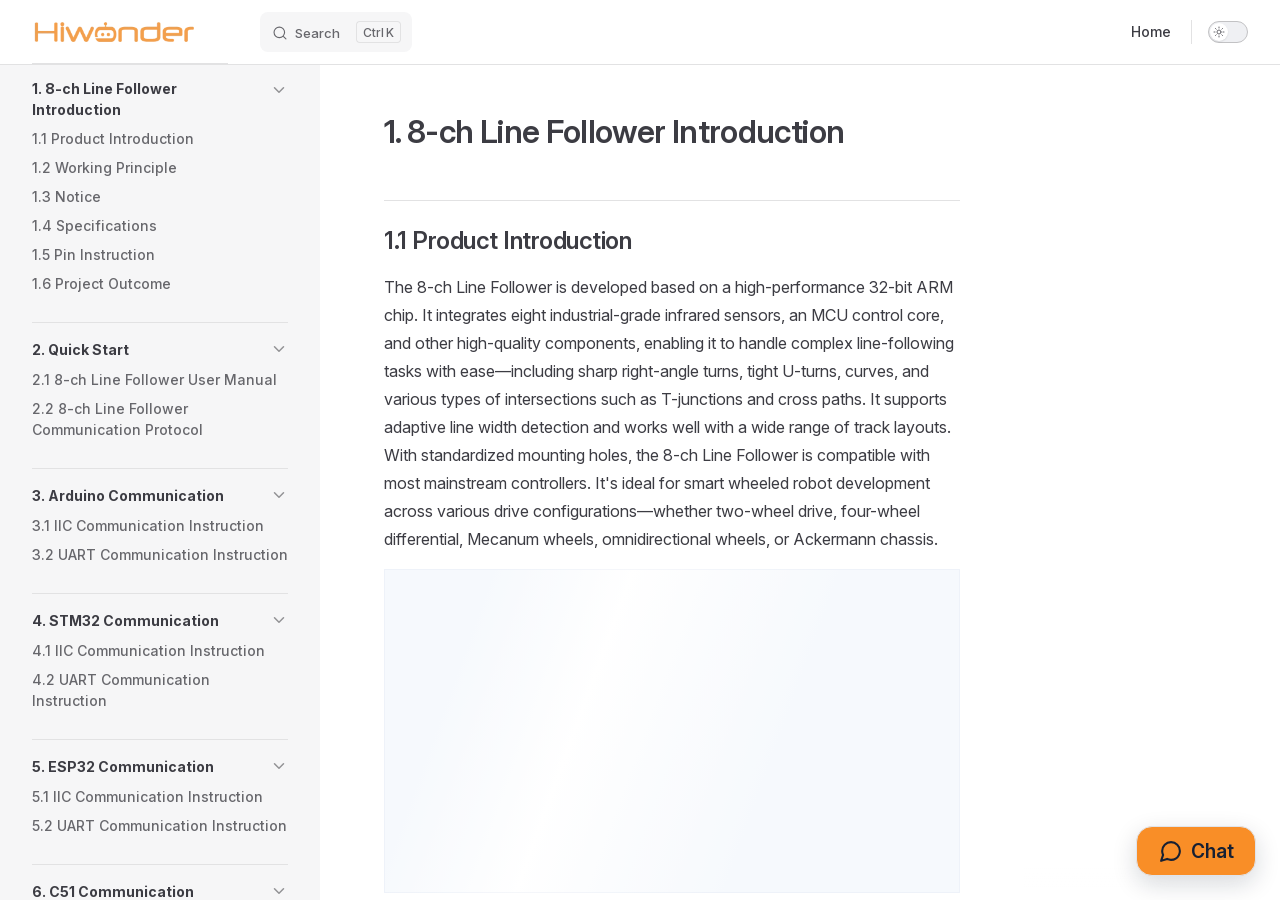
==== commit 5544a597: "内容修改" ====
--- a/projects/8-ch-Line-Follower/en/latest/index.html
+++ b/projects/8-ch-Line-Follower/en/latest/index.html
@@ -4,23 +4,23 @@
     <meta charset="utf-8">
     <meta name="viewport" content="width=device-width,initial-scale=1">
     <title>8-ch-Line-Follower Documentation</title>
-    <meta name="description" content="8-ch-Line-Follower robot documentation">
+    <meta name="description" content="8-ch-Line-Follower documentation">
     <meta name="generator" content="VitePress v1.6.4">
-    <link rel="preload stylesheet" href="/projects/8-ch-Line-Follower/en/latest/assets/style.CknG35OM.css" as="style">
+    <link rel="preload stylesheet" href="/projects/8-ch-Line-Follower/en/latest/assets/style.EKmeMOw1.css" as="style">
     <link rel="preload stylesheet" href="/projects/8-ch-Line-Follower/en/latest/vp-icons.css" as="style">
     
-    <script type="module" src="/projects/8-ch-Line-Follower/en/latest/assets/app.TjqmvWbG.js"></script>
+    <script type="module" src="/projects/8-ch-Line-Follower/en/latest/assets/app.CHE4FVvU.js"></script>
     <link rel="preload" href="/projects/8-ch-Line-Follower/en/latest/assets/inter-roman-latin.Di8DUHzh.woff2" as="font" type="font/woff2" crossorigin="">
-    <link rel="modulepreload" href="/projects/8-ch-Line-Follower/en/latest/assets/chunks/theme.CNtj4WCV.js">
-    <link rel="modulepreload" href="/projects/8-ch-Line-Follower/en/latest/assets/chunks/framework.CBpC9jWW.js">
-    <link rel="modulepreload" href="/projects/8-ch-Line-Follower/en/latest/assets/index.md.ShMCM6Ok.lean.js">
+    <link rel="modulepreload" href="/projects/8-ch-Line-Follower/en/latest/assets/chunks/theme.CFeY2kiy.js">
+    <link rel="modulepreload" href="/projects/8-ch-Line-Follower/en/latest/assets/chunks/framework.IeORITTZ.js">
+    <link rel="modulepreload" href="/projects/8-ch-Line-Follower/en/latest/assets/index.md.Ld_PqPj5.lean.js">
     <link rel="icon" href="/projects/8-ch-Line-Follower/en/latest/favicon.ico">
     <script id="check-dark-mode">(()=>{const e=localStorage.getItem("vitepress-theme-appearance")||"auto",a=window.matchMedia("(prefers-color-scheme: dark)").matches;(!e||e==="auto"?a:e==="dark")&&document.documentElement.classList.add("dark")})();</script>
     <script id="check-mac-os">document.documentElement.classList.toggle("mac",/Mac|iPhone|iPod|iPad/i.test(navigator.platform));</script>
   </head>
   <body>
-    <div id="app"><!--[--><div class="page-redirect" style="text-align:center;padding:100px 20px;"><p>Redirecting to content page...</p><p><a href="/projects/8-ch-Line-Follower/en/latest/docs/1.Precautions.html" target="_self">If you are not redirected automatically, click here</a></p></div><!--[--><!----><!--]--><!----><!--]--></div>
-    <script>window.__VP_HASH_MAP__=JSON.parse("{\"docs_1.precautions.md\":\"BcTTL1HG\",\"docs_2.6_channel_knob_servo_controller.md\":\"B1s8eEz6\",\"docs_index.md\":\"CWaBenNS\",\"index.md\":\"ShMCM6Ok\"}");window.__VP_SITE_DATA__=JSON.parse("{\"lang\":\"en-US\",\"dir\":\"ltr\",\"title\":\"8-ch-Line-Follower Documentation\",\"description\":\"8-ch-Line-Follower robot documentation\",\"base\":\"/projects/8-ch-Line-Follower/en/latest/\",\"head\":[],\"router\":{\"prefetchLinks\":true},\"appearance\":true,\"themeConfig\":{\"siteTitle\":false,\"logo\":\"/e-logo.png\",\"outline\":[2,3],\"search\":{\"provider\":\"local\",\"options\":{\"translations\":{\"button\":{\"buttonText\":\"Search\",\"buttonAriaLabel\":\"Search\"},\"modal\":{\"searchBox\":{\"resetButtonTitle\":\"Clear search query\",\"resetButtonAriaLabel\":\"Clear search query\",\"cancelButtonText\":\"Cancel\",\"cancelButtonAriaLabel\":\"Cancel\"},\"startScreen\":{\"recentSearchTitle\":\"Recent Searches\",\"noRecentSearchText\":\"No recent searches\",\"suggestedQueryTitle\":\"Suggested Queries\"},\"noResultsScreen\":{\"noResultsText\":\"No results found for\",\"suggestedQueryText\":\"You can try searching for\",\"reportMissingResultsText\":\"Have any queries?\",\"reportMissingResultsLinkText\":\"Report here\"},\"footer\":{\"selectText\":\"to select\",\"navigateText\":\"to navigate\",\"closeText\":\"to close\"}}}}},\"nav\":[{\"text\":\"Home\",\"link\":\"https://www.hiwonder.net/\",\"target\":\"_self\"}],\"sidebar\":[{\"text\":\"1. Precautions\",\"link\":\"/docs/1.Precautions.html\",\"collapsed\":false,\"items\":[{\"text\":\"1.1 Precautions for Using the LSC-6 Servo Controller\",\"link\":\"/docs/1.Precautions.html#_1-1-precautions-for-using-the-lsc-6-servo-controller\"},{\"text\":\"1.2 Important Notices\",\"link\":\"/docs/1.Precautions.html#_1-2-important-notices\"}]},{\"text\":\"2. 6 channel knob servo controller\",\"link\":\"/docs/2.6_channel_knob_servo_controller.html\",\"collapsed\":false,\"items\":[{\"text\":\"2.1 Overview\",\"link\":\"/docs/2.6_channel_knob_servo_controller.html#_2-1-overview\"},{\"text\":\"2.2 wiring\",\"link\":\"/docs/2.6_channel_knob_servo_controller.html#_2-2-wiring\"},{\"text\":\"2.3 Operation\",\"link\":\"/docs/2.6_channel_knob_servo_controller.html#_2-3-operation\"}]}]},\"locales\":{},\"scrollOffset\":134,\"cleanUrls\":false}");</script>
+    <div id="app"><!--[--><div class="page-redirect" style="text-align:center;padding:100px 20px;"><p>Redirecting to content page...</p><p><a href="/projects/8-ch-Line-Follower/en/latest/docs/1.8-chLine_Follower_Introduction.html" target="_self">If you are not redirected automatically, click here</a></p></div><!--[--><!----><!--]--><!----><div class="feedback-widget"><!----><button class="feedback-widget__trigger" type="button" aria-expanded="false" aria-label="Open feedback form"><span class="feedback-widget__icon" aria-hidden="true"><svg viewBox="0 0 24 24" focusable="false"><path d="M21 11.5a8.4 8.4 0 0 1-.9 3.8 8.5 8.5 0 0 1-7.6 4.7 8.4 8.4 0 0 1-3.8-.9L3 21l1.9-5.7A8.4 8.4 0 0 1 4 11.5 8.5 8.5 0 0 1 12.5 3 8.5 8.5 0 0 1 21 11.5Z"></path></svg></span><span>Chat</span></button></div><!--]--></div>
+    <script>window.__VP_HASH_MAP__=JSON.parse("{\"docs_1.8-chline_follower_introduction.md\":\"8dx6dWhT\",\"docs_2.quick_start.md\":\"DBLNsGjh\",\"docs_3.arduino_communication.md\":\"Dprbs5wE\",\"docs_4.stm32_communication.md\":\"BI2L01vq\",\"docs_5.esp32_communication.md\":\"kxh5hQ2G\",\"docs_6.c51_communication_checked.md\":\"D0pJ3y4p\",\"docs_7.raspberry_pi_communication_checked.md\":\"DUswkj7j\",\"docs_8.jetson_communication_checked.md\":\"BtPIwHVj\",\"docs_appendix.md\":\"tSgeLpdc\",\"docs_index.md\":\"BAz5KIr9\",\"index.md\":\"Ld_PqPj5\"}");window.__VP_SITE_DATA__=JSON.parse("{\"lang\":\"en-US\",\"dir\":\"ltr\",\"title\":\"8-ch-Line-Follower Documentation\",\"description\":\"8-ch-Line-Follower documentation\",\"base\":\"/projects/8-ch-Line-Follower/en/latest/\",\"head\":[],\"router\":{\"prefetchLinks\":true},\"appearance\":true,\"themeConfig\":{\"siteTitle\":false,\"logo\":\"/e-logo.webp\",\"outline\":[2,3],\"search\":{\"provider\":\"local\",\"options\":{\"translations\":{\"button\":{\"buttonText\":\"Search\",\"buttonAriaLabel\":\"Search\"},\"modal\":{\"searchBox\":{\"resetButtonTitle\":\"Clear search query\",\"resetButtonAriaLabel\":\"Clear search query\",\"cancelButtonText\":\"Cancel\",\"cancelButtonAriaLabel\":\"Cancel\"},\"startScreen\":{\"recentSearchTitle\":\"Recent Searches\",\"noRecentSearchText\":\"No recent searches\",\"suggestedQueryTitle\":\"Suggested Queries\"},\"noResultsScreen\":{\"noResultsText\":\"No results found for\",\"suggestedQueryText\":\"You can try searching for\",\"reportMissingResultsText\":\"Have any queries?\",\"reportMissingResultsLinkText\":\"Report here\"},\"footer\":{\"selectText\":\"to select\",\"navigateText\":\"to navigate\",\"closeText\":\"to close\"}}}}},\"nav\":[{\"text\":\"Home\",\"link\":\"https://www.hiwonder.net/\",\"target\":\"_self\"}],\"sidebar\":[{\"text\":\"1. 8-ch Line Follower Introduction\",\"link\":\"/docs/1.8-chLine_Follower_Introduction.html\",\"collapsed\":false,\"items\":[{\"text\":\"1.1 Product Introduction\",\"link\":\"/docs/1.8-chLine_Follower_Introduction.html#_1-1-product-introduction\"},{\"text\":\"1.2 Working Principle\",\"link\":\"/docs/1.8-chLine_Follower_Introduction.html#_1-2-working-principle\"},{\"text\":\"1.3 Notice\",\"link\":\"/docs/1.8-chLine_Follower_Introduction.html#_1-3-notice\"},{\"text\":\"1.4 Specifications\",\"link\":\"/docs/1.8-chLine_Follower_Introduction.html#_1-4-specifications\"},{\"text\":\"1.5 Pin Instruction\",\"link\":\"/docs/1.8-chLine_Follower_Introduction.html#_1-5-pin-instruction\"},{\"text\":\"1.6 Project Outcome\",\"link\":\"/docs/1.8-chLine_Follower_Introduction.html#_1-6-project-outcome\"}]},{\"text\":\"2. Quick Start\",\"link\":\"/docs/2.Quick_Start.html\",\"collapsed\":false,\"items\":[{\"text\":\"2.1 8-ch Line Follower User Manual\",\"link\":\"/docs/2.Quick_Start.html#_2-1-8-ch-line-follower-user-manual\"},{\"text\":\"2.2 8-ch Line Follower Communication Protocol\",\"link\":\"/docs/2.Quick_Start.html#_2-2-8-ch-line-follower-communication-protocol\"}]},{\"text\":\"3. Arduino Communication\",\"link\":\"/docs/3.Arduino_Communication.html\",\"collapsed\":false,\"items\":[{\"text\":\"3.1 IIC Communication Instruction\",\"link\":\"/docs/3.Arduino_Communication.html#_3-1-iic-communication-instruction\"},{\"text\":\"3.2 UART Communication Instruction\",\"link\":\"/docs/3.Arduino_Communication.html#_3-2-uart-communication-instruction\"}]},{\"text\":\"4. STM32 Communication\",\"link\":\"/docs/4.STM32_Communication.html\",\"collapsed\":false,\"items\":[{\"text\":\"4.1 IIC Communication Instruction\",\"link\":\"/docs/4.STM32_Communication.html#_4-1-iic-communication-instruction\"},{\"text\":\"4.2 UART Communication Instruction\",\"link\":\"/docs/4.STM32_Communication.html#_4-2-uart-communication-instruction\"}]},{\"text\":\"5. ESP32 Communication\",\"link\":\"/docs/5.ESP32_Communication.html\",\"collapsed\":false,\"items\":[{\"text\":\"5.1 IIC Communication Instruction\",\"link\":\"/docs/5.ESP32_Communication.html#_5-1-iic-communication-instruction\"},{\"text\":\"5.2 UART Communication Instruction\",\"link\":\"/docs/5.ESP32_Communication.html#_5-2-uart-communication-instruction\"}]},{\"text\":\"6. C51 Communication\",\"link\":\"/docs/6.C51_Communication_checked.html\",\"collapsed\":false,\"items\":[{\"text\":\"6.1 IIC Communication Instruction\",\"link\":\"/docs/6.C51_Communication_checked.html#_6-1-iic-communication-instruction\"},{\"text\":\"6.2 UART Communication Instruction\",\"link\":\"/docs/6.C51_Communication_checked.html#_6-2-uart-communication-instruction\"}]},{\"text\":\"7. Raspberry Pi Communication\",\"link\":\"/docs/7.Raspberry_Pi_Communication_checked.html\",\"collapsed\":false,\"items\":[{\"text\":\"7.1 IIC Communication Instruction\",\"link\":\"/docs/7.Raspberry_Pi_Communication_checked.html#_7-1-iic-communication-instruction\"},{\"text\":\"7.2 UART Communication Instruction\",\"link\":\"/docs/7.Raspberry_Pi_Communication_checked.html#_7-2-uart-communication-instruction\"}]},{\"text\":\"8.Jetson Communication\",\"link\":\"/docs/8.Jetson_Communication_checked.html\",\"collapsed\":false,\"items\":[{\"text\":\"8.1 IIC Communication Instruction\",\"link\":\"/docs/8.Jetson_Communication_checked.html#_8-1-iic-communication-instruction\"},{\"text\":\"8.2 UART Communication Instruction\",\"link\":\"/docs/8.Jetson_Communication_checked.html#_8-2-uart-communication-instruction\"}]},{\"text\":\"Appendix\",\"link\":\"/docs/Appendix.html\",\"collapsed\":false,\"items\":[]}]},\"locales\":{},\"scrollOffset\":134,\"cleanUrls\":false}");</script>
     
   </body>
 </html>
--- a/projects/8-ch-Line-Follower/en/latest/assets/style.EKmeMOw1.css
+++ b/projects/8-ch-Line-Follower/en/latest/assets/style.EKmeMOw1.css
@@ -0,0 +1 @@
+@font-face{font-family:Inter;font-style:normal;font-weight:100 900;font-display:swap;src:url(/projects/8-ch-Line-Follower/en/latest/assets/inter-roman-cyrillic-ext.BBPuwvHQ.woff2) format("woff2");unicode-range:U+0460-052F,U+1C80-1C88,U+20B4,U+2DE0-2DFF,U+A640-A69F,U+FE2E-FE2F}@font-face{font-family:Inter;font-style:normal;font-weight:100 900;font-display:swap;src:url(/projects/8-ch-Line-Follower/en/latest/assets/inter-roman-cyrillic.C5lxZ8CY.woff2) format("woff2");unicode-range:U+0301,U+0400-045F,U+0490-0491,U+04B0-04B1,U+2116}@font-face{font-family:Inter;font-style:normal;font-weight:100 900;font-display:swap;src:url(/projects/8-ch-Line-Follower/en/latest/assets/inter-roman-greek-ext.CqjqNYQ-.woff2) format("woff2");unicode-range:U+1F00-1FFF}@font-face{font-family:Inter;font-style:normal;font-weight:100 900;font-display:swap;src:url(/projects/8-ch-Line-Follower/en/latest/assets/inter-roman-greek.BBVDIX6e.woff2) format("woff2");unicode-range:U+0370-0377,U+037A-037F,U+0384-038A,U+038C,U+038E-03A1,U+03A3-03FF}@font-face{font-family:Inter;font-style:normal;font-weight:100 900;font-display:swap;src:url(/projects/8-ch-Line-Follower/en/latest/assets/inter-roman-vietnamese.BjW4sHH5.woff2) format("woff2");unicode-range:U+0102-0103,U+0110-0111,U+0128-0129,U+0168-0169,U+01A0-01A1,U+01AF-01B0,U+0300-0301,U+0303-0304,U+0308-0309,U+0323,U+0329,U+1EA0-1EF9,U+20AB}@font-face{font-family:Inter;font-style:normal;font-weight:100 900;font-display:swap;src:url(/projects/8-ch-Line-Follower/en/latest/assets/inter-roman-latin-ext.4ZJIpNVo.woff2) format("woff2");unicode-range:U+0100-02AF,U+0304,U+0308,U+0329,U+1E00-1E9F,U+1EF2-1EFF,U+2020,U+20A0-20AB,U+20AD-20C0,U+2113,U+2C60-2C7F,U+A720-A7FF}@font-face{font-family:Inter;font-style:normal;font-weight:100 900;font-display:swap;src:url(/projects/8-ch-Line-Follower/en/latest/assets/inter-roman-latin.Di8DUHzh.woff2) format("woff2");unicode-range:U+0000-00FF,U+0131,U+0152-0153,U+02BB-02BC,U+02C6,U+02DA,U+02DC,U+0304,U+0308,U+0329,U+2000-206F,U+2074,U+20AC,U+2122,U+2191,U+2193,U+2212,U+2215,U+FEFF,U+FFFD}@font-face{font-family:Inter;font-style:italic;font-weight:100 900;font-display:swap;src:url(/projects/8-ch-Line-Follower/en/latest/assets/inter-italic-cyrillic-ext.r48I6akx.woff2) format("woff2");unicode-range:U+0460-052F,U+1C80-1C88,U+20B4,U+2DE0-2DFF,U+A640-A69F,U+FE2E-FE2F}@font-face{font-family:Inter;font-style:italic;font-weight:100 900;font-display:swap;src:url(/projects/8-ch-Line-Follower/en/latest/assets/inter-italic-cyrillic.By2_1cv3.woff2) format("woff2");unicode-range:U+0301,U+0400-045F,U+0490-0491,U+04B0-04B1,U+2116}@font-face{font-family:Inter;font-style:italic;font-weight:100 900;font-display:swap;src:url(/projects/8-ch-Line-Follower/en/latest/assets/inter-italic-greek-ext.1u6EdAuj.woff2) format("woff2");unicode-range:U+1F00-1FFF}@font-face{font-family:Inter;font-style:italic;font-weight:100 900;font-display:swap;src:url(/projects/8-ch-Line-Follower/en/latest/assets/inter-italic-greek.DJ8dCoTZ.woff2) format("woff2");unicode-range:U+0370-0377,U+037A-037F,U+0384-038A,U+038C,U+038E-03A1,U+03A3-03FF}@font-face{font-family:Inter;font-style:italic;font-weight:100 900;font-display:swap;src:url(/projects/8-ch-Line-Follower/en/latest/assets/inter-italic-vietnamese.BSbpV94h.woff2) format("woff2");unicode-range:U+0102-0103,U+0110-0111,U+0128-0129,U+0168-0169,U+01A0-01A1,U+01AF-01B0,U+0300-0301,U+0303-0304,U+0308-0309,U+0323,U+0329,U+1EA0-1EF9,U+20AB}@font-face{font-family:Inter;font-style:italic;font-weight:100 900;font-display:swap;src:url(/projects/8-ch-Line-Follower/en/latest/assets/inter-italic-latin-ext.CN1xVJS-.woff2) format("woff2");unicode-range:U+0100-02AF,U+0304,U+0308,U+0329,U+1E00-1E9F,U+1EF2-1EFF,U+2020,U+20A0-20AB,U+20AD-20C0,U+2113,U+2C60-2C7F,U+A720-A7FF}@font-face{font-family:Inter;font-style:italic;font-weight:100 900;font-display:swap;src:url(/projects/8-ch-Line-Follower/en/latest/assets/inter-italic-latin.C2AdPX0b.woff2) format("woff2");unicode-range:U+0000-00FF,U+0131,U+0152-0153,U+02BB-02BC,U+02C6,U+02DA,U+02DC,U+0304,U+0308,U+0329,U+2000-206F,U+2074,U+20AC,U+2122,U+2191,U+2193,U+2212,U+2215,U+FEFF,U+FFFD}@font-face{font-family:Punctuation SC;font-weight:400;src:local("PingFang SC Regular"),local("Noto Sans CJK SC"),local("Microsoft YaHei");unicode-range:U+201C,U+201D,U+2018,U+2019,U+2E3A,U+2014,U+2013,U+2026,U+00B7,U+007E,U+002F}@font-face{font-family:Punctuation SC;font-weight:500;src:local("PingFang SC Medium"),local("Noto Sans CJK SC"),local("Microsoft YaHei");unicode-range:U+201C,U+201D,U+2018,U+2019,U+2E3A,U+2014,U+2013,U+2026,U+00B7,U+007E,U+002F}@font-face{font-family:Punctuation SC;font-weight:600;src:local("PingFang SC Semibold"),local("Noto Sans CJK SC Bold"),local("Microsoft YaHei Bold");unicode-range:U+201C,U+201D,U+2018,U+2019,U+2E3A,U+2014,U+2013,U+2026,U+00B7,U+007E,U+002F}@font-face{font-family:Punctuation SC;font-weight:700;src:local("PingFang SC Semibold"),local("Noto Sans CJK SC Bold"),local("Microsoft YaHei Bold");unicode-range:U+201C,U+201D,U+2018,U+2019,U+2E3A,U+2014,U+2013,U+2026,U+00B7,U+007E,U+002F}:root{--vp-c-white: #ffffff;--vp-c-black: #000000;--vp-c-neutral: var(--vp-c-black);--vp-c-neutral-inverse: var(--vp-c-white)}.dark{--vp-c-neutral: var(--vp-c-white);--vp-c-neutral-inverse: var(--vp-c-black)}:root{--vp-c-gray-1: #dddde3;--vp-c-gray-2: #e4e4e9;--vp-c-gray-3: #ebebef;--vp-c-gray-soft: rgba(142, 150, 170, .14);--vp-c-indigo-1: #3451b2;--vp-c-indigo-2: #3a5ccc;--vp-c-indigo-3: #5672cd;--vp-c-indigo-soft: rgba(100, 108, 255, .14);--vp-c-purple-1: #6f42c1;--vp-c-purple-2: #7e4cc9;--vp-c-purple-3: #8e5cd9;--vp-c-purple-soft: rgba(159, 122, 234, .14);--vp-c-green-1: #18794e;--vp-c-green-2: #299764;--vp-c-green-3: #30a46c;--vp-c-green-soft: rgba(16, 185, 129, .14);--vp-c-yellow-1: #915930;--vp-c-yellow-2: #946300;--vp-c-yellow-3: #9f6a00;--vp-c-yellow-soft: rgba(234, 179, 8, .14);--vp-c-red-1: #b8272c;--vp-c-red-2: #d5393e;--vp-c-red-3: #e0575b;--vp-c-red-soft: rgba(244, 63, 94, .14);--vp-c-sponsor: #db2777}.dark{--vp-c-gray-1: #515c67;--vp-c-gray-2: #414853;--vp-c-gray-3: #32363f;--vp-c-gray-soft: rgba(101, 117, 133, .16);--vp-c-indigo-1: #a8b1ff;--vp-c-indigo-2: #5c73e7;--vp-c-indigo-3: #3e63dd;--vp-c-indigo-soft: rgba(100, 108, 255, .16);--vp-c-purple-1: #c8abfa;--vp-c-purple-2: #a879e6;--vp-c-purple-3: #8e5cd9;--vp-c-purple-soft: rgba(159, 122, 234, .16);--vp-c-green-1: #3dd68c;--vp-c-green-2: #30a46c;--vp-c-green-3: #298459;--vp-c-green-soft: rgba(16, 185, 129, .16);--vp-c-yellow-1: #f9b44e;--vp-c-yellow-2: #da8b17;--vp-c-yellow-3: #a46a0a;--vp-c-yellow-soft: rgba(234, 179, 8, .16);--vp-c-red-1: #f66f81;--vp-c-red-2: #f14158;--vp-c-red-3: #b62a3c;--vp-c-red-soft: rgba(244, 63, 94, .16)}:root{--vp-c-bg: #ffffff;--vp-c-bg-alt: #f6f6f7;--vp-c-bg-elv: #ffffff;--vp-c-bg-soft: #f6f6f7}.dark{--vp-c-bg: #1b1b1f;--vp-c-bg-alt: #161618;--vp-c-bg-elv: #202127;--vp-c-bg-soft: #202127}:root{--vp-c-border: #c2c2c4;--vp-c-divider: #e2e2e3;--vp-c-gutter: #e2e2e3}.dark{--vp-c-border: #3c3f44;--vp-c-divider: #2e2e32;--vp-c-gutter: #000000}:root{--vp-c-text-1: #3c3c43;--vp-c-text-2: #67676c;--vp-c-text-3: #929295}.dark{--vp-c-text-1: #dfdfd6;--vp-c-text-2: #98989f;--vp-c-text-3: #6a6a71}:root{--vp-c-default-1: var(--vp-c-gray-1);--vp-c-default-2: var(--vp-c-gray-2);--vp-c-default-3: var(--vp-c-gray-3);--vp-c-default-soft: var(--vp-c-gray-soft);--vp-c-brand-1: var(--vp-c-indigo-1);--vp-c-brand-2: var(--vp-c-indigo-2);--vp-c-brand-3: var(--vp-c-indigo-3);--vp-c-brand-soft: var(--vp-c-indigo-soft);--vp-c-brand: var(--vp-c-brand-1);--vp-c-tip-1: var(--vp-c-brand-1);--vp-c-tip-2: var(--vp-c-brand-2);--vp-c-tip-3: var(--vp-c-brand-3);--vp-c-tip-soft: var(--vp-c-brand-soft);--vp-c-note-1: var(--vp-c-brand-1);--vp-c-note-2: var(--vp-c-brand-2);--vp-c-note-3: var(--vp-c-brand-3);--vp-c-note-soft: var(--vp-c-brand-soft);--vp-c-success-1: var(--vp-c-green-1);--vp-c-success-2: var(--vp-c-green-2);--vp-c-success-3: var(--vp-c-green-3);--vp-c-success-soft: var(--vp-c-green-soft);--vp-c-important-1: var(--vp-c-purple-1);--vp-c-important-2: var(--vp-c-purple-2);--vp-c-important-3: var(--vp-c-purple-3);--vp-c-important-soft: var(--vp-c-purple-soft);--vp-c-warning-1: var(--vp-c-yellow-1);--vp-c-warning-2: var(--vp-c-yellow-2);--vp-c-warning-3: var(--vp-c-yellow-3);--vp-c-warning-soft: var(--vp-c-yellow-soft);--vp-c-danger-1: var(--vp-c-red-1);--vp-c-danger-2: var(--vp-c-red-2);--vp-c-danger-3: var(--vp-c-red-3);--vp-c-danger-soft: var(--vp-c-red-soft);--vp-c-caution-1: var(--vp-c-red-1);--vp-c-caution-2: var(--vp-c-red-2);--vp-c-caution-3: var(--vp-c-red-3);--vp-c-caution-soft: var(--vp-c-red-soft)}:root{--vp-font-family-base: "Inter", ui-sans-serif, system-ui, sans-serif, "Apple Color Emoji", "Segoe UI Emoji", "Segoe UI Symbol", "Noto Color Emoji";--vp-font-family-mono: ui-monospace, "Menlo", "Monaco", "Consolas", "Liberation Mono", "Courier New", monospace;font-optical-sizing:auto}:root:where(:lang(zh)){--vp-font-family-base: "Punctuation SC", "Inter", ui-sans-serif, system-ui, sans-serif, "Apple Color Emoji", "Segoe UI Emoji", "Segoe UI Symbol", "Noto Color Emoji"}:root{--vp-shadow-1: 0 1px 2px rgba(0, 0, 0, .04), 0 1px 2px rgba(0, 0, 0, .06);--vp-shadow-2: 0 3px 12px rgba(0, 0, 0, .07), 0 1px 4px rgba(0, 0, 0, .07);--vp-shadow-3: 0 12px 32px rgba(0, 0, 0, .1), 0 2px 6px rgba(0, 0, 0, .08);--vp-shadow-4: 0 14px 44px rgba(0, 0, 0, .12), 0 3px 9px rgba(0, 0, 0, .12);--vp-shadow-5: 0 18px 56px rgba(0, 0, 0, .16), 0 4px 12px rgba(0, 0, 0, .16)}:root{--vp-z-index-footer: 10;--vp-z-index-local-nav: 20;--vp-z-index-nav: 30;--vp-z-index-layout-top: 40;--vp-z-index-backdrop: 50;--vp-z-index-sidebar: 60}@media (min-width: 960px){:root{--vp-z-index-sidebar: 25}}:root{--vp-layout-max-width: 1440px}:root{--vp-header-anchor-symbol: "#"}:root{--vp-code-line-height: 1.7;--vp-code-font-size: .875em;--vp-code-color: var(--vp-c-brand-1);--vp-code-link-color: var(--vp-c-brand-1);--vp-code-link-hover-color: var(--vp-c-brand-2);--vp-code-bg: var(--vp-c-default-soft);--vp-code-block-color: var(--vp-c-text-2);--vp-code-block-bg: var(--vp-c-bg-alt);--vp-code-block-divider-color: var(--vp-c-gutter);--vp-code-lang-color: var(--vp-c-text-3);--vp-code-line-highlight-color: var(--vp-c-default-soft);--vp-code-line-number-color: var(--vp-c-text-3);--vp-code-line-diff-add-color: var(--vp-c-success-soft);--vp-code-line-diff-add-symbol-color: var(--vp-c-success-1);--vp-code-line-diff-remove-color: var(--vp-c-danger-soft);--vp-code-line-diff-remove-symbol-color: var(--vp-c-danger-1);--vp-code-line-warning-color: var(--vp-c-warning-soft);--vp-code-line-error-color: var(--vp-c-danger-soft);--vp-code-copy-code-border-color: var(--vp-c-divider);--vp-code-copy-code-bg: var(--vp-c-bg-soft);--vp-code-copy-code-hover-border-color: var(--vp-c-divider);--vp-code-copy-code-hover-bg: var(--vp-c-bg);--vp-code-copy-code-active-text: var(--vp-c-text-2);--vp-code-copy-copied-text-content: "Copied";--vp-code-tab-divider: var(--vp-code-block-divider-color);--vp-code-tab-text-color: var(--vp-c-text-2);--vp-code-tab-bg: var(--vp-code-block-bg);--vp-code-tab-hover-text-color: var(--vp-c-text-1);--vp-code-tab-active-text-color: var(--vp-c-text-1);--vp-code-tab-active-bar-color: var(--vp-c-brand-1)}:lang(es),:lang(pt){--vp-code-copy-copied-text-content: "Copiado"}:lang(fa){--vp-code-copy-copied-text-content: "کپی شد"}:lang(ko){--vp-code-copy-copied-text-content: "복사됨"}:lang(ru){--vp-code-copy-copied-text-content: "Скопировано"}:lang(zh){--vp-code-copy-copied-text-content: "已复制"}:root{--vp-button-brand-border: transparent;--vp-button-brand-text: var(--vp-c-white);--vp-button-brand-bg: var(--vp-c-brand-3);--vp-button-brand-hover-border: transparent;--vp-button-brand-hover-text: var(--vp-c-white);--vp-button-brand-hover-bg: var(--vp-c-brand-2);--vp-button-brand-active-border: transparent;--vp-button-brand-active-text: var(--vp-c-white);--vp-button-brand-active-bg: var(--vp-c-brand-1);--vp-button-alt-border: transparent;--vp-button-alt-text: var(--vp-c-text-1);--vp-button-alt-bg: var(--vp-c-default-3);--vp-button-alt-hover-border: transparent;--vp-button-alt-hover-text: var(--vp-c-text-1);--vp-button-alt-hover-bg: var(--vp-c-default-2);--vp-button-alt-active-border: transparent;--vp-button-alt-active-text: var(--vp-c-text-1);--vp-button-alt-active-bg: var(--vp-c-default-1);--vp-button-sponsor-border: var(--vp-c-text-2);--vp-button-sponsor-text: var(--vp-c-text-2);--vp-button-sponsor-bg: transparent;--vp-button-sponsor-hover-border: var(--vp-c-sponsor);--vp-button-sponsor-hover-text: var(--vp-c-sponsor);--vp-button-sponsor-hover-bg: transparent;--vp-button-sponsor-active-border: var(--vp-c-sponsor);--vp-button-sponsor-active-text: var(--vp-c-sponsor);--vp-button-sponsor-active-bg: transparent}:root{--vp-custom-block-font-size: 14px;--vp-custom-block-code-font-size: 13px;--vp-custom-block-info-border: transparent;--vp-custom-block-info-text: var(--vp-c-text-1);--vp-custom-block-info-bg: var(--vp-c-default-soft);--vp-custom-block-info-code-bg: var(--vp-c-default-soft);--vp-custom-block-note-border: transparent;--vp-custom-block-note-text: var(--vp-c-text-1);--vp-custom-block-note-bg: var(--vp-c-default-soft);--vp-custom-block-note-code-bg: var(--vp-c-default-soft);--vp-custom-block-tip-border: transparent;--vp-custom-block-tip-text: var(--vp-c-text-1);--vp-custom-block-tip-bg: var(--vp-c-tip-soft);--vp-custom-block-tip-code-bg: var(--vp-c-tip-soft);--vp-custom-block-important-border: transparent;--vp-custom-block-important-text: var(--vp-c-text-1);--vp-custom-block-important-bg: var(--vp-c-important-soft);--vp-custom-block-important-code-bg: var(--vp-c-important-soft);--vp-custom-block-warning-border: transparent;--vp-custom-block-warning-text: var(--vp-c-text-1);--vp-custom-block-warning-bg: var(--vp-c-warning-soft);--vp-custom-block-warning-code-bg: var(--vp-c-warning-soft);--vp-custom-block-danger-border: transparent;--vp-custom-block-danger-text: var(--vp-c-text-1);--vp-custom-block-danger-bg: var(--vp-c-danger-soft);--vp-custom-block-danger-code-bg: var(--vp-c-danger-soft);--vp-custom-block-caution-border: transparent;--vp-custom-block-caution-text: var(--vp-c-text-1);--vp-custom-block-caution-bg: var(--vp-c-caution-soft);--vp-custom-block-caution-code-bg: var(--vp-c-caution-soft);--vp-custom-block-details-border: var(--vp-custom-block-info-border);--vp-custom-block-details-text: var(--vp-custom-block-info-text);--vp-custom-block-details-bg: var(--vp-custom-block-info-bg);--vp-custom-block-details-code-bg: var(--vp-custom-block-info-code-bg)}:root{--vp-input-border-color: var(--vp-c-border);--vp-input-bg-color: var(--vp-c-bg-alt);--vp-input-switch-bg-color: var(--vp-c-default-soft)}:root{--vp-nav-height: 64px;--vp-nav-bg-color: var(--vp-c-bg);--vp-nav-screen-bg-color: var(--vp-c-bg);--vp-nav-logo-height: 24px}.hide-nav{--vp-nav-height: 0px}.hide-nav .VPSidebar{--vp-nav-height: 22px}:root{--vp-local-nav-bg-color: var(--vp-c-bg)}:root{--vp-sidebar-width: 272px;--vp-sidebar-bg-color: var(--vp-c-bg-alt)}:root{--vp-backdrop-bg-color: rgba(0, 0, 0, .6)}:root{--vp-home-hero-name-color: var(--vp-c-brand-1);--vp-home-hero-name-background: transparent;--vp-home-hero-image-background-image: none;--vp-home-hero-image-filter: none}:root{--vp-badge-info-border: transparent;--vp-badge-info-text: var(--vp-c-text-2);--vp-badge-info-bg: var(--vp-c-default-soft);--vp-badge-tip-border: transparent;--vp-badge-tip-text: var(--vp-c-tip-1);--vp-badge-tip-bg: var(--vp-c-tip-soft);--vp-badge-warning-border: transparent;--vp-badge-warning-text: var(--vp-c-warning-1);--vp-badge-warning-bg: var(--vp-c-warning-soft);--vp-badge-danger-border: transparent;--vp-badge-danger-text: var(--vp-c-danger-1);--vp-badge-danger-bg: var(--vp-c-danger-soft)}:root{--vp-carbon-ads-text-color: var(--vp-c-text-1);--vp-carbon-ads-poweredby-color: var(--vp-c-text-2);--vp-carbon-ads-bg-color: var(--vp-c-bg-soft);--vp-carbon-ads-hover-text-color: var(--vp-c-brand-1);--vp-carbon-ads-hover-poweredby-color: var(--vp-c-text-1)}:root{--vp-local-search-bg: var(--vp-c-bg);--vp-local-search-result-bg: var(--vp-c-bg);--vp-local-search-result-border: var(--vp-c-divider);--vp-local-search-result-selected-bg: var(--vp-c-bg);--vp-local-search-result-selected-border: var(--vp-c-brand-1);--vp-local-search-highlight-bg: var(--vp-c-brand-1);--vp-local-search-highlight-text: var(--vp-c-neutral-inverse)}@media (prefers-reduced-motion: reduce){*,:before,:after{animation-delay:-1ms!important;animation-duration:1ms!important;animation-iteration-count:1!important;background-attachment:initial!important;scroll-behavior:auto!important;transition-duration:0s!important;transition-delay:0s!important}}*,:before,:after{box-sizing:border-box}html{line-height:1.4;font-size:16px;-webkit-text-size-adjust:100%}html.dark{color-scheme:dark}body{margin:0;width:100%;min-width:320px;min-height:100vh;line-height:24px;font-family:var(--vp-font-family-base);font-size:16px;font-weight:400;color:var(--vp-c-text-1);background-color:var(--vp-c-bg);font-synthesis:style;text-rendering:optimizeLegibility;-webkit-font-smoothing:antialiased;-moz-osx-font-smoothing:grayscale}main{display:block}h1,h2,h3,h4,h5,h6{margin:0;line-height:24px;font-size:16px;font-weight:400}p{margin:0}strong,b{font-weight:600}a,area,button,[role=button],input,label,select,summary,textarea{touch-action:manipulation}a{color:inherit;text-decoration:inherit}ol,ul{list-style:none;margin:0;padding:0}blockquote{margin:0}pre,code,kbd,samp{font-family:var(--vp-font-family-mono)}img,svg,video,canvas,audio,iframe,embed,object{display:block}figure{margin:0}img,video{max-width:100%;height:auto}button,input,optgroup,select,textarea{border:0;padding:0;line-height:inherit;color:inherit}button{padding:0;font-family:inherit;background-color:transparent;background-image:none}button:enabled,[role=button]:enabled{cursor:pointer}button:focus,button:focus-visible{outline:1px dotted;outline:4px auto -webkit-focus-ring-color}button:focus:not(:focus-visible){outline:none!important}input:focus,textarea:focus,select:focus{outline:none}table{border-collapse:collapse}input{background-color:transparent}input:-ms-input-placeholder,textarea:-ms-input-placeholder{color:var(--vp-c-text-3)}input::-ms-input-placeholder,textarea::-ms-input-placeholder{color:var(--vp-c-text-3)}input::placeholder,textarea::placeholder{color:var(--vp-c-text-3)}input::-webkit-outer-spin-button,input::-webkit-inner-spin-button{-webkit-appearance:none;margin:0}input[type=number]{-moz-appearance:textfield}textarea{resize:vertical}select{-webkit-appearance:none}fieldset{margin:0;padding:0}h1,h2,h3,h4,h5,h6,li,p{overflow-wrap:break-word}vite-error-overlay{z-index:9999}mjx-container{overflow-x:auto}mjx-container>svg{display:inline-block;margin:auto}[class^=vpi-],[class*=" vpi-"],.vp-icon{width:1em;height:1em}[class^=vpi-].bg,[class*=" vpi-"].bg,.vp-icon.bg{background-size:100% 100%;background-color:transparent}[class^=vpi-]:not(.bg),[class*=" vpi-"]:not(.bg),.vp-icon:not(.bg){-webkit-mask:var(--icon) no-repeat;mask:var(--icon) no-repeat;-webkit-mask-size:100% 100%;mask-size:100% 100%;background-color:currentColor;color:inherit}.vpi-align-left{--icon: url("data:image/svg+xml,%3Csvg xmlns='http://www.w3.org/2000/svg' fill='none' stroke='currentColor' stroke-linecap='round' stroke-linejoin='round' stroke-width='2' viewBox='0 0 24 24'%3E%3Cpath d='M21 6H3M15 12H3M17 18H3'/%3E%3C/svg%3E")}.vpi-arrow-right,.vpi-arrow-down,.vpi-arrow-left,.vpi-arrow-up{--icon: url("data:image/svg+xml,%3Csvg xmlns='http://www.w3.org/2000/svg' fill='none' stroke='currentColor' stroke-linecap='round' stroke-linejoin='round' stroke-width='2' viewBox='0 0 24 24'%3E%3Cpath d='M5 12h14M12 5l7 7-7 7'/%3E%3C/svg%3E")}.vpi-chevron-right,.vpi-chevron-down,.vpi-chevron-left,.vpi-chevron-up{--icon: url("data:image/svg+xml,%3Csvg xmlns='http://www.w3.org/2000/svg' fill='none' stroke='currentColor' stroke-linecap='round' stroke-linejoin='round' stroke-width='2' viewBox='0 0 24 24'%3E%3Cpath d='m9 18 6-6-6-6'/%3E%3C/svg%3E")}.vpi-chevron-down,.vpi-arrow-down{transform:rotate(90deg)}.vpi-chevron-left,.vpi-arrow-left{transform:rotate(180deg)}.vpi-chevron-up,.vpi-arrow-up{transform:rotate(-90deg)}.vpi-square-pen{--icon: url("data:image/svg+xml,%3Csvg xmlns='http://www.w3.org/2000/svg' fill='none' stroke='currentColor' stroke-linecap='round' stroke-linejoin='round' stroke-width='2' viewBox='0 0 24 24'%3E%3Cpath d='M12 3H5a2 2 0 0 0-2 2v14a2 2 0 0 0 2 2h14a2 2 0 0 0 2-2v-7'/%3E%3Cpath d='M18.375 2.625a2.121 2.121 0 1 1 3 3L12 15l-4 1 1-4Z'/%3E%3C/svg%3E")}.vpi-plus{--icon: url("data:image/svg+xml,%3Csvg xmlns='http://www.w3.org/2000/svg' fill='none' stroke='currentColor' stroke-linecap='round' stroke-linejoin='round' stroke-width='2' viewBox='0 0 24 24'%3E%3Cpath d='M5 12h14M12 5v14'/%3E%3C/svg%3E")}.vpi-sun{--icon: url("data:image/svg+xml,%3Csvg xmlns='http://www.w3.org/2000/svg' fill='none' stroke='currentColor' stroke-linecap='round' stroke-linejoin='round' stroke-width='2' viewBox='0 0 24 24'%3E%3Ccircle cx='12' cy='12' r='4'/%3E%3Cpath d='M12 2v2M12 20v2M4.93 4.93l1.41 1.41M17.66 17.66l1.41 1.41M2 12h2M20 12h2M6.34 17.66l-1.41 1.41M19.07 4.93l-1.41 1.41'/%3E%3C/svg%3E")}.vpi-moon{--icon: url("data:image/svg+xml,%3Csvg xmlns='http://www.w3.org/2000/svg' fill='none' stroke='currentColor' stroke-linecap='round' stroke-linejoin='round' stroke-width='2' viewBox='0 0 24 24'%3E%3Cpath d='M12 3a6 6 0 0 0 9 9 9 9 0 1 1-9-9Z'/%3E%3C/svg%3E")}.vpi-more-horizontal{--icon: url("data:image/svg+xml,%3Csvg xmlns='http://www.w3.org/2000/svg' fill='none' stroke='currentColor' stroke-linecap='round' stroke-linejoin='round' stroke-width='2' viewBox='0 0 24 24'%3E%3Ccircle cx='12' cy='12' r='1'/%3E%3Ccircle cx='19' cy='12' r='1'/%3E%3Ccircle cx='5' cy='12' r='1'/%3E%3C/svg%3E")}.vpi-languages{--icon: url("data:image/svg+xml,%3Csvg xmlns='http://www.w3.org/2000/svg' fill='none' stroke='currentColor' stroke-linecap='round' stroke-linejoin='round' stroke-width='2' viewBox='0 0 24 24'%3E%3Cpath d='m5 8 6 6M4 14l6-6 2-3M2 5h12M7 2h1M22 22l-5-10-5 10M14 18h6'/%3E%3C/svg%3E")}.vpi-heart{--icon: url("data:image/svg+xml,%3Csvg xmlns='http://www.w3.org/2000/svg' fill='none' stroke='currentColor' stroke-linecap='round' stroke-linejoin='round' stroke-width='2' viewBox='0 0 24 24'%3E%3Cpath d='M19 14c1.49-1.46 3-3.21 3-5.5A5.5 5.5 0 0 0 16.5 3c-1.76 0-3 .5-4.5 2-1.5-1.5-2.74-2-4.5-2A5.5 5.5 0 0 0 2 8.5c0 2.3 1.5 4.05 3 5.5l7 7Z'/%3E%3C/svg%3E")}.vpi-search{--icon: url("data:image/svg+xml,%3Csvg xmlns='http://www.w3.org/2000/svg' fill='none' stroke='currentColor' stroke-linecap='round' stroke-linejoin='round' stroke-width='2' viewBox='0 0 24 24'%3E%3Ccircle cx='11' cy='11' r='8'/%3E%3Cpath d='m21 21-4.3-4.3'/%3E%3C/svg%3E")}.vpi-layout-list{--icon: url("data:image/svg+xml,%3Csvg xmlns='http://www.w3.org/2000/svg' fill='none' stroke='currentColor' stroke-linecap='round' stroke-linejoin='round' stroke-width='2' viewBox='0 0 24 24'%3E%3Crect width='7' height='7' x='3' y='3' rx='1'/%3E%3Crect width='7' height='7' x='3' y='14' rx='1'/%3E%3Cpath d='M14 4h7M14 9h7M14 15h7M14 20h7'/%3E%3C/svg%3E")}.vpi-delete{--icon: url("data:image/svg+xml,%3Csvg xmlns='http://www.w3.org/2000/svg' fill='none' stroke='currentColor' stroke-linecap='round' stroke-linejoin='round' stroke-width='2' viewBox='0 0 24 24'%3E%3Cpath d='M20 5H9l-7 7 7 7h11a2 2 0 0 0 2-2V7a2 2 0 0 0-2-2ZM18 9l-6 6M12 9l6 6'/%3E%3C/svg%3E")}.vpi-corner-down-left{--icon: url("data:image/svg+xml,%3Csvg xmlns='http://www.w3.org/2000/svg' fill='none' stroke='currentColor' stroke-linecap='round' stroke-linejoin='round' stroke-width='2' viewBox='0 0 24 24'%3E%3Cpath d='m9 10-5 5 5 5'/%3E%3Cpath d='M20 4v7a4 4 0 0 1-4 4H4'/%3E%3C/svg%3E")}:root{--vp-icon-copy: url("data:image/svg+xml,%3Csvg xmlns='http://www.w3.org/2000/svg' fill='none' stroke='rgba(128,128,128,1)' stroke-linecap='round' stroke-linejoin='round' stroke-width='2' viewBox='0 0 24 24'%3E%3Crect width='8' height='4' x='8' y='2' rx='1' ry='1'/%3E%3Cpath d='M16 4h2a2 2 0 0 1 2 2v14a2 2 0 0 1-2 2H6a2 2 0 0 1-2-2V6a2 2 0 0 1 2-2h2'/%3E%3C/svg%3E");--vp-icon-copied: url("data:image/svg+xml,%3Csvg xmlns='http://www.w3.org/2000/svg' fill='none' stroke='rgba(128,128,128,1)' stroke-linecap='round' stroke-linejoin='round' stroke-width='2' viewBox='0 0 24 24'%3E%3Crect width='8' height='4' x='8' y='2' rx='1' ry='1'/%3E%3Cpath d='M16 4h2a2 2 0 0 1 2 2v14a2 2 0 0 1-2 2H6a2 2 0 0 1-2-2V6a2 2 0 0 1 2-2h2'/%3E%3Cpath d='m9 14 2 2 4-4'/%3E%3C/svg%3E")}.visually-hidden{position:absolute;width:1px;height:1px;white-space:nowrap;clip:rect(0 0 0 0);clip-path:inset(50%);overflow:hidden}.custom-block{border:1px solid transparent;border-radius:8px;padding:16px 16px 8px;line-height:24px;font-size:var(--vp-custom-block-font-size);color:var(--vp-c-text-2)}.custom-block.info{border-color:var(--vp-custom-block-info-border);color:var(--vp-custom-block-info-text);background-color:var(--vp-custom-block-info-bg)}.custom-block.info a,.custom-block.info code{color:var(--vp-c-brand-1)}.custom-block.info a:hover,.custom-block.info a:hover>code{color:var(--vp-c-brand-2)}.custom-block.info code{background-color:var(--vp-custom-block-info-code-bg)}.custom-block.note{border-color:var(--vp-custom-block-note-border);color:var(--vp-custom-block-note-text);background-color:var(--vp-custom-block-note-bg)}.custom-block.note a,.custom-block.note code{color:var(--vp-c-brand-1)}.custom-block.note a:hover,.custom-block.note a:hover>code{color:var(--vp-c-brand-2)}.custom-block.note code{background-color:var(--vp-custom-block-note-code-bg)}.custom-block.tip{border-color:var(--vp-custom-block-tip-border);color:var(--vp-custom-block-tip-text);background-color:var(--vp-custom-block-tip-bg)}.custom-block.tip a,.custom-block.tip code{color:var(--vp-c-tip-1)}.custom-block.tip a:hover,.custom-block.tip a:hover>code{color:var(--vp-c-tip-2)}.custom-block.tip code{background-color:var(--vp-custom-block-tip-code-bg)}.custom-block.important{border-color:var(--vp-custom-block-important-border);color:var(--vp-custom-block-important-text);background-color:var(--vp-custom-block-important-bg)}.custom-block.important a,.custom-block.important code{color:var(--vp-c-important-1)}.custom-block.important a:hover,.custom-block.important a:hover>code{color:var(--vp-c-important-2)}.custom-block.important code{background-color:var(--vp-custom-block-important-code-bg)}.custom-block.warning{border-color:var(--vp-custom-block-warning-border);color:var(--vp-custom-block-warning-text);background-color:var(--vp-custom-block-warning-bg)}.custom-block.warning a,.custom-block.warning code{color:var(--vp-c-warning-1)}.custom-block.warning a:hover,.custom-block.warning a:hover>code{color:var(--vp-c-warning-2)}.custom-block.warning code{background-color:var(--vp-custom-block-warning-code-bg)}.custom-block.danger{border-color:var(--vp-custom-block-danger-border);color:var(--vp-custom-block-danger-text);background-color:var(--vp-custom-block-danger-bg)}.custom-block.danger a,.custom-block.danger code{color:var(--vp-c-danger-1)}.custom-block.danger a:hover,.custom-block.danger a:hover>code{color:var(--vp-c-danger-2)}.custom-block.danger code{background-color:var(--vp-custom-block-danger-code-bg)}.custom-block.caution{border-color:var(--vp-custom-block-caution-border);color:var(--vp-custom-block-caution-text);background-color:var(--vp-custom-block-caution-bg)}.custom-block.caution a,.custom-block.caution code{color:var(--vp-c-caution-1)}.custom-block.caution a:hover,.custom-block.caution a:hover>code{color:var(--vp-c-caution-2)}.custom-block.caution code{background-color:var(--vp-custom-block-caution-code-bg)}.custom-block.details{border-color:var(--vp-custom-block-details-border);color:var(--vp-custom-block-details-text);background-color:var(--vp-custom-block-details-bg)}.custom-block.details a{color:var(--vp-c-brand-1)}.custom-block.details a:hover,.custom-block.details a:hover>code{color:var(--vp-c-brand-2)}.custom-block.details code{background-color:var(--vp-custom-block-details-code-bg)}.custom-block-title{font-weight:600}.custom-block p+p{margin:8px 0}.custom-block.details summary{margin:0 0 8px;font-weight:700;cursor:pointer;-webkit-user-select:none;user-select:none}.custom-block.details summary+p{margin:8px 0}.custom-block a{color:inherit;font-weight:600;text-decoration:underline;text-underline-offset:2px;transition:opacity .25s}.custom-block a:hover{opacity:.75}.custom-block code{font-size:var(--vp-custom-block-code-font-size)}.custom-block.custom-block th,.custom-block.custom-block blockquote>p{font-size:var(--vp-custom-block-font-size);color:inherit}.dark .vp-code span{color:var(--shiki-dark, inherit)}html:not(.dark) .vp-code span{color:var(--shiki-light, inherit)}.vp-code-group{margin-top:16px}.vp-code-group .tabs{position:relative;display:flex;margin-right:-24px;margin-left:-24px;padding:0 12px;background-color:var(--vp-code-tab-bg);overflow-x:auto;overflow-y:hidden;box-shadow:inset 0 -1px var(--vp-code-tab-divider)}@media (min-width: 640px){.vp-code-group .tabs{margin-right:0;margin-left:0;border-radius:8px 8px 0 0}}.vp-code-group .tabs input{position:fixed;opacity:0;pointer-events:none}.vp-code-group .tabs label{position:relative;display:inline-block;border-bottom:1px solid transparent;padding:0 12px;line-height:48px;font-size:14px;font-weight:500;color:var(--vp-code-tab-text-color);white-space:nowrap;cursor:pointer;transition:color .25s}.vp-code-group .tabs label:after{position:absolute;right:8px;bottom:-1px;left:8px;z-index:1;height:2px;border-radius:2px;content:"";background-color:transparent;transition:background-color .25s}.vp-code-group label:hover{color:var(--vp-code-tab-hover-text-color)}.vp-code-group input:checked+label{color:var(--vp-code-tab-active-text-color)}.vp-code-group input:checked+label:after{background-color:var(--vp-code-tab-active-bar-color)}.vp-code-group div[class*=language-],.vp-block{display:none;margin-top:0!important;border-top-left-radius:0!important;border-top-right-radius:0!important}.vp-code-group div[class*=language-].active,.vp-block.active{display:block}.vp-block{padding:20px 24px}.vp-doc h1,.vp-doc h2,.vp-doc h3,.vp-doc h4,.vp-doc h5,.vp-doc h6{position:relative;font-weight:600;outline:none}.vp-doc h1{letter-spacing:-.02em;line-height:40px;font-size:28px}.vp-doc h2{margin:48px 0 16px;border-top:1px solid var(--vp-c-divider);padding-top:24px;letter-spacing:-.02em;line-height:32px;font-size:24px}.vp-doc h3{margin:32px 0 0;letter-spacing:-.01em;line-height:28px;font-size:20px}.vp-doc h4{margin:24px 0 0;letter-spacing:-.01em;line-height:24px;font-size:18px}.vp-doc .header-anchor{position:absolute;top:0;left:0;margin-left:-.87em;font-weight:500;-webkit-user-select:none;user-select:none;opacity:0;text-decoration:none;transition:color .25s,opacity .25s}.vp-doc .header-anchor:before{content:var(--vp-header-anchor-symbol)}.vp-doc h1:hover .header-anchor,.vp-doc h1 .header-anchor:focus,.vp-doc h2:hover .header-anchor,.vp-doc h2 .header-anchor:focus,.vp-doc h3:hover .header-anchor,.vp-doc h3 .header-anchor:focus,.vp-doc h4:hover .header-anchor,.vp-doc h4 .header-anchor:focus,.vp-doc h5:hover .header-anchor,.vp-doc h5 .header-anchor:focus,.vp-doc h6:hover .header-anchor,.vp-doc h6 .header-anchor:focus{opacity:1}@media (min-width: 768px){.vp-doc h1{letter-spacing:-.02em;line-height:40px;font-size:32px}}.vp-doc h2 .header-anchor{top:24px}.vp-doc p,.vp-doc summary{margin:16px 0}.vp-doc p{line-height:28px}.vp-doc blockquote{margin:16px 0;border-left:2px solid var(--vp-c-divider);padding-left:16px;transition:border-color .5s;color:var(--vp-c-text-2)}.vp-doc blockquote>p{margin:0;font-size:16px;transition:color .5s}.vp-doc a{font-weight:500;color:var(--vp-c-brand-1);text-decoration:underline;text-underline-offset:2px;transition:color .25s,opacity .25s}.vp-doc a:hover{color:var(--vp-c-brand-2)}.vp-doc strong{font-weight:600}.vp-doc ul,.vp-doc ol{padding-left:1.25rem;margin:16px 0}.vp-doc ul{list-style:disc}.vp-doc ol{list-style:decimal}.vp-doc li+li{margin-top:8px}.vp-doc li>ol,.vp-doc li>ul{margin:8px 0 0}.vp-doc table{display:block;border-collapse:collapse;margin:20px 0;overflow-x:auto}.vp-doc tr{background-color:var(--vp-c-bg);border-top:1px solid var(--vp-c-divider);transition:background-color .5s}.vp-doc tr:nth-child(2n){background-color:var(--vp-c-bg-soft)}.vp-doc th,.vp-doc td{border:1px solid var(--vp-c-divider);padding:8px 16px}.vp-doc th{text-align:left;font-size:14px;font-weight:600;color:var(--vp-c-text-2);background-color:var(--vp-c-bg-soft)}.vp-doc td{font-size:14px}.vp-doc hr{margin:16px 0;border:none;border-top:1px solid var(--vp-c-divider)}.vp-doc .custom-block{margin:16px 0}.vp-doc .custom-block p{margin:8px 0;line-height:24px}.vp-doc .custom-block p:first-child{margin:0}.vp-doc .custom-block div[class*=language-]{margin:8px 0;border-radius:8px}.vp-doc .custom-block div[class*=language-] code{font-weight:400;background-color:transparent}.vp-doc .custom-block .vp-code-group .tabs{margin:0;border-radius:8px 8px 0 0}.vp-doc :not(pre,h1,h2,h3,h4,h5,h6)>code{font-size:var(--vp-code-font-size);color:var(--vp-code-color)}.vp-doc :not(pre)>code{border-radius:4px;padding:3px 6px;background-color:var(--vp-code-bg);transition:color .25s,background-color .5s}.vp-doc a>code{color:var(--vp-code-link-color)}.vp-doc a:hover>code{color:var(--vp-code-link-hover-color)}.vp-doc h1>code,.vp-doc h2>code,.vp-doc h3>code,.vp-doc h4>code{font-size:.9em}.vp-doc div[class*=language-],.vp-block{position:relative;margin:16px -24px;background-color:var(--vp-code-block-bg);overflow-x:auto;transition:background-color .5s}@media (min-width: 640px){.vp-doc div[class*=language-],.vp-block{border-radius:8px;margin:16px 0}}@media (max-width: 639px){.vp-doc li div[class*=language-]{border-radius:8px 0 0 8px}}.vp-doc div[class*=language-]+div[class*=language-],.vp-doc div[class$=-api]+div[class*=language-],.vp-doc div[class*=language-]+div[class$=-api]>div[class*=language-]{margin-top:-8px}.vp-doc [class*=language-] pre,.vp-doc [class*=language-] code{direction:ltr;text-align:left;white-space:pre;word-spacing:normal;word-break:normal;word-wrap:normal;-moz-tab-size:4;-o-tab-size:4;tab-size:4;-webkit-hyphens:none;-moz-hyphens:none;-ms-hyphens:none;hyphens:none}.vp-doc [class*=language-] pre{position:relative;z-index:1;margin:0;padding:20px 0;background:transparent;overflow-x:auto}.vp-doc [class*=language-] code{display:block;padding:0 24px;width:fit-content;min-width:100%;line-height:var(--vp-code-line-height);font-size:var(--vp-code-font-size);color:var(--vp-code-block-color);transition:color .5s}.vp-doc [class*=language-] code .highlighted{background-color:var(--vp-code-line-highlight-color);transition:background-color .5s;margin:0 -24px;padding:0 24px;width:calc(100% + 48px);display:inline-block}.vp-doc [class*=language-] code .highlighted.error{background-color:var(--vp-code-line-error-color)}.vp-doc [class*=language-] code .highlighted.warning{background-color:var(--vp-code-line-warning-color)}.vp-doc [class*=language-] code .diff{transition:background-color .5s;margin:0 -24px;padding:0 24px;width:calc(100% + 48px);display:inline-block}.vp-doc [class*=language-] code .diff:before{position:absolute;left:10px}.vp-doc [class*=language-] .has-focused-lines .line:not(.has-focus){filter:blur(.095rem);opacity:.4;transition:filter .35s,opacity .35s}.vp-doc [class*=language-] .has-focused-lines .line:not(.has-focus){opacity:.7;transition:filter .35s,opacity .35s}.vp-doc [class*=language-]:hover .has-focused-lines .line:not(.has-focus){filter:blur(0);opacity:1}.vp-doc [class*=language-] code .diff.remove{background-color:var(--vp-code-line-diff-remove-color);opacity:.7}.vp-doc [class*=language-] code .diff.remove:before{content:"-";color:var(--vp-code-line-diff-remove-symbol-color)}.vp-doc [class*=language-] code .diff.add{background-color:var(--vp-code-line-diff-add-color)}.vp-doc [class*=language-] code .diff.add:before{content:"+";color:var(--vp-code-line-diff-add-symbol-color)}.vp-doc div[class*=language-].line-numbers-mode{padding-left:32px}.vp-doc .line-numbers-wrapper{position:absolute;top:0;bottom:0;left:0;z-index:3;border-right:1px solid var(--vp-code-block-divider-color);padding-top:20px;width:32px;text-align:center;font-family:var(--vp-font-family-mono);line-height:var(--vp-code-line-height);font-size:var(--vp-code-font-size);color:var(--vp-code-line-number-color);transition:border-color .5s,color .5s}.vp-doc [class*=language-]>button.copy{direction:ltr;position:absolute;top:12px;right:12px;z-index:3;border:1px solid var(--vp-code-copy-code-border-color);border-radius:4px;width:40px;height:40px;background-color:var(--vp-code-copy-code-bg);opacity:0;cursor:pointer;background-image:var(--vp-icon-copy);background-position:50%;background-size:20px;background-repeat:no-repeat;transition:border-color .25s,background-color .25s,opacity .25s}.vp-doc [class*=language-]:hover>button.copy,.vp-doc [class*=language-]>button.copy:focus{opacity:1}.vp-doc [class*=language-]>button.copy:hover,.vp-doc [class*=language-]>button.copy.copied{border-color:var(--vp-code-copy-code-hover-border-color);background-color:var(--vp-code-copy-code-hover-bg)}.vp-doc [class*=language-]>button.copy.copied,.vp-doc [class*=language-]>button.copy:hover.copied{border-radius:0 4px 4px 0;background-color:var(--vp-code-copy-code-hover-bg);background-image:var(--vp-icon-copied)}.vp-doc [class*=language-]>button.copy.copied:before,.vp-doc [class*=language-]>button.copy:hover.copied:before{position:relative;top:-1px;transform:translate(calc(-100% - 1px));display:flex;justify-content:center;align-items:center;border:1px solid var(--vp-code-copy-code-hover-border-color);border-right:0;border-radius:4px 0 0 4px;padding:0 10px;width:fit-content;height:40px;text-align:center;font-size:12px;font-weight:500;color:var(--vp-code-copy-code-active-text);background-color:var(--vp-code-copy-code-hover-bg);white-space:nowrap;content:var(--vp-code-copy-copied-text-content)}.vp-doc [class*=language-]>span.lang{position:absolute;top:2px;right:8px;z-index:2;font-size:12px;font-weight:500;-webkit-user-select:none;user-select:none;color:var(--vp-code-lang-color);transition:color .4s,opacity .4s}.vp-doc [class*=language-]:hover>button.copy+span.lang,.vp-doc [class*=language-]>button.copy:focus+span.lang{opacity:0}.vp-doc .VPTeamMembers{margin-top:24px}.vp-doc .VPTeamMembers.small.count-1 .container{margin:0!important;max-width:calc((100% - 24px)/2)!important}.vp-doc .VPTeamMembers.small.count-2 .container,.vp-doc .VPTeamMembers.small.count-3 .container{max-width:100%!important}.vp-doc .VPTeamMembers.medium.count-1 .container{margin:0!important;max-width:calc((100% - 24px)/2)!important}:is(.vp-external-link-icon,.vp-doc a[href*="://"],.vp-doc a[target=_blank]):not(:is(.no-icon,svg a,:has(img,svg))):after{display:inline-block;margin-top:-1px;margin-left:4px;width:11px;height:11px;background:currentColor;color:var(--vp-c-text-3);flex-shrink:0;--icon: url("data:image/svg+xml, %3Csvg xmlns='http://www.w3.org/2000/svg' viewBox='0 0 24 24' %3E%3Cpath d='M0 0h24v24H0V0z' fill='none' /%3E%3Cpath d='M9 5v2h6.59L4 18.59 5.41 20 17 8.41V15h2V5H9z' /%3E%3C/svg%3E");-webkit-mask-image:var(--icon);mask-image:var(--icon)}.vp-external-link-icon:after{content:""}.external-link-icon-enabled :is(.vp-doc a[href*="://"],.vp-doc a[target=_blank]):not(:is(.no-icon,svg a,:has(img,svg))):after{content:"";color:currentColor}.vp-sponsor{border-radius:16px;overflow:hidden}.vp-sponsor.aside{border-radius:12px}.vp-sponsor-section+.vp-sponsor-section{margin-top:4px}.vp-sponsor-tier{margin:0 0 4px!important;text-align:center;letter-spacing:1px!important;line-height:24px;width:100%;font-weight:600;color:var(--vp-c-text-2);background-color:var(--vp-c-bg-soft)}.vp-sponsor.normal .vp-sponsor-tier{padding:13px 0 11px;font-size:14px}.vp-sponsor.aside .vp-sponsor-tier{padding:9px 0 7px;font-size:12px}.vp-sponsor-grid+.vp-sponsor-tier{margin-top:4px}.vp-sponsor-grid{display:flex;flex-wrap:wrap;gap:4px}.vp-sponsor-grid.xmini .vp-sponsor-grid-link{height:64px}.vp-sponsor-grid.xmini .vp-sponsor-grid-image{max-width:64px;max-height:22px}.vp-sponsor-grid.mini .vp-sponsor-grid-link{height:72px}.vp-sponsor-grid.mini .vp-sponsor-grid-image{max-width:96px;max-height:24px}.vp-sponsor-grid.small .vp-sponsor-grid-link{height:96px}.vp-sponsor-grid.small .vp-sponsor-grid-image{max-width:96px;max-height:24px}.vp-sponsor-grid.medium .vp-sponsor-grid-link{height:112px}.vp-sponsor-grid.medium .vp-sponsor-grid-image{max-width:120px;max-height:36px}.vp-sponsor-grid.big .vp-sponsor-grid-link{height:184px}.vp-sponsor-grid.big .vp-sponsor-grid-image{max-width:192px;max-height:56px}.vp-sponsor-grid[data-vp-grid="2"] .vp-sponsor-grid-item{width:calc((100% - 4px)/2)}.vp-sponsor-grid[data-vp-grid="3"] .vp-sponsor-grid-item{width:calc((100% - 4px * 2) / 3)}.vp-sponsor-grid[data-vp-grid="4"] .vp-sponsor-grid-item{width:calc((100% - 12px)/4)}.vp-sponsor-grid[data-vp-grid="5"] .vp-sponsor-grid-item{width:calc((100% - 16px)/5)}.vp-sponsor-grid[data-vp-grid="6"] .vp-sponsor-grid-item{width:calc((100% - 4px * 5) / 6)}.vp-sponsor-grid-item{flex-shrink:0;width:100%;background-color:var(--vp-c-bg-soft);transition:background-color .25s}.vp-sponsor-grid-item:hover{background-color:var(--vp-c-default-soft)}.vp-sponsor-grid-item:hover .vp-sponsor-grid-image{filter:grayscale(0) invert(0)}.vp-sponsor-grid-item.empty:hover{background-color:var(--vp-c-bg-soft)}.dark .vp-sponsor-grid-item:hover{background-color:var(--vp-c-white)}.dark .vp-sponsor-grid-item.empty:hover{background-color:var(--vp-c-bg-soft)}.vp-sponsor-grid-link{display:flex}.vp-sponsor-grid-box{display:flex;justify-content:center;align-items:center;width:100%}.vp-sponsor-grid-image{max-width:100%;filter:grayscale(1);transition:filter .25s}.dark .vp-sponsor-grid-image{filter:grayscale(1) invert(1)}.VPBadge{display:inline-block;margin-left:2px;border:1px solid transparent;border-radius:12px;padding:0 10px;line-height:22px;font-size:12px;font-weight:500;transform:translateY(-2px)}.VPBadge.small{padding:0 6px;line-height:18px;font-size:10px;transform:translateY(-8px)}.VPDocFooter .VPBadge{display:none}.vp-doc h1>.VPBadge{margin-top:4px;vertical-align:top}.vp-doc h2>.VPBadge{margin-top:3px;padding:0 8px;vertical-align:top}.vp-doc h3>.VPBadge{vertical-align:middle}.vp-doc h4>.VPBadge,.vp-doc h5>.VPBadge,.vp-doc h6>.VPBadge{vertical-align:middle;line-height:18px}.VPBadge.info{border-color:var(--vp-badge-info-border);color:var(--vp-badge-info-text);background-color:var(--vp-badge-info-bg)}.VPBadge.tip{border-color:var(--vp-badge-tip-border);color:var(--vp-badge-tip-text);background-color:var(--vp-badge-tip-bg)}.VPBadge.warning{border-color:var(--vp-badge-warning-border);color:var(--vp-badge-warning-text);background-color:var(--vp-badge-warning-bg)}.VPBadge.danger{border-color:var(--vp-badge-danger-border);color:var(--vp-badge-danger-text);background-color:var(--vp-badge-danger-bg)}.VPBackdrop[data-v-c79a1216]{position:fixed;top:0;right:0;bottom:0;left:0;z-index:var(--vp-z-index-backdrop);background:var(--vp-backdrop-bg-color);transition:opacity .5s}.VPBackdrop.fade-enter-from[data-v-c79a1216],.VPBackdrop.fade-leave-to[data-v-c79a1216]{opacity:0}.VPBackdrop.fade-leave-active[data-v-c79a1216]{transition-duration:.25s}@media (min-width: 1280px){.VPBackdrop[data-v-c79a1216]{display:none}}.NotFound[data-v-d6be1790]{padding:64px 24px 96px;text-align:center}@media (min-width: 768px){.NotFound[data-v-d6be1790]{padding:96px 32px 168px}}.code[data-v-d6be1790]{line-height:64px;font-size:64px;font-weight:600}.title[data-v-d6be1790]{padding-top:12px;letter-spacing:2px;line-height:20px;font-size:20px;font-weight:700}.divider[data-v-d6be1790]{margin:24px auto 18px;width:64px;height:1px;background-color:var(--vp-c-divider)}.quote[data-v-d6be1790]{margin:0 auto;max-width:256px;font-size:14px;font-weight:500;color:var(--vp-c-text-2)}.action[data-v-d6be1790]{padding-top:20px}.link[data-v-d6be1790]{display:inline-block;border:1px solid var(--vp-c-brand-1);border-radius:16px;padding:3px 16px;font-size:14px;font-weight:500;color:var(--vp-c-brand-1);transition:border-color .25s,color .25s}.link[data-v-d6be1790]:hover{border-color:var(--vp-c-brand-2);color:var(--vp-c-brand-2)}.root[data-v-b933a997]{position:relative;z-index:1}.nested[data-v-b933a997]{padding-right:16px;padding-left:16px}.outline-link[data-v-b933a997]{display:block;line-height:32px;font-size:14px;font-weight:400;color:var(--vp-c-text-2);white-space:nowrap;overflow:hidden;text-overflow:ellipsis;transition:color .5s}.outline-link[data-v-b933a997]:hover,.outline-link.active[data-v-b933a997]{color:var(--vp-c-text-1);transition:color .25s}.outline-link.nested[data-v-b933a997]{padding-left:13px}.VPDocAsideOutline[data-v-a5bbad30]{display:none}.VPDocAsideOutline.has-outline[data-v-a5bbad30]{display:block}.content[data-v-a5bbad30]{position:relative;border-left:1px solid var(--vp-c-divider);padding-left:16px;font-size:13px;font-weight:500}.outline-marker[data-v-a5bbad30]{position:absolute;top:32px;left:-1px;z-index:0;opacity:0;width:2px;border-radius:2px;height:18px;background-color:var(--vp-c-brand-1);transition:top .25s cubic-bezier(0,1,.5,1),background-color .5s,opacity .25s}.outline-title[data-v-a5bbad30]{line-height:32px;font-size:14px;font-weight:600}.VPDocAside[data-v-3f215769]{display:flex;flex-direction:column;flex-grow:1}.spacer[data-v-3f215769]{flex-grow:1}.VPDocAside[data-v-3f215769] .spacer+.VPDocAsideSponsors,.VPDocAside[data-v-3f215769] .spacer+.VPDocAsideCarbonAds{margin-top:24px}.VPDocAside[data-v-3f215769] .VPDocAsideSponsors+.VPDocAsideCarbonAds{margin-top:16px}.VPLastUpdated[data-v-e98dd255]{line-height:24px;font-size:14px;font-weight:500;color:var(--vp-c-text-2)}@media (min-width: 640px){.VPLastUpdated[data-v-e98dd255]{line-height:32px;font-size:14px;font-weight:500}}.VPDocFooter[data-v-e257564d]{margin-top:64px}.edit-info[data-v-e257564d]{padding-bottom:18px}@media (min-width: 640px){.edit-info[data-v-e257564d]{display:flex;justify-content:space-between;align-items:center;padding-bottom:14px}}.edit-link-button[data-v-e257564d]{display:flex;align-items:center;border:0;line-height:32px;font-size:14px;font-weight:500;color:var(--vp-c-brand-1);transition:color .25s}.edit-link-button[data-v-e257564d]:hover{color:var(--vp-c-brand-2)}.edit-link-icon[data-v-e257564d]{margin-right:8px}.prev-next[data-v-e257564d]{border-top:1px solid var(--vp-c-divider);padding-top:24px;display:grid;grid-row-gap:8px}@media (min-width: 640px){.prev-next[data-v-e257564d]{grid-template-columns:repeat(2,1fr);grid-column-gap:16px}}.pager-link[data-v-e257564d]{display:block;border:1px solid var(--vp-c-divider);border-radius:8px;padding:11px 16px 13px;width:100%;height:100%;transition:border-color .25s}.pager-link[data-v-e257564d]:hover{border-color:var(--vp-c-brand-1)}.pager-link.next[data-v-e257564d]{margin-left:auto;text-align:right}.desc[data-v-e257564d]{display:block;line-height:20px;font-size:12px;font-weight:500;color:var(--vp-c-text-2)}.title[data-v-e257564d]{display:block;line-height:20px;font-size:14px;font-weight:500;color:var(--vp-c-brand-1);transition:color .25s}.VPDoc[data-v-39a288b8]{padding:32px 24px 96px;width:100%}@media (min-width: 768px){.VPDoc[data-v-39a288b8]{padding:48px 32px 128px}}@media (min-width: 960px){.VPDoc[data-v-39a288b8]{padding:48px 32px 0}.VPDoc:not(.has-sidebar) .container[data-v-39a288b8]{display:flex;justify-content:center;max-width:992px}.VPDoc:not(.has-sidebar) .content[data-v-39a288b8]{max-width:752px}}@media (min-width: 1280px){.VPDoc .container[data-v-39a288b8]{display:flex;justify-content:center}.VPDoc .aside[data-v-39a288b8]{display:block}}@media (min-width: 1440px){.VPDoc:not(.has-sidebar) .content[data-v-39a288b8]{max-width:784px}.VPDoc:not(.has-sidebar) .container[data-v-39a288b8]{max-width:1104px}}.container[data-v-39a288b8]{margin:0 auto;width:100%}.aside[data-v-39a288b8]{position:relative;display:none;order:2;flex-grow:1;padding-left:32px;width:100%;max-width:256px}.left-aside[data-v-39a288b8]{order:1;padding-left:unset;padding-right:32px}.aside-container[data-v-39a288b8]{position:fixed;top:0;padding-top:calc(var(--vp-nav-height) + var(--vp-layout-top-height, 0px) + var(--vp-doc-top-height, 0px) + 48px);width:224px;height:100vh;overflow-x:hidden;overflow-y:auto;scrollbar-width:none}.aside-container[data-v-39a288b8]::-webkit-scrollbar{display:none}.aside-curtain[data-v-39a288b8]{position:fixed;bottom:0;z-index:10;width:224px;height:32px;background:linear-gradient(transparent,var(--vp-c-bg) 70%)}.aside-content[data-v-39a288b8]{display:flex;flex-direction:column;min-height:calc(100vh - (var(--vp-nav-height) + var(--vp-layout-top-height, 0px) + 48px));padding-bottom:32px}.content[data-v-39a288b8]{position:relative;margin:0 auto;width:100%}@media (min-width: 960px){.content[data-v-39a288b8]{padding:0 32px 128px}}@media (min-width: 1280px){.content[data-v-39a288b8]{order:1;margin:0;min-width:640px}}.content-container[data-v-39a288b8]{margin:0 auto}.VPDoc.has-aside .content-container[data-v-39a288b8]{max-width:688px}.VPButton[data-v-fa7799d5]{display:inline-block;border:1px solid transparent;text-align:center;font-weight:600;white-space:nowrap;transition:color .25s,border-color .25s,background-color .25s}.VPButton[data-v-fa7799d5]:active{transition:color .1s,border-color .1s,background-color .1s}.VPButton.medium[data-v-fa7799d5]{border-radius:20px;padding:0 20px;line-height:38px;font-size:14px}.VPButton.big[data-v-fa7799d5]{border-radius:24px;padding:0 24px;line-height:46px;font-size:16px}.VPButton.brand[data-v-fa7799d5]{border-color:var(--vp-button-brand-border);color:var(--vp-button-brand-text);background-color:var(--vp-button-brand-bg)}.VPButton.brand[data-v-fa7799d5]:hover{border-color:var(--vp-button-brand-hover-border);color:var(--vp-button-brand-hover-text);background-color:var(--vp-button-brand-hover-bg)}.VPButton.brand[data-v-fa7799d5]:active{border-color:var(--vp-button-brand-active-border);color:var(--vp-button-brand-active-text);background-color:var(--vp-button-brand-active-bg)}.VPButton.alt[data-v-fa7799d5]{border-color:var(--vp-button-alt-border);color:var(--vp-button-alt-text);background-color:var(--vp-button-alt-bg)}.VPButton.alt[data-v-fa7799d5]:hover{border-color:var(--vp-button-alt-hover-border);color:var(--vp-button-alt-hover-text);background-color:var(--vp-button-alt-hover-bg)}.VPButton.alt[data-v-fa7799d5]:active{border-color:var(--vp-button-alt-active-border);color:var(--vp-button-alt-active-text);background-color:var(--vp-button-alt-active-bg)}.VPButton.sponsor[data-v-fa7799d5]{border-color:var(--vp-button-sponsor-border);color:var(--vp-button-sponsor-text);background-color:var(--vp-button-sponsor-bg)}.VPButton.sponsor[data-v-fa7799d5]:hover{border-color:var(--vp-button-sponsor-hover-border);color:var(--vp-button-sponsor-hover-text);background-color:var(--vp-button-sponsor-hover-bg)}.VPButton.sponsor[data-v-fa7799d5]:active{border-color:var(--vp-button-sponsor-active-border);color:var(--vp-button-sponsor-active-text);background-color:var(--vp-button-sponsor-active-bg)}html:not(.dark) .VPImage.dark[data-v-8426fc1a]{display:none}.dark .VPImage.light[data-v-8426fc1a]{display:none}.VPHero[data-v-4f9c455b]{margin-top:calc((var(--vp-nav-height) + var(--vp-layout-top-height, 0px)) * -1);padding:calc(var(--vp-nav-height) + var(--vp-layout-top-height, 0px) + 48px) 24px 48px}@media (min-width: 640px){.VPHero[data-v-4f9c455b]{padding:calc(var(--vp-nav-height) + var(--vp-layout-top-height, 0px) + 80px) 48px 64px}}@media (min-width: 960px){.VPHero[data-v-4f9c455b]{padding:calc(var(--vp-nav-height) + var(--vp-layout-top-height, 0px) + 80px) 64px 64px}}.container[data-v-4f9c455b]{display:flex;flex-direction:column;margin:0 auto;max-width:1152px}@media (min-width: 960px){.container[data-v-4f9c455b]{flex-direction:row}}.main[data-v-4f9c455b]{position:relative;z-index:10;order:2;flex-grow:1;flex-shrink:0}.VPHero.has-image .container[data-v-4f9c455b]{text-align:center}@media (min-width: 960px){.VPHero.has-image .container[data-v-4f9c455b]{text-align:left}}@media (min-width: 960px){.main[data-v-4f9c455b]{order:1;width:calc((100% / 3) * 2)}.VPHero.has-image .main[data-v-4f9c455b]{max-width:592px}}.heading[data-v-4f9c455b]{display:flex;flex-direction:column}.name[data-v-4f9c455b],.text[data-v-4f9c455b]{width:fit-content;max-width:392px;letter-spacing:-.4px;line-height:40px;font-size:32px;font-weight:700;white-space:pre-wrap}.VPHero.has-image .name[data-v-4f9c455b],.VPHero.has-image .text[data-v-4f9c455b]{margin:0 auto}.name[data-v-4f9c455b]{color:var(--vp-home-hero-name-color)}.clip[data-v-4f9c455b]{background:var(--vp-home-hero-name-background);-webkit-background-clip:text;background-clip:text;-webkit-text-fill-color:var(--vp-home-hero-name-color)}@media (min-width: 640px){.name[data-v-4f9c455b],.text[data-v-4f9c455b]{max-width:576px;line-height:56px;font-size:48px}}@media (min-width: 960px){.name[data-v-4f9c455b],.text[data-v-4f9c455b]{line-height:64px;font-size:56px}.VPHero.has-image .name[data-v-4f9c455b],.VPHero.has-image .text[data-v-4f9c455b]{margin:0}}.tagline[data-v-4f9c455b]{padding-top:8px;max-width:392px;line-height:28px;font-size:18px;font-weight:500;white-space:pre-wrap;color:var(--vp-c-text-2)}.VPHero.has-image .tagline[data-v-4f9c455b]{margin:0 auto}@media (min-width: 640px){.tagline[data-v-4f9c455b]{padding-top:12px;max-width:576px;line-height:32px;font-size:20px}}@media (min-width: 960px){.tagline[data-v-4f9c455b]{line-height:36px;font-size:24px}.VPHero.has-image .tagline[data-v-4f9c455b]{margin:0}}.actions[data-v-4f9c455b]{display:flex;flex-wrap:wrap;margin:-6px;padding-top:24px}.VPHero.has-image .actions[data-v-4f9c455b]{justify-content:center}@media (min-width: 640px){.actions[data-v-4f9c455b]{padding-top:32px}}@media (min-width: 960px){.VPHero.has-image .actions[data-v-4f9c455b]{justify-content:flex-start}}.action[data-v-4f9c455b]{flex-shrink:0;padding:6px}.image[data-v-4f9c455b]{order:1;margin:-76px -24px -48px}@media (min-width: 640px){.image[data-v-4f9c455b]{margin:-108px -24px -48px}}@media (min-width: 960px){.image[data-v-4f9c455b]{flex-grow:1;order:2;margin:0;min-height:100%}}.image-container[data-v-4f9c455b]{position:relative;margin:0 auto;width:320px;height:320px}@media (min-width: 640px){.image-container[data-v-4f9c455b]{width:392px;height:392px}}@media (min-width: 960px){.image-container[data-v-4f9c455b]{display:flex;justify-content:center;align-items:center;width:100%;height:100%;transform:translate(-32px,-32px)}}.image-bg[data-v-4f9c455b]{position:absolute;top:50%;left:50%;border-radius:50%;width:192px;height:192px;background-image:var(--vp-home-hero-image-background-image);filter:var(--vp-home-hero-image-filter);transform:translate(-50%,-50%)}@media (min-width: 640px){.image-bg[data-v-4f9c455b]{width:256px;height:256px}}@media (min-width: 960px){.image-bg[data-v-4f9c455b]{width:320px;height:320px}}[data-v-4f9c455b] .image-src{position:absolute;top:50%;left:50%;max-width:192px;max-height:192px;transform:translate(-50%,-50%)}@media (min-width: 640px){[data-v-4f9c455b] .image-src{max-width:256px;max-height:256px}}@media (min-width: 960px){[data-v-4f9c455b] .image-src{max-width:320px;max-height:320px}}.VPFeature[data-v-a3976bdc]{display:block;border:1px solid var(--vp-c-bg-soft);border-radius:12px;height:100%;background-color:var(--vp-c-bg-soft);transition:border-color .25s,background-color .25s}.VPFeature.link[data-v-a3976bdc]:hover{border-color:var(--vp-c-brand-1)}.box[data-v-a3976bdc]{display:flex;flex-direction:column;padding:24px;height:100%}.box[data-v-a3976bdc]>.VPImage{margin-bottom:20px}.icon[data-v-a3976bdc]{display:flex;justify-content:center;align-items:center;margin-bottom:20px;border-radius:6px;background-color:var(--vp-c-default-soft);width:48px;height:48px;font-size:24px;transition:background-color .25s}.title[data-v-a3976bdc]{line-height:24px;font-size:16px;font-weight:600}.details[data-v-a3976bdc]{flex-grow:1;padding-top:8px;line-height:24px;font-size:14px;font-weight:500;color:var(--vp-c-text-2)}.link-text[data-v-a3976bdc]{padding-top:8px}.link-text-value[data-v-a3976bdc]{display:flex;align-items:center;font-size:14px;font-weight:500;color:var(--vp-c-brand-1)}.link-text-icon[data-v-a3976bdc]{margin-left:6px}.VPFeatures[data-v-a6181336]{position:relative;padding:0 24px}@media (min-width: 640px){.VPFeatures[data-v-a6181336]{padding:0 48px}}@media (min-width: 960px){.VPFeatures[data-v-a6181336]{padding:0 64px}}.container[data-v-a6181336]{margin:0 auto;max-width:1152px}.items[data-v-a6181336]{display:flex;flex-wrap:wrap;margin:-8px}.item[data-v-a6181336]{padding:8px;width:100%}@media (min-width: 640px){.item.grid-2[data-v-a6181336],.item.grid-4[data-v-a6181336],.item.grid-6[data-v-a6181336]{width:50%}}@media (min-width: 768px){.item.grid-2[data-v-a6181336],.item.grid-4[data-v-a6181336]{width:50%}.item.grid-3[data-v-a6181336],.item.grid-6[data-v-a6181336]{width:calc(100% / 3)}}@media (min-width: 960px){.item.grid-4[data-v-a6181336]{width:25%}}.container[data-v-8e2d4988]{margin:auto;width:100%;max-width:1280px;padding:0 24px}@media (min-width: 640px){.container[data-v-8e2d4988]{padding:0 48px}}@media (min-width: 960px){.container[data-v-8e2d4988]{width:100%;padding:0 64px}}.vp-doc[data-v-8e2d4988] .VPHomeSponsors,.vp-doc[data-v-8e2d4988] .VPTeamPage{margin-left:var(--vp-offset, calc(50% - 50vw) );margin-right:var(--vp-offset, calc(50% - 50vw) )}.vp-doc[data-v-8e2d4988] .VPHomeSponsors h2{border-top:none;letter-spacing:normal}.vp-doc[data-v-8e2d4988] .VPHomeSponsors a,.vp-doc[data-v-8e2d4988] .VPTeamPage a{text-decoration:none}.VPHome[data-v-8b561e3d]{margin-bottom:96px}@media (min-width: 768px){.VPHome[data-v-8b561e3d]{margin-bottom:128px}}.VPContent[data-v-1428d186]{flex-grow:1;flex-shrink:0;margin:var(--vp-layout-top-height, 0px) auto 0;width:100%}.VPContent.is-home[data-v-1428d186]{width:100%;max-width:100%}.VPContent.has-sidebar[data-v-1428d186]{margin:0}@media (min-width: 960px){.VPContent[data-v-1428d186]{padding-top:var(--vp-nav-height)}.VPContent.has-sidebar[data-v-1428d186]{margin:var(--vp-layout-top-height, 0px) 0 0;padding-left:var(--vp-sidebar-width)}}@media (min-width: 1440px){.VPContent.has-sidebar[data-v-1428d186]{padding-right:calc((100vw - var(--vp-layout-max-width)) / 2);padding-left:calc((100vw - var(--vp-layout-max-width)) / 2 + var(--vp-sidebar-width))}}.VPFooter[data-v-e315a0ad]{position:relative;z-index:var(--vp-z-index-footer);border-top:1px solid var(--vp-c-gutter);padding:32px 24px;background-color:var(--vp-c-bg)}.VPFooter.has-sidebar[data-v-e315a0ad]{display:none}.VPFooter[data-v-e315a0ad] a{text-decoration-line:underline;text-underline-offset:2px;transition:color .25s}.VPFooter[data-v-e315a0ad] a:hover{color:var(--vp-c-text-1)}@media (min-width: 768px){.VPFooter[data-v-e315a0ad]{padding:32px}}.container[data-v-e315a0ad]{margin:0 auto;max-width:var(--vp-layout-max-width);text-align:center}.message[data-v-e315a0ad],.copyright[data-v-e315a0ad]{line-height:24px;font-size:14px;font-weight:500;color:var(--vp-c-text-2)}.VPLocalNavOutlineDropdown[data-v-8a42e2b4]{padding:12px 20px 11px}@media (min-width: 960px){.VPLocalNavOutlineDropdown[data-v-8a42e2b4]{padding:12px 36px 11px}}.VPLocalNavOutlineDropdown button[data-v-8a42e2b4]{display:block;font-size:12px;font-weight:500;line-height:24px;color:var(--vp-c-text-2);transition:color .5s;position:relative}.VPLocalNavOutlineDropdown button[data-v-8a42e2b4]:hover{color:var(--vp-c-text-1);transition:color .25s}.VPLocalNavOutlineDropdown button.open[data-v-8a42e2b4]{color:var(--vp-c-text-1)}.icon[data-v-8a42e2b4]{display:inline-block;vertical-align:middle;margin-left:2px;font-size:14px;transform:rotate(0);transition:transform .25s}@media (min-width: 960px){.VPLocalNavOutlineDropdown button[data-v-8a42e2b4]{font-size:14px}.icon[data-v-8a42e2b4]{font-size:16px}}.open>.icon[data-v-8a42e2b4]{transform:rotate(90deg)}.items[data-v-8a42e2b4]{position:absolute;top:40px;right:16px;left:16px;display:grid;gap:1px;border:1px solid var(--vp-c-border);border-radius:8px;background-color:var(--vp-c-gutter);max-height:calc(var(--vp-vh, 100vh) - 86px);overflow:hidden auto;box-shadow:var(--vp-shadow-3)}@media (min-width: 960px){.items[data-v-8a42e2b4]{right:auto;left:calc(var(--vp-sidebar-width) + 32px);width:320px}}.header[data-v-8a42e2b4]{background-color:var(--vp-c-bg-soft)}.top-link[data-v-8a42e2b4]{display:block;padding:0 16px;line-height:48px;font-size:14px;font-weight:500;color:var(--vp-c-brand-1)}.outline[data-v-8a42e2b4]{padding:8px 0;background-color:var(--vp-c-bg-soft)}.flyout-enter-active[data-v-8a42e2b4]{transition:all .2s ease-out}.flyout-leave-active[data-v-8a42e2b4]{transition:all .15s ease-in}.flyout-enter-from[data-v-8a42e2b4],.flyout-leave-to[data-v-8a42e2b4]{opacity:0;transform:translateY(-16px)}.VPLocalNav[data-v-a6f0e41e]{position:sticky;top:0;left:0;z-index:var(--vp-z-index-local-nav);border-bottom:1px solid var(--vp-c-gutter);padding-top:var(--vp-layout-top-height, 0px);width:100%;background-color:var(--vp-local-nav-bg-color)}.VPLocalNav.fixed[data-v-a6f0e41e]{position:fixed}@media (min-width: 960px){.VPLocalNav[data-v-a6f0e41e]{top:var(--vp-nav-height)}.VPLocalNav.has-sidebar[data-v-a6f0e41e]{padding-left:var(--vp-sidebar-width)}.VPLocalNav.empty[data-v-a6f0e41e]{display:none}}@media (min-width: 1280px){.VPLocalNav[data-v-a6f0e41e]{display:none}}@media (min-width: 1440px){.VPLocalNav.has-sidebar[data-v-a6f0e41e]{padding-left:calc((100vw - var(--vp-layout-max-width)) / 2 + var(--vp-sidebar-width))}}.container[data-v-a6f0e41e]{display:flex;justify-content:space-between;align-items:center}.menu[data-v-a6f0e41e]{display:flex;align-items:center;padding:12px 24px 11px;line-height:24px;font-size:12px;font-weight:500;color:var(--vp-c-text-2);transition:color .5s}.menu[data-v-a6f0e41e]:hover{color:var(--vp-c-text-1);transition:color .25s}@media (min-width: 768px){.menu[data-v-a6f0e41e]{padding:0 32px}}@media (min-width: 960px){.menu[data-v-a6f0e41e]{display:none}}.menu-icon[data-v-a6f0e41e]{margin-right:8px;font-size:14px}.VPOutlineDropdown[data-v-a6f0e41e]{padding:12px 24px 11px}@media (min-width: 768px){.VPOutlineDropdown[data-v-a6f0e41e]{padding:12px 32px 11px}}.VPSwitch[data-v-1d5665e3]{position:relative;border-radius:11px;display:block;width:40px;height:22px;flex-shrink:0;border:1px solid var(--vp-input-border-color);background-color:var(--vp-input-switch-bg-color);transition:border-color .25s!important}.VPSwitch[data-v-1d5665e3]:hover{border-color:var(--vp-c-brand-1)}.check[data-v-1d5665e3]{position:absolute;top:1px;left:1px;width:18px;height:18px;border-radius:50%;background-color:var(--vp-c-neutral-inverse);box-shadow:var(--vp-shadow-1);transition:transform .25s!important}.icon[data-v-1d5665e3]{position:relative;display:block;width:18px;height:18px;border-radius:50%;overflow:hidden}.icon[data-v-1d5665e3] [class^=vpi-]{position:absolute;top:3px;left:3px;width:12px;height:12px;color:var(--vp-c-text-2)}.dark .icon[data-v-1d5665e3] [class^=vpi-]{color:var(--vp-c-text-1);transition:opacity .25s!important}.sun[data-v-5337faa4]{opacity:1}.moon[data-v-5337faa4],.dark .sun[data-v-5337faa4]{opacity:0}.dark .moon[data-v-5337faa4]{opacity:1}.dark .VPSwitchAppearance[data-v-5337faa4] .check{transform:translate(18px)}.VPNavBarAppearance[data-v-6c893767]{display:none}@media (min-width: 1280px){.VPNavBarAppearance[data-v-6c893767]{display:flex;align-items:center}}.VPMenuGroup+.VPMenuLink[data-v-35975db6]{margin:12px -12px 0;border-top:1px solid var(--vp-c-divider);padding:12px 12px 0}.link[data-v-35975db6]{display:block;border-radius:6px;padding:0 12px;line-height:32px;font-size:14px;font-weight:500;color:var(--vp-c-text-1);white-space:nowrap;transition:background-color .25s,color .25s}.link[data-v-35975db6]:hover{color:var(--vp-c-brand-1);background-color:var(--vp-c-default-soft)}.link.active[data-v-35975db6]{color:var(--vp-c-brand-1)}.VPMenuGroup[data-v-69e747b5]{margin:12px -12px 0;border-top:1px solid var(--vp-c-divider);padding:12px 12px 0}.VPMenuGroup[data-v-69e747b5]:first-child{margin-top:0;border-top:0;padding-top:0}.VPMenuGroup+.VPMenuGroup[data-v-69e747b5]{margin-top:12px;border-top:1px solid var(--vp-c-divider)}.title[data-v-69e747b5]{padding:0 12px;line-height:32px;font-size:14px;font-weight:600;color:var(--vp-c-text-2);white-space:nowrap;transition:color .25s}.VPMenu[data-v-b98bc113]{border-radius:12px;padding:12px;min-width:128px;border:1px solid var(--vp-c-divider);background-color:var(--vp-c-bg-elv);box-shadow:var(--vp-shadow-3);transition:background-color .5s;max-height:calc(100vh - var(--vp-nav-height));overflow-y:auto}.VPMenu[data-v-b98bc113] .group{margin:0 -12px;padding:0 12px 12px}.VPMenu[data-v-b98bc113] .group+.group{border-top:1px solid var(--vp-c-divider);padding:11px 12px 12px}.VPMenu[data-v-b98bc113] .group:last-child{padding-bottom:0}.VPMenu[data-v-b98bc113] .group+.item{border-top:1px solid var(--vp-c-divider);padding:11px 16px 0}.VPMenu[data-v-b98bc113] .item{padding:0 16px;white-space:nowrap}.VPMenu[data-v-b98bc113] .label{flex-grow:1;line-height:28px;font-size:12px;font-weight:500;color:var(--vp-c-text-2);transition:color .5s}.VPMenu[data-v-b98bc113] .action{padding-left:24px}.VPFlyout[data-v-cf11d7a2]{position:relative}.VPFlyout[data-v-cf11d7a2]:hover{color:var(--vp-c-brand-1);transition:color .25s}.VPFlyout:hover .text[data-v-cf11d7a2]{color:var(--vp-c-text-2)}.VPFlyout:hover .icon[data-v-cf11d7a2]{fill:var(--vp-c-text-2)}.VPFlyout.active .text[data-v-cf11d7a2]{color:var(--vp-c-brand-1)}.VPFlyout.active:hover .text[data-v-cf11d7a2]{color:var(--vp-c-brand-2)}.button[aria-expanded=false]+.menu[data-v-cf11d7a2]{opacity:0;visibility:hidden;transform:translateY(0)}.VPFlyout:hover .menu[data-v-cf11d7a2],.button[aria-expanded=true]+.menu[data-v-cf11d7a2]{opacity:1;visibility:visible;transform:translateY(0)}.button[data-v-cf11d7a2]{display:flex;align-items:center;padding:0 12px;height:var(--vp-nav-height);color:var(--vp-c-text-1);transition:color .5s}.text[data-v-cf11d7a2]{display:flex;align-items:center;line-height:var(--vp-nav-height);font-size:14px;font-weight:500;color:var(--vp-c-text-1);transition:color .25s}.option-icon[data-v-cf11d7a2]{margin-right:0;font-size:16px}.text-icon[data-v-cf11d7a2]{margin-left:4px;font-size:14px}.icon[data-v-cf11d7a2]{font-size:20px;transition:fill .25s}.menu[data-v-cf11d7a2]{position:absolute;top:calc(var(--vp-nav-height) / 2 + 20px);right:0;opacity:0;visibility:hidden;transition:opacity .25s,visibility .25s,transform .25s}.VPSocialLink[data-v-bd121fe5]{display:flex;justify-content:center;align-items:center;width:36px;height:36px;color:var(--vp-c-text-2);transition:color .5s}.VPSocialLink[data-v-bd121fe5]:hover{color:var(--vp-c-text-1);transition:color .25s}.VPSocialLink[data-v-bd121fe5]>svg,.VPSocialLink[data-v-bd121fe5]>[class^=vpi-social-]{width:20px;height:20px;fill:currentColor}.VPSocialLinks[data-v-7bc22406]{display:flex;justify-content:center}.VPNavBarExtra[data-v-bb2aa2f0]{display:none;margin-right:-12px}@media (min-width: 768px){.VPNavBarExtra[data-v-bb2aa2f0]{display:block}}@media (min-width: 1280px){.VPNavBarExtra[data-v-bb2aa2f0]{display:none}}.trans-title[data-v-bb2aa2f0]{padding:0 24px 0 12px;line-height:32px;font-size:14px;font-weight:700;color:var(--vp-c-text-1)}.item.appearance[data-v-bb2aa2f0],.item.social-links[data-v-bb2aa2f0]{display:flex;align-items:center;padding:0 12px}.item.appearance[data-v-bb2aa2f0]{min-width:176px}.appearance-action[data-v-bb2aa2f0]{margin-right:-2px}.social-links-list[data-v-bb2aa2f0]{margin:-4px -8px}.VPNavBarHamburger[data-v-e5dd9c1c]{display:flex;justify-content:center;align-items:center;width:48px;height:var(--vp-nav-height)}@media (min-width: 768px){.VPNavBarHamburger[data-v-e5dd9c1c]{display:none}}.container[data-v-e5dd9c1c]{position:relative;width:16px;height:14px;overflow:hidden}.VPNavBarHamburger:hover .top[data-v-e5dd9c1c]{top:0;left:0;transform:translate(4px)}.VPNavBarHamburger:hover .middle[data-v-e5dd9c1c]{top:6px;left:0;transform:translate(0)}.VPNavBarHamburger:hover .bottom[data-v-e5dd9c1c]{top:12px;left:0;transform:translate(8px)}.VPNavBarHamburger.active .top[data-v-e5dd9c1c]{top:6px;transform:translate(0) rotate(225deg)}.VPNavBarHamburger.active .middle[data-v-e5dd9c1c]{top:6px;transform:translate(16px)}.VPNavBarHamburger.active .bottom[data-v-e5dd9c1c]{top:6px;transform:translate(0) rotate(135deg)}.VPNavBarHamburger.active:hover .top[data-v-e5dd9c1c],.VPNavBarHamburger.active:hover .middle[data-v-e5dd9c1c],.VPNavBarHamburger.active:hover .bottom[data-v-e5dd9c1c]{background-color:var(--vp-c-text-2);transition:top .25s,background-color .25s,transform .25s}.top[data-v-e5dd9c1c],.middle[data-v-e5dd9c1c],.bottom[data-v-e5dd9c1c]{position:absolute;width:16px;height:2px;background-color:var(--vp-c-text-1);transition:top .25s,background-color .5s,transform .25s}.top[data-v-e5dd9c1c]{top:0;left:0;transform:translate(0)}.middle[data-v-e5dd9c1c]{top:6px;left:0;transform:translate(8px)}.bottom[data-v-e5dd9c1c]{top:12px;left:0;transform:translate(4px)}.VPNavBarMenuLink[data-v-e56f3d57]{display:flex;align-items:center;padding:0 12px;line-height:var(--vp-nav-height);font-size:14px;font-weight:500;color:var(--vp-c-text-1);transition:color .25s}.VPNavBarMenuLink.active[data-v-e56f3d57],.VPNavBarMenuLink[data-v-e56f3d57]:hover{color:var(--vp-c-brand-1)}.VPNavBarMenu[data-v-dc692963]{display:none}@media (min-width: 768px){.VPNavBarMenu[data-v-dc692963]{display:flex}}/*! @docsearch/css 3.8.2 | MIT License | © Algolia, Inc. and contributors | https://docsearch.algolia.com */:root{--docsearch-primary-color:#5468ff;--docsearch-text-color:#1c1e21;--docsearch-spacing:12px;--docsearch-icon-stroke-width:1.4;--docsearch-highlight-color:var(--docsearch-primary-color);--docsearch-muted-color:#969faf;--docsearch-container-background:rgba(101,108,133,.8);--docsearch-logo-color:#5468ff;--docsearch-modal-width:560px;--docsearch-modal-height:600px;--docsearch-modal-background:#f5f6f7;--docsearch-modal-shadow:inset 1px 1px 0 0 hsla(0,0%,100%,.5),0 3px 8px 0 #555a64;--docsearch-searchbox-height:56px;--docsearch-searchbox-background:#ebedf0;--docsearch-searchbox-focus-background:#fff;--docsearch-searchbox-shadow:inset 0 0 0 2px var(--docsearch-primary-color);--docsearch-hit-height:56px;--docsearch-hit-color:#444950;--docsearch-hit-active-color:#fff;--docsearch-hit-background:#fff;--docsearch-hit-shadow:0 1px 3px 0 #d4d9e1;--docsearch-key-gradient:linear-gradient(-225deg,#d5dbe4,#f8f8f8);--docsearch-key-shadow:inset 0 -2px 0 0 #cdcde6,inset 0 0 1px 1px #fff,0 1px 2px 1px rgba(30,35,90,.4);--docsearch-key-pressed-shadow:inset 0 -2px 0 0 #cdcde6,inset 0 0 1px 1px #fff,0 1px 1px 0 rgba(30,35,90,.4);--docsearch-footer-height:44px;--docsearch-footer-background:#fff;--docsearch-footer-shadow:0 -1px 0 0 #e0e3e8,0 -3px 6px 0 rgba(69,98,155,.12)}html[data-theme=dark]{--docsearch-text-color:#f5f6f7;--docsearch-container-background:rgba(9,10,17,.8);--docsearch-modal-background:#15172a;--docsearch-modal-shadow:inset 1px 1px 0 0 #2c2e40,0 3px 8px 0 #000309;--docsearch-searchbox-background:#090a11;--docsearch-searchbox-focus-background:#000;--docsearch-hit-color:#bec3c9;--docsearch-hit-shadow:none;--docsearch-hit-background:#090a11;--docsearch-key-gradient:linear-gradient(-26.5deg,#565872,#31355b);--docsearch-key-shadow:inset 0 -2px 0 0 #282d55,inset 0 0 1px 1px #51577d,0 2px 2px 0 rgba(3,4,9,.3);--docsearch-key-pressed-shadow:inset 0 -2px 0 0 #282d55,inset 0 0 1px 1px #51577d,0 1px 1px 0 #0304094d;--docsearch-footer-background:#1e2136;--docsearch-footer-shadow:inset 0 1px 0 0 rgba(73,76,106,.5),0 -4px 8px 0 rgba(0,0,0,.2);--docsearch-logo-color:#fff;--docsearch-muted-color:#7f8497}.DocSearch-Button{align-items:center;background:var(--docsearch-searchbox-background);border:0;border-radius:40px;color:var(--docsearch-muted-color);cursor:pointer;display:flex;font-weight:500;height:36px;justify-content:space-between;margin:0 0 0 16px;padding:0 8px;-webkit-user-select:none;user-select:none}.DocSearch-Button:active,.DocSearch-Button:focus,.DocSearch-Button:hover{background:var(--docsearch-searchbox-focus-background);box-shadow:var(--docsearch-searchbox-shadow);color:var(--docsearch-text-color);outline:none}.DocSearch-Button-Container{align-items:center;display:flex}.DocSearch-Search-Icon{stroke-width:1.6}.DocSearch-Button .DocSearch-Search-Icon{color:var(--docsearch-text-color)}.DocSearch-Button-Placeholder{font-size:1rem;padding:0 12px 0 6px}.DocSearch-Button-Keys{display:flex;min-width:calc(40px + .8em)}.DocSearch-Button-Key{align-items:center;background:var(--docsearch-key-gradient);border:0;border-radius:3px;box-shadow:var(--docsearch-key-shadow);color:var(--docsearch-muted-color);display:flex;height:18px;justify-content:center;margin-right:.4em;padding:0 0 2px;position:relative;top:-1px;width:20px}.DocSearch-Button-Key--pressed{box-shadow:var(--docsearch-key-pressed-shadow);transform:translate3d(0,1px,0)}@media (max-width:768px){.DocSearch-Button-Keys,.DocSearch-Button-Placeholder{display:none}}.DocSearch--active{overflow:hidden!important}.DocSearch-Container,.DocSearch-Container *{box-sizing:border-box}.DocSearch-Container{background-color:var(--docsearch-container-background);height:100vh;left:0;position:fixed;top:0;width:100vw;z-index:200}.DocSearch-Container a{text-decoration:none}.DocSearch-Link{-webkit-appearance:none;-moz-appearance:none;appearance:none;background:none;border:0;color:var(--docsearch-highlight-color);cursor:pointer;font:inherit;margin:0;padding:0}.DocSearch-Modal{background:var(--docsearch-modal-background);border-radius:6px;box-shadow:var(--docsearch-modal-shadow);flex-direction:column;margin:60px auto auto;max-width:var(--docsearch-modal-width);position:relative}.DocSearch-SearchBar{display:flex;padding:var(--docsearch-spacing) var(--docsearch-spacing) 0}.DocSearch-Form{align-items:center;background:var(--docsearch-searchbox-focus-background);border-radius:4px;box-shadow:var(--docsearch-searchbox-shadow);display:flex;height:var(--docsearch-searchbox-height);margin:0;padding:0 var(--docsearch-spacing);position:relative;width:100%}.DocSearch-Input{-webkit-appearance:none;-moz-appearance:none;appearance:none;background:transparent;border:0;color:var(--docsearch-text-color);flex:1;font:inherit;font-size:1.2em;height:100%;outline:none;padding:0 0 0 8px;width:80%}.DocSearch-Input::placeholder{color:var(--docsearch-muted-color);opacity:1}.DocSearch-Input::-webkit-search-cancel-button,.DocSearch-Input::-webkit-search-decoration,.DocSearch-Input::-webkit-search-results-button,.DocSearch-Input::-webkit-search-results-decoration{display:none}.DocSearch-LoadingIndicator,.DocSearch-MagnifierLabel,.DocSearch-Reset{margin:0;padding:0}.DocSearch-MagnifierLabel,.DocSearch-Reset{align-items:center;color:var(--docsearch-highlight-color);display:flex;justify-content:center}.DocSearch-Container--Stalled .DocSearch-MagnifierLabel,.DocSearch-LoadingIndicator{display:none}.DocSearch-Container--Stalled .DocSearch-LoadingIndicator{align-items:center;color:var(--docsearch-highlight-color);display:flex;justify-content:center}@media screen and (prefers-reduced-motion:reduce){.DocSearch-Reset{animation:none;-webkit-appearance:none;-moz-appearance:none;appearance:none;background:none;border:0;border-radius:50%;color:var(--docsearch-icon-color);cursor:pointer;right:0;stroke-width:var(--docsearch-icon-stroke-width)}}.DocSearch-Reset{animation:fade-in .1s ease-in forwards;-webkit-appearance:none;-moz-appearance:none;appearance:none;background:none;border:0;border-radius:50%;color:var(--docsearch-icon-color);cursor:pointer;padding:2px;right:0;stroke-width:var(--docsearch-icon-stroke-width)}.DocSearch-Reset[hidden]{display:none}.DocSearch-Reset:hover{color:var(--docsearch-highlight-color)}.DocSearch-LoadingIndicator svg,.DocSearch-MagnifierLabel svg{height:24px;width:24px}.DocSearch-Cancel{display:none}.DocSearch-Dropdown{max-height:calc(var(--docsearch-modal-height) - var(--docsearch-searchbox-height) - var(--docsearch-spacing) - var(--docsearch-footer-height));min-height:var(--docsearch-spacing);overflow-y:auto;overflow-y:overlay;padding:0 var(--docsearch-spacing);scrollbar-color:var(--docsearch-muted-color) var(--docsearch-modal-background);scrollbar-width:thin}.DocSearch-Dropdown::-webkit-scrollbar{width:12px}.DocSearch-Dropdown::-webkit-scrollbar-track{background:transparent}.DocSearch-Dropdown::-webkit-scrollbar-thumb{background-color:var(--docsearch-muted-color);border:3px solid var(--docsearch-modal-background);border-radius:20px}.DocSearch-Dropdown ul{list-style:none;margin:0;padding:0}.DocSearch-Label{font-size:.75em;line-height:1.6em}.DocSearch-Help,.DocSearch-Label{color:var(--docsearch-muted-color)}.DocSearch-Help{font-size:.9em;margin:0;-webkit-user-select:none;user-select:none}.DocSearch-Title{font-size:1.2em}.DocSearch-Logo a{display:flex}.DocSearch-Logo svg{color:var(--docsearch-logo-color);margin-left:8px}.DocSearch-Hits:last-of-type{margin-bottom:24px}.DocSearch-Hits mark{background:none;color:var(--docsearch-highlight-color)}.DocSearch-HitsFooter{color:var(--docsearch-muted-color);display:flex;font-size:.85em;justify-content:center;margin-bottom:var(--docsearch-spacing);padding:var(--docsearch-spacing)}.DocSearch-HitsFooter a{border-bottom:1px solid;color:inherit}.DocSearch-Hit{border-radius:4px;display:flex;padding-bottom:4px;position:relative}@media screen and (prefers-reduced-motion:reduce){.DocSearch-Hit--deleting{transition:none}}.DocSearch-Hit--deleting{opacity:0;transition:all .25s linear}@media screen and (prefers-reduced-motion:reduce){.DocSearch-Hit--favoriting{transition:none}}.DocSearch-Hit--favoriting{transform:scale(0);transform-origin:top center;transition:all .25s linear;transition-delay:.25s}.DocSearch-Hit a{background:var(--docsearch-hit-background);border-radius:4px;box-shadow:var(--docsearch-hit-shadow);display:block;padding-left:var(--docsearch-spacing);width:100%}.DocSearch-Hit-source{background:var(--docsearch-modal-background);color:var(--docsearch-highlight-color);font-size:.85em;font-weight:600;line-height:32px;margin:0 -4px;padding:8px 4px 0;position:sticky;top:0;z-index:10}.DocSearch-Hit-Tree{color:var(--docsearch-muted-color);height:var(--docsearch-hit-height);opacity:.5;stroke-width:var(--docsearch-icon-stroke-width);width:24px}.DocSearch-Hit[aria-selected=true] a{background-color:var(--docsearch-highlight-color)}.DocSearch-Hit[aria-selected=true] mark{text-decoration:underline}.DocSearch-Hit-Container{align-items:center;color:var(--docsearch-hit-color);display:flex;flex-direction:row;height:var(--docsearch-hit-height);padding:0 var(--docsearch-spacing) 0 0}.DocSearch-Hit-icon{height:20px;width:20px}.DocSearch-Hit-action,.DocSearch-Hit-icon{color:var(--docsearch-muted-color);stroke-width:var(--docsearch-icon-stroke-width)}.DocSearch-Hit-action{align-items:center;display:flex;height:22px;width:22px}.DocSearch-Hit-action svg{display:block;height:18px;width:18px}.DocSearch-Hit-action+.DocSearch-Hit-action{margin-left:6px}.DocSearch-Hit-action-button{-webkit-appearance:none;-moz-appearance:none;appearance:none;background:none;border:0;border-radius:50%;color:inherit;cursor:pointer;padding:2px}svg.DocSearch-Hit-Select-Icon{display:none}.DocSearch-Hit[aria-selected=true] .DocSearch-Hit-Select-Icon{display:block}.DocSearch-Hit-action-button:focus,.DocSearch-Hit-action-button:hover{background:#0003;transition:background-color .1s ease-in}@media screen and (prefers-reduced-motion:reduce){.DocSearch-Hit-action-button:focus,.DocSearch-Hit-action-button:hover{transition:none}}.DocSearch-Hit-action-button:focus path,.DocSearch-Hit-action-button:hover path{fill:#fff}.DocSearch-Hit-content-wrapper{display:flex;flex:1 1 auto;flex-direction:column;font-weight:500;justify-content:center;line-height:1.2em;margin:0 8px;overflow-x:hidden;position:relative;text-overflow:ellipsis;white-space:nowrap;width:80%}.DocSearch-Hit-title{font-size:.9em}.DocSearch-Hit-path{color:var(--docsearch-muted-color);font-size:.75em}.DocSearch-Hit[aria-selected=true] .DocSearch-Hit-Tree,.DocSearch-Hit[aria-selected=true] .DocSearch-Hit-action,.DocSearch-Hit[aria-selected=true] .DocSearch-Hit-icon,.DocSearch-Hit[aria-selected=true] .DocSearch-Hit-path,.DocSearch-Hit[aria-selected=true] .DocSearch-Hit-text,.DocSearch-Hit[aria-selected=true] .DocSearch-Hit-title,.DocSearch-Hit[aria-selected=true] mark{color:var(--docsearch-hit-active-color)!important}@media screen and (prefers-reduced-motion:reduce){.DocSearch-Hit-action-button:focus,.DocSearch-Hit-action-button:hover{background:#0003;transition:none}}.DocSearch-ErrorScreen,.DocSearch-NoResults,.DocSearch-StartScreen{font-size:.9em;margin:0 auto;padding:36px 0;text-align:center;width:80%}.DocSearch-Screen-Icon{color:var(--docsearch-muted-color);padding-bottom:12px}.DocSearch-NoResults-Prefill-List{display:inline-block;padding-bottom:24px;text-align:left}.DocSearch-NoResults-Prefill-List ul{display:inline-block;padding:8px 0 0}.DocSearch-NoResults-Prefill-List li{list-style-position:inside;list-style-type:"» "}.DocSearch-Prefill{-webkit-appearance:none;-moz-appearance:none;appearance:none;background:none;border:0;border-radius:1em;color:var(--docsearch-highlight-color);cursor:pointer;display:inline-block;font-size:1em;font-weight:700;padding:0}.DocSearch-Prefill:focus,.DocSearch-Prefill:hover{outline:none;text-decoration:underline}.DocSearch-Footer{align-items:center;background:var(--docsearch-footer-background);border-radius:0 0 8px 8px;box-shadow:var(--docsearch-footer-shadow);display:flex;flex-direction:row-reverse;flex-shrink:0;height:var(--docsearch-footer-height);justify-content:space-between;padding:0 var(--docsearch-spacing);position:relative;-webkit-user-select:none;user-select:none;width:100%;z-index:300}.DocSearch-Commands{color:var(--docsearch-muted-color);display:flex;list-style:none;margin:0;padding:0}.DocSearch-Commands li{align-items:center;display:flex}.DocSearch-Commands li:not(:last-of-type){margin-right:.8em}.DocSearch-Commands-Key{align-items:center;background:var(--docsearch-key-gradient);border:0;border-radius:2px;box-shadow:var(--docsearch-key-shadow);color:var(--docsearch-muted-color);display:flex;height:18px;justify-content:center;margin-right:.4em;padding:0 0 1px;width:20px}.DocSearch-VisuallyHiddenForAccessibility{clip:rect(0 0 0 0);clip-path:inset(50%);height:1px;overflow:hidden;position:absolute;white-space:nowrap;width:1px}@media (max-width:768px){:root{--docsearch-spacing:10px;--docsearch-footer-height:40px}.DocSearch-Dropdown{height:100%}.DocSearch-Container{height:100vh;height:-webkit-fill-available;height:calc(var(--docsearch-vh, 1vh)*100);position:absolute}.DocSearch-Footer{border-radius:0;bottom:0;position:absolute}.DocSearch-Hit-content-wrapper{display:flex;position:relative;width:80%}.DocSearch-Modal{border-radius:0;box-shadow:none;height:100vh;height:-webkit-fill-available;height:calc(var(--docsearch-vh, 1vh)*100);margin:0;max-width:100%;width:100%}.DocSearch-Dropdown{max-height:calc(var(--docsearch-vh, 1vh)*100 - var(--docsearch-searchbox-height) - var(--docsearch-spacing) - var(--docsearch-footer-height))}.DocSearch-Cancel{-webkit-appearance:none;-moz-appearance:none;appearance:none;background:none;border:0;color:var(--docsearch-highlight-color);cursor:pointer;display:inline-block;flex:none;font:inherit;font-size:1em;font-weight:500;margin-left:var(--docsearch-spacing);outline:none;overflow:hidden;padding:0;-webkit-user-select:none;user-select:none;white-space:nowrap}.DocSearch-Commands,.DocSearch-Hit-Tree{display:none}}@keyframes fade-in{0%{opacity:0}to{opacity:1}}[class*=DocSearch]{--docsearch-primary-color: var(--vp-c-brand-1);--docsearch-highlight-color: var(--docsearch-primary-color);--docsearch-text-color: var(--vp-c-text-1);--docsearch-muted-color: var(--vp-c-text-2);--docsearch-searchbox-shadow: none;--docsearch-searchbox-background: transparent;--docsearch-searchbox-focus-background: transparent;--docsearch-key-gradient: transparent;--docsearch-key-shadow: none;--docsearch-modal-background: var(--vp-c-bg-soft);--docsearch-footer-background: var(--vp-c-bg)}.dark [class*=DocSearch]{--docsearch-modal-shadow: none;--docsearch-footer-shadow: none;--docsearch-logo-color: var(--vp-c-text-2);--docsearch-hit-background: var(--vp-c-default-soft);--docsearch-hit-color: var(--vp-c-text-2);--docsearch-hit-shadow: none}.DocSearch-Button{display:flex;justify-content:center;align-items:center;margin:0;padding:0;width:48px;height:55px;background:transparent;transition:border-color .25s}.DocSearch-Button:hover{background:transparent}.DocSearch-Button:focus{outline:1px dotted;outline:5px auto -webkit-focus-ring-color}.DocSearch-Button-Key--pressed{transform:none;box-shadow:none}.DocSearch-Button:focus:not(:focus-visible){outline:none!important}@media (min-width: 768px){.DocSearch-Button{justify-content:flex-start;border:1px solid transparent;border-radius:8px;padding:0 10px 0 12px;width:100%;height:40px;background-color:var(--vp-c-bg-alt)}.DocSearch-Button:hover{border-color:var(--vp-c-brand-1);background:var(--vp-c-bg-alt)}}.DocSearch-Button .DocSearch-Button-Container{display:flex;align-items:center}.DocSearch-Button .DocSearch-Search-Icon{position:relative;width:16px;height:16px;color:var(--vp-c-text-1);fill:currentColor;transition:color .5s}.DocSearch-Button:hover .DocSearch-Search-Icon{color:var(--vp-c-text-1)}@media (min-width: 768px){.DocSearch-Button .DocSearch-Search-Icon{top:1px;margin-right:8px;width:14px;height:14px;color:var(--vp-c-text-2)}}.DocSearch-Button .DocSearch-Button-Placeholder{display:none;margin-top:2px;padding:0 16px 0 0;font-size:13px;font-weight:500;color:var(--vp-c-text-2);transition:color .5s}.DocSearch-Button:hover .DocSearch-Button-Placeholder{color:var(--vp-c-text-1)}@media (min-width: 768px){.DocSearch-Button .DocSearch-Button-Placeholder{display:inline-block}}.DocSearch-Button .DocSearch-Button-Keys{direction:ltr;display:none;min-width:auto}@media (min-width: 768px){.DocSearch-Button .DocSearch-Button-Keys{display:flex;align-items:center}}.DocSearch-Button .DocSearch-Button-Key{display:block;margin:2px 0 0;border:1px solid var(--vp-c-divider);border-right:none;border-radius:4px 0 0 4px;padding-left:6px;min-width:0;width:auto;height:22px;line-height:22px;font-family:var(--vp-font-family-base);font-size:12px;font-weight:500;transition:color .5s,border-color .5s}.DocSearch-Button .DocSearch-Button-Key+.DocSearch-Button-Key{border-right:1px solid var(--vp-c-divider);border-left:none;border-radius:0 4px 4px 0;padding-left:2px;padding-right:6px}.DocSearch-Button .DocSearch-Button-Key:first-child{font-size:0!important}.DocSearch-Button .DocSearch-Button-Key:first-child:after{content:"Ctrl";font-size:12px;letter-spacing:normal;color:var(--docsearch-muted-color)}.mac .DocSearch-Button .DocSearch-Button-Key:first-child:after{content:"⌘"}.DocSearch-Button .DocSearch-Button-Key:first-child>*{display:none}.DocSearch-Search-Icon{--icon: url("data:image/svg+xml,%3Csvg xmlns='http://www.w3.org/2000/svg' stroke-width='1.6' viewBox='0 0 20 20'%3E%3Cpath fill='none' stroke='currentColor' stroke-linecap='round' stroke-linejoin='round' d='m14.386 14.386 4.088 4.088-4.088-4.088A7.533 7.533 0 1 1 3.733 3.733a7.533 7.533 0 0 1 10.653 10.653z'/%3E%3C/svg%3E")}.VPNavBarSearch{display:flex;align-items:center}@media (min-width: 768px){.VPNavBarSearch{flex-grow:1;padding-left:24px}}@media (min-width: 960px){.VPNavBarSearch{padding-left:32px}}.dark .DocSearch-Footer{border-top:1px solid var(--vp-c-divider)}.DocSearch-Form{border:1px solid var(--vp-c-brand-1);background-color:var(--vp-c-white)}.dark .DocSearch-Form{background-color:var(--vp-c-default-soft)}.DocSearch-Screen-Icon>svg{margin:auto}.VPNavBarSocialLinks[data-v-0394ad82]{display:none}@media (min-width: 1280px){.VPNavBarSocialLinks[data-v-0394ad82]{display:flex;align-items:center}}.title[data-v-1168a8e4]{display:flex;align-items:center;border-bottom:1px solid transparent;width:100%;height:var(--vp-nav-height);font-size:16px;font-weight:600;color:var(--vp-c-text-1);transition:opacity .25s}@media (min-width: 960px){.title[data-v-1168a8e4]{flex-shrink:0}.VPNavBarTitle.has-sidebar .title[data-v-1168a8e4]{border-bottom-color:var(--vp-c-divider)}}[data-v-1168a8e4] .logo{margin-right:8px;height:var(--vp-nav-logo-height)}.VPNavBarTranslations[data-v-88af2de4]{display:none}@media (min-width: 1280px){.VPNavBarTranslations[data-v-88af2de4]{display:flex;align-items:center}}.title[data-v-88af2de4]{padding:0 24px 0 12px;line-height:32px;font-size:14px;font-weight:700;color:var(--vp-c-text-1)}.VPNavBar[data-v-6aa21345]{position:relative;height:var(--vp-nav-height);pointer-events:none;white-space:nowrap;transition:background-color .25s}.VPNavBar.screen-open[data-v-6aa21345]{transition:none;background-color:var(--vp-nav-bg-color);border-bottom:1px solid var(--vp-c-divider)}.VPNavBar[data-v-6aa21345]:not(.home){background-color:var(--vp-nav-bg-color)}@media (min-width: 960px){.VPNavBar[data-v-6aa21345]:not(.home){background-color:transparent}.VPNavBar[data-v-6aa21345]:not(.has-sidebar):not(.home.top){background-color:var(--vp-nav-bg-color)}}.wrapper[data-v-6aa21345]{padding:0 8px 0 24px}@media (min-width: 768px){.wrapper[data-v-6aa21345]{padding:0 32px}}@media (min-width: 960px){.VPNavBar.has-sidebar .wrapper[data-v-6aa21345]{padding:0}}.container[data-v-6aa21345]{display:flex;justify-content:space-between;margin:0 auto;max-width:calc(var(--vp-layout-max-width) - 64px);height:var(--vp-nav-height);pointer-events:none}.container>.title[data-v-6aa21345],.container>.content[data-v-6aa21345]{pointer-events:none}.container[data-v-6aa21345] *{pointer-events:auto}@media (min-width: 960px){.VPNavBar.has-sidebar .container[data-v-6aa21345]{max-width:100%}}.title[data-v-6aa21345]{flex-shrink:0;height:calc(var(--vp-nav-height) - 1px);transition:background-color .5s}@media (min-width: 960px){.VPNavBar.has-sidebar .title[data-v-6aa21345]{position:absolute;top:0;left:0;z-index:2;padding:0 32px;width:var(--vp-sidebar-width);height:var(--vp-nav-height);background-color:transparent}}@media (min-width: 1440px){.VPNavBar.has-sidebar .title[data-v-6aa21345]{padding-left:max(32px,calc((100% - (var(--vp-layout-max-width) - 64px)) / 2));width:calc((100% - (var(--vp-layout-max-width) - 64px)) / 2 + var(--vp-sidebar-width) - 32px)}}.content[data-v-6aa21345]{flex-grow:1}@media (min-width: 960px){.VPNavBar.has-sidebar .content[data-v-6aa21345]{position:relative;z-index:1;padding-right:32px;padding-left:var(--vp-sidebar-width)}}@media (min-width: 1440px){.VPNavBar.has-sidebar .content[data-v-6aa21345]{padding-right:calc((100vw - var(--vp-layout-max-width)) / 2 + 32px);padding-left:calc((100vw - var(--vp-layout-max-width)) / 2 + var(--vp-sidebar-width))}}.content-body[data-v-6aa21345]{display:flex;justify-content:flex-end;align-items:center;height:var(--vp-nav-height);transition:background-color .5s}@media (min-width: 960px){.VPNavBar:not(.home.top) .content-body[data-v-6aa21345]{position:relative;background-color:var(--vp-nav-bg-color)}.VPNavBar:not(.has-sidebar):not(.home.top) .content-body[data-v-6aa21345]{background-color:transparent}}@media (max-width: 767px){.content-body[data-v-6aa21345]{column-gap:.5rem}}.menu+.translations[data-v-6aa21345]:before,.menu+.appearance[data-v-6aa21345]:before,.menu+.social-links[data-v-6aa21345]:before,.translations+.appearance[data-v-6aa21345]:before,.appearance+.social-links[data-v-6aa21345]:before{margin-right:8px;margin-left:8px;width:1px;height:24px;background-color:var(--vp-c-divider);content:""}.menu+.appearance[data-v-6aa21345]:before,.translations+.appearance[data-v-6aa21345]:before{margin-right:16px}.appearance+.social-links[data-v-6aa21345]:before{margin-left:16px}.social-links[data-v-6aa21345]{margin-right:-8px}.divider[data-v-6aa21345]{width:100%;height:1px}@media (min-width: 960px){.VPNavBar.has-sidebar .divider[data-v-6aa21345]{padding-left:var(--vp-sidebar-width)}}@media (min-width: 1440px){.VPNavBar.has-sidebar .divider[data-v-6aa21345]{padding-left:calc((100vw - var(--vp-layout-max-width)) / 2 + var(--vp-sidebar-width))}}.divider-line[data-v-6aa21345]{width:100%;height:1px;transition:background-color .5s}.VPNavBar:not(.home) .divider-line[data-v-6aa21345]{background-color:var(--vp-c-gutter)}@media (min-width: 960px){.VPNavBar:not(.home.top) .divider-line[data-v-6aa21345]{background-color:var(--vp-c-gutter)}.VPNavBar:not(.has-sidebar):not(.home.top) .divider[data-v-6aa21345]{background-color:var(--vp-c-gutter)}}.VPNavScreenAppearance[data-v-b44890b2]{display:flex;justify-content:space-between;align-items:center;border-radius:8px;padding:12px 14px 12px 16px;background-color:var(--vp-c-bg-soft)}.text[data-v-b44890b2]{line-height:24px;font-size:12px;font-weight:500;color:var(--vp-c-text-2)}.VPNavScreenMenuLink[data-v-df37e6dd]{display:block;border-bottom:1px solid var(--vp-c-divider);padding:12px 0 11px;line-height:24px;font-size:14px;font-weight:500;color:var(--vp-c-text-1);transition:border-color .25s,color .25s}.VPNavScreenMenuLink[data-v-df37e6dd]:hover{color:var(--vp-c-brand-1)}.VPNavScreenMenuGroupLink[data-v-3e9c20e4]{display:block;margin-left:12px;line-height:32px;font-size:14px;font-weight:400;color:var(--vp-c-text-1);transition:color .25s}.VPNavScreenMenuGroupLink[data-v-3e9c20e4]:hover{color:var(--vp-c-brand-1)}.VPNavScreenMenuGroupSection[data-v-8133b170]{display:block}.title[data-v-8133b170]{line-height:32px;font-size:13px;font-weight:700;color:var(--vp-c-text-2);transition:color .25s}.VPNavScreenMenuGroup[data-v-b9ab8c58]{border-bottom:1px solid var(--vp-c-divider);height:48px;overflow:hidden;transition:border-color .5s}.VPNavScreenMenuGroup .items[data-v-b9ab8c58]{visibility:hidden}.VPNavScreenMenuGroup.open .items[data-v-b9ab8c58]{visibility:visible}.VPNavScreenMenuGroup.open[data-v-b9ab8c58]{padding-bottom:10px;height:auto}.VPNavScreenMenuGroup.open .button[data-v-b9ab8c58]{padding-bottom:6px;color:var(--vp-c-brand-1)}.VPNavScreenMenuGroup.open .button-icon[data-v-b9ab8c58]{transform:rotate(45deg)}.button[data-v-b9ab8c58]{display:flex;justify-content:space-between;align-items:center;padding:12px 4px 11px 0;width:100%;line-height:24px;font-size:14px;font-weight:500;color:var(--vp-c-text-1);transition:color .25s}.button[data-v-b9ab8c58]:hover{color:var(--vp-c-brand-1)}.button-icon[data-v-b9ab8c58]{transition:transform .25s}.group[data-v-b9ab8c58]:first-child{padding-top:0}.group+.group[data-v-b9ab8c58],.group+.item[data-v-b9ab8c58]{padding-top:4px}.VPNavScreenTranslations[data-v-858fe1a4]{height:24px;overflow:hidden}.VPNavScreenTranslations.open[data-v-858fe1a4]{height:auto}.title[data-v-858fe1a4]{display:flex;align-items:center;font-size:14px;font-weight:500;color:var(--vp-c-text-1)}.icon[data-v-858fe1a4]{font-size:16px}.icon.lang[data-v-858fe1a4]{margin-right:8px}.icon.chevron[data-v-858fe1a4]{margin-left:4px}.list[data-v-858fe1a4]{padding:4px 0 0 24px}.link[data-v-858fe1a4]{line-height:32px;font-size:13px;color:var(--vp-c-text-1)}.VPNavScreen[data-v-f2779853]{position:fixed;top:calc(var(--vp-nav-height) + var(--vp-layout-top-height, 0px));right:0;bottom:0;left:0;padding:0 32px;width:100%;background-color:var(--vp-nav-screen-bg-color);overflow-y:auto;transition:background-color .25s;pointer-events:auto}.VPNavScreen.fade-enter-active[data-v-f2779853],.VPNavScreen.fade-leave-active[data-v-f2779853]{transition:opacity .25s}.VPNavScreen.fade-enter-active .container[data-v-f2779853],.VPNavScreen.fade-leave-active .container[data-v-f2779853]{transition:transform .25s ease}.VPNavScreen.fade-enter-from[data-v-f2779853],.VPNavScreen.fade-leave-to[data-v-f2779853]{opacity:0}.VPNavScreen.fade-enter-from .container[data-v-f2779853],.VPNavScreen.fade-leave-to .container[data-v-f2779853]{transform:translateY(-8px)}@media (min-width: 768px){.VPNavScreen[data-v-f2779853]{display:none}}.container[data-v-f2779853]{margin:0 auto;padding:24px 0 96px;max-width:288px}.menu+.translations[data-v-f2779853],.menu+.appearance[data-v-f2779853],.translations+.appearance[data-v-f2779853]{margin-top:24px}.menu+.social-links[data-v-f2779853]{margin-top:16px}.appearance+.social-links[data-v-f2779853]{margin-top:16px}.VPNav[data-v-ae24b3ad]{position:relative;top:var(--vp-layout-top-height, 0px);left:0;z-index:var(--vp-z-index-nav);width:100%;pointer-events:none;transition:background-color .5s}@media (min-width: 960px){.VPNav[data-v-ae24b3ad]{position:fixed}}.VPSidebarItem.level-0[data-v-b3fd67f8]{padding-bottom:24px}.VPSidebarItem.collapsed.level-0[data-v-b3fd67f8]{padding-bottom:10px}.item[data-v-b3fd67f8]{position:relative;display:flex;width:100%}.VPSidebarItem.collapsible>.item[data-v-b3fd67f8]{cursor:pointer}.indicator[data-v-b3fd67f8]{position:absolute;top:6px;bottom:6px;left:-17px;width:2px;border-radius:2px;transition:background-color .25s}.VPSidebarItem.level-2.is-active>.item>.indicator[data-v-b3fd67f8],.VPSidebarItem.level-3.is-active>.item>.indicator[data-v-b3fd67f8],.VPSidebarItem.level-4.is-active>.item>.indicator[data-v-b3fd67f8],.VPSidebarItem.level-5.is-active>.item>.indicator[data-v-b3fd67f8]{background-color:var(--vp-c-brand-1)}.link[data-v-b3fd67f8]{display:flex;align-items:center;flex-grow:1}.text[data-v-b3fd67f8]{flex-grow:1;padding:4px 0;line-height:24px;font-size:14px;transition:color .25s}.VPSidebarItem.level-0 .text[data-v-b3fd67f8]{font-weight:700;color:var(--vp-c-text-1)}.VPSidebarItem.level-1 .text[data-v-b3fd67f8],.VPSidebarItem.level-2 .text[data-v-b3fd67f8],.VPSidebarItem.level-3 .text[data-v-b3fd67f8],.VPSidebarItem.level-4 .text[data-v-b3fd67f8],.VPSidebarItem.level-5 .text[data-v-b3fd67f8]{font-weight:500;color:var(--vp-c-text-2)}.VPSidebarItem.level-0.is-link>.item>.link:hover .text[data-v-b3fd67f8],.VPSidebarItem.level-1.is-link>.item>.link:hover .text[data-v-b3fd67f8],.VPSidebarItem.level-2.is-link>.item>.link:hover .text[data-v-b3fd67f8],.VPSidebarItem.level-3.is-link>.item>.link:hover .text[data-v-b3fd67f8],.VPSidebarItem.level-4.is-link>.item>.link:hover .text[data-v-b3fd67f8],.VPSidebarItem.level-5.is-link>.item>.link:hover .text[data-v-b3fd67f8]{color:var(--vp-c-brand-1)}.VPSidebarItem.level-0.has-active>.item>.text[data-v-b3fd67f8],.VPSidebarItem.level-1.has-active>.item>.text[data-v-b3fd67f8],.VPSidebarItem.level-2.has-active>.item>.text[data-v-b3fd67f8],.VPSidebarItem.level-3.has-active>.item>.text[data-v-b3fd67f8],.VPSidebarItem.level-4.has-active>.item>.text[data-v-b3fd67f8],.VPSidebarItem.level-5.has-active>.item>.text[data-v-b3fd67f8],.VPSidebarItem.level-0.has-active>.item>.link>.text[data-v-b3fd67f8],.VPSidebarItem.level-1.has-active>.item>.link>.text[data-v-b3fd67f8],.VPSidebarItem.level-2.has-active>.item>.link>.text[data-v-b3fd67f8],.VPSidebarItem.level-3.has-active>.item>.link>.text[data-v-b3fd67f8],.VPSidebarItem.level-4.has-active>.item>.link>.text[data-v-b3fd67f8],.VPSidebarItem.level-5.has-active>.item>.link>.text[data-v-b3fd67f8]{color:var(--vp-c-text-1)}.VPSidebarItem.level-0.is-active>.item .link>.text[data-v-b3fd67f8],.VPSidebarItem.level-1.is-active>.item .link>.text[data-v-b3fd67f8],.VPSidebarItem.level-2.is-active>.item .link>.text[data-v-b3fd67f8],.VPSidebarItem.level-3.is-active>.item .link>.text[data-v-b3fd67f8],.VPSidebarItem.level-4.is-active>.item .link>.text[data-v-b3fd67f8],.VPSidebarItem.level-5.is-active>.item .link>.text[data-v-b3fd67f8]{color:var(--vp-c-brand-1)}.caret[data-v-b3fd67f8]{display:flex;justify-content:center;align-items:center;margin-right:-7px;width:32px;height:32px;color:var(--vp-c-text-3);cursor:pointer;transition:color .25s;flex-shrink:0}.item:hover .caret[data-v-b3fd67f8]{color:var(--vp-c-text-2)}.item:hover .caret[data-v-b3fd67f8]:hover{color:var(--vp-c-text-1)}.caret-icon[data-v-b3fd67f8]{font-size:18px;transform:rotate(90deg);transition:transform .25s}.VPSidebarItem.collapsed .caret-icon[data-v-b3fd67f8]{transform:rotate(0)}.VPSidebarItem.level-1 .items[data-v-b3fd67f8],.VPSidebarItem.level-2 .items[data-v-b3fd67f8],.VPSidebarItem.level-3 .items[data-v-b3fd67f8],.VPSidebarItem.level-4 .items[data-v-b3fd67f8],.VPSidebarItem.level-5 .items[data-v-b3fd67f8]{border-left:1px solid var(--vp-c-divider);padding-left:16px}.VPSidebarItem.collapsed .items[data-v-b3fd67f8]{display:none}.no-transition[data-v-c40bc020] .caret-icon{transition:none}.group+.group[data-v-c40bc020]{border-top:1px solid var(--vp-c-divider);padding-top:10px}@media (min-width: 960px){.group[data-v-c40bc020]{padding-top:10px;width:calc(var(--vp-sidebar-width) - 64px)}}.VPSidebar[data-v-319d5ca6]{position:fixed;top:var(--vp-layout-top-height, 0px);bottom:0;left:0;z-index:var(--vp-z-index-sidebar);padding:32px 32px 96px;width:calc(100vw - 64px);max-width:320px;background-color:var(--vp-sidebar-bg-color);opacity:0;box-shadow:var(--vp-c-shadow-3);overflow-x:hidden;overflow-y:auto;transform:translate(-100%);transition:opacity .5s,transform .25s ease;overscroll-behavior:contain}.VPSidebar.open[data-v-319d5ca6]{opacity:1;visibility:visible;transform:translate(0);transition:opacity .25s,transform .5s cubic-bezier(.19,1,.22,1)}.dark .VPSidebar[data-v-319d5ca6]{box-shadow:var(--vp-shadow-1)}@media (min-width: 960px){.VPSidebar[data-v-319d5ca6]{padding-top:var(--vp-nav-height);width:var(--vp-sidebar-width);max-width:100%;background-color:var(--vp-sidebar-bg-color);opacity:1;visibility:visible;box-shadow:none;transform:translate(0)}}@media (min-width: 1440px){.VPSidebar[data-v-319d5ca6]{padding-left:max(32px,calc((100% - (var(--vp-layout-max-width) - 64px)) / 2));width:calc((100% - (var(--vp-layout-max-width) - 64px)) / 2 + var(--vp-sidebar-width) - 32px)}}@media (min-width: 960px){.curtain[data-v-319d5ca6]{position:sticky;top:-64px;left:0;z-index:1;margin-top:calc(var(--vp-nav-height) * -1);margin-right:-32px;margin-left:-32px;height:var(--vp-nav-height);background-color:var(--vp-sidebar-bg-color)}}.nav[data-v-319d5ca6]{outline:0}.VPSkipLink[data-v-0b0ada53]{top:8px;left:8px;padding:8px 16px;z-index:999;border-radius:8px;font-size:12px;font-weight:700;text-decoration:none;color:var(--vp-c-brand-1);box-shadow:var(--vp-shadow-3);background-color:var(--vp-c-bg)}.VPSkipLink[data-v-0b0ada53]:focus{height:auto;width:auto;clip:auto;clip-path:none}@media (min-width: 1280px){.VPSkipLink[data-v-0b0ada53]{top:14px;left:16px}}.Layout[data-v-5d98c3a5]{display:flex;flex-direction:column;min-height:100vh}.VPHomeSponsors[data-v-3d121b4a]{border-top:1px solid var(--vp-c-gutter);padding-top:88px!important}.VPHomeSponsors[data-v-3d121b4a]{margin:96px 0}@media (min-width: 768px){.VPHomeSponsors[data-v-3d121b4a]{margin:128px 0}}.VPHomeSponsors[data-v-3d121b4a]{padding:0 24px}@media (min-width: 768px){.VPHomeSponsors[data-v-3d121b4a]{padding:0 48px}}@media (min-width: 960px){.VPHomeSponsors[data-v-3d121b4a]{padding:0 64px}}.container[data-v-3d121b4a]{margin:0 auto;max-width:1152px}.love[data-v-3d121b4a]{margin:0 auto;width:fit-content;font-size:28px;color:var(--vp-c-text-3)}.icon[data-v-3d121b4a]{display:inline-block}.message[data-v-3d121b4a]{margin:0 auto;padding-top:10px;max-width:320px;text-align:center;line-height:24px;font-size:16px;font-weight:500;color:var(--vp-c-text-2)}.sponsors[data-v-3d121b4a]{padding-top:32px}.action[data-v-3d121b4a]{padding-top:40px;text-align:center}.VPTeamMembersItem[data-v-f3fa364a]{display:flex;flex-direction:column;gap:2px;border-radius:12px;width:100%;height:100%;overflow:hidden}.VPTeamMembersItem.small .profile[data-v-f3fa364a]{padding:32px}.VPTeamMembersItem.small .data[data-v-f3fa364a]{padding-top:20px}.VPTeamMembersItem.small .avatar[data-v-f3fa364a]{width:64px;height:64px}.VPTeamMembersItem.small .name[data-v-f3fa364a]{line-height:24px;font-size:16px}.VPTeamMembersItem.small .affiliation[data-v-f3fa364a]{padding-top:4px;line-height:20px;font-size:14px}.VPTeamMembersItem.small .desc[data-v-f3fa364a]{padding-top:12px;line-height:20px;font-size:14px}.VPTeamMembersItem.small .links[data-v-f3fa364a]{margin:0 -16px -20px;padding:10px 0 0}.VPTeamMembersItem.medium .profile[data-v-f3fa364a]{padding:48px 32px}.VPTeamMembersItem.medium .data[data-v-f3fa364a]{padding-top:24px;text-align:center}.VPTeamMembersItem.medium .avatar[data-v-f3fa364a]{width:96px;height:96px}.VPTeamMembersItem.medium .name[data-v-f3fa364a]{letter-spacing:.15px;line-height:28px;font-size:20px}.VPTeamMembersItem.medium .affiliation[data-v-f3fa364a]{padding-top:4px;font-size:16px}.VPTeamMembersItem.medium .desc[data-v-f3fa364a]{padding-top:16px;max-width:288px;font-size:16px}.VPTeamMembersItem.medium .links[data-v-f3fa364a]{margin:0 -16px -12px;padding:16px 12px 0}.profile[data-v-f3fa364a]{flex-grow:1;background-color:var(--vp-c-bg-soft)}.data[data-v-f3fa364a]{text-align:center}.avatar[data-v-f3fa364a]{position:relative;flex-shrink:0;margin:0 auto;border-radius:50%;box-shadow:var(--vp-shadow-3)}.avatar-img[data-v-f3fa364a]{position:absolute;top:0;right:0;bottom:0;left:0;border-radius:50%;object-fit:cover}.name[data-v-f3fa364a]{margin:0;font-weight:600}.affiliation[data-v-f3fa364a]{margin:0;font-weight:500;color:var(--vp-c-text-2)}.org.link[data-v-f3fa364a]{color:var(--vp-c-text-2);transition:color .25s}.org.link[data-v-f3fa364a]:hover{color:var(--vp-c-brand-1)}.desc[data-v-f3fa364a]{margin:0 auto}.desc[data-v-f3fa364a] a{font-weight:500;color:var(--vp-c-brand-1);text-decoration-style:dotted;transition:color .25s}.links[data-v-f3fa364a]{display:flex;justify-content:center;height:56px}.sp-link[data-v-f3fa364a]{display:flex;justify-content:center;align-items:center;text-align:center;padding:16px;font-size:14px;font-weight:500;color:var(--vp-c-sponsor);background-color:var(--vp-c-bg-soft);transition:color .25s,background-color .25s}.sp .sp-link.link[data-v-f3fa364a]:hover,.sp .sp-link.link[data-v-f3fa364a]:focus{outline:none;color:var(--vp-c-white);background-color:var(--vp-c-sponsor)}.sp-icon[data-v-f3fa364a]{margin-right:8px;font-size:16px}.VPTeamMembers.small .container[data-v-6cb0dbc4]{grid-template-columns:repeat(auto-fit,minmax(224px,1fr))}.VPTeamMembers.small.count-1 .container[data-v-6cb0dbc4]{max-width:276px}.VPTeamMembers.small.count-2 .container[data-v-6cb0dbc4]{max-width:576px}.VPTeamMembers.small.count-3 .container[data-v-6cb0dbc4]{max-width:876px}.VPTeamMembers.medium .container[data-v-6cb0dbc4]{grid-template-columns:repeat(auto-fit,minmax(256px,1fr))}@media (min-width: 375px){.VPTeamMembers.medium .container[data-v-6cb0dbc4]{grid-template-columns:repeat(auto-fit,minmax(288px,1fr))}}.VPTeamMembers.medium.count-1 .container[data-v-6cb0dbc4]{max-width:368px}.VPTeamMembers.medium.count-2 .container[data-v-6cb0dbc4]{max-width:760px}.container[data-v-6cb0dbc4]{display:grid;gap:24px;margin:0 auto;max-width:1152px}.VPTeamPage[data-v-7c57f839]{margin:96px 0}@media (min-width: 768px){.VPTeamPage[data-v-7c57f839]{margin:128px 0}}.VPHome .VPTeamPageTitle[data-v-7c57f839-s]{border-top:1px solid var(--vp-c-gutter);padding-top:88px!important}.VPTeamPageSection+.VPTeamPageSection[data-v-7c57f839-s],.VPTeamMembers+.VPTeamPageSection[data-v-7c57f839-s]{margin-top:64px}.VPTeamMembers+.VPTeamMembers[data-v-7c57f839-s]{margin-top:24px}@media (min-width: 768px){.VPTeamPageTitle+.VPTeamPageSection[data-v-7c57f839-s]{margin-top:16px}.VPTeamPageSection+.VPTeamPageSection[data-v-7c57f839-s],.VPTeamMembers+.VPTeamPageSection[data-v-7c57f839-s]{margin-top:96px}}.VPTeamMembers[data-v-7c57f839-s]{padding:0 24px}@media (min-width: 768px){.VPTeamMembers[data-v-7c57f839-s]{padding:0 48px}}@media (min-width: 960px){.VPTeamMembers[data-v-7c57f839-s]{padding:0 64px}}.VPTeamPageSection[data-v-b1a88750]{padding:0 32px}@media (min-width: 768px){.VPTeamPageSection[data-v-b1a88750]{padding:0 48px}}@media (min-width: 960px){.VPTeamPageSection[data-v-b1a88750]{padding:0 64px}}.title[data-v-b1a88750]{position:relative;margin:0 auto;max-width:1152px;text-align:center;color:var(--vp-c-text-2)}.title-line[data-v-b1a88750]{position:absolute;top:16px;left:0;width:100%;height:1px;background-color:var(--vp-c-divider)}.title-text[data-v-b1a88750]{position:relative;display:inline-block;padding:0 24px;letter-spacing:0;line-height:32px;font-size:20px;font-weight:500;background-color:var(--vp-c-bg)}.lead[data-v-b1a88750]{margin:0 auto;max-width:480px;padding-top:12px;text-align:center;line-height:24px;font-size:16px;font-weight:500;color:var(--vp-c-text-2)}.members[data-v-b1a88750]{padding-top:40px}.VPTeamPageTitle[data-v-bf2cbdac]{padding:48px 32px;text-align:center}@media (min-width: 768px){.VPTeamPageTitle[data-v-bf2cbdac]{padding:64px 48px 48px}}@media (min-width: 960px){.VPTeamPageTitle[data-v-bf2cbdac]{padding:80px 64px 48px}}.title[data-v-bf2cbdac]{letter-spacing:0;line-height:44px;font-size:36px;font-weight:500}@media (min-width: 768px){.title[data-v-bf2cbdac]{letter-spacing:-.5px;line-height:56px;font-size:48px}}.lead[data-v-bf2cbdac]{margin:0 auto;max-width:512px;padding-top:12px;line-height:24px;font-size:16px;font-weight:500;color:var(--vp-c-text-2)}@media (min-width: 768px){.lead[data-v-bf2cbdac]{max-width:592px;letter-spacing:.15px;line-height:28px;font-size:20px}}.VPHomeHero .name,.VPHomeHero .name span,.home .hero .name{background:linear-gradient(120deg,#41d1ff 30%,#bd34fe 70%);-webkit-background-clip:text;-webkit-text-fill-color:transparent;background-clip:text;display:inline-block}.common_img{display:block;margin:0 auto 24px}:root{--vp-sidebar-width: 320px;--vp-image-placeholder-bg: #edf3fb;--vp-image-placeholder-highlight: rgba(255, 255, 255, .85);--vp-image-placeholder-shadow: rgba(80, 115, 180, .12);--vp-image-placeholder-error: rgba(239, 68, 68, .12)}.VPSidebar{width:var(--vp-sidebar-width)}.VPNavBarTitle .title{padding-left:32px}.VPNavBarTitle .logo{height:56px;width:auto;margin-right:0;transform:translate(-32px)}.VPSidebar .group .item .link,.VPSidebar .group .item .link .text,.VPSidebar .outline-link{white-space:normal;word-break:break-word;overflow:visible;line-height:1.5}.VPSidebarItem.is-preview-locked>.item>.link{display:flex;align-items:center;gap:6px}.VPSidebarItem.is-preview-locked>.item>.link:before{content:"";width:13px;height:13px;flex:0 0 13px;background:url("data:image/svg+xml,%3c?xml%20version='1.0'%20standalone='no'?%3e%3c!DOCTYPE%20svg%20PUBLIC%20'-//W3C//DTD%20SVG%201.1//EN'%20'http://www.w3.org/Graphics/SVG/1.1/DTD/svg11.dtd'%3e%3csvg%20t='1780631948728'%20class='icon'%20viewBox='0%200%201024%201024'%20version='1.1'%20xmlns='http://www.w3.org/2000/svg'%20p-id='5432'%20xmlns:xlink='http://www.w3.org/1999/xlink'%20width='200'%20height='200'%3e%3cpath%20d='M385.150849%20385.662338l-128.895105%200%200-150.377622q0-49.102897%2019.436563-91.556444t53.706294-74.677323%2080.815185-50.637363%20101.786214-18.413586q49.102897%200%2094.625375%2018.413586t80.815185%2050.637363%2056.263736%2074.677323%2020.971029%2091.556444l0%20150.377622-123.78022%200%200-121.734266q0-64.447552-35.804196-99.74026t-97.182817-35.292707q-55.240759%200-88.999001%2035.292707t-33.758242%2099.74026l0%20121.734266zM826.053946%20447.040959q27.62038%200%2047.568432%2019.948052t19.948052%2047.568432l0%20317.122877q0%2027.62038-9.718282%2051.66034t-26.597403%2041.942058-39.896104%2028.131868-50.637363%2010.22977l-516.603397%200q-27.62038%200-50.125874-10.22977t-38.361638-27.108891-24.551449-39.384615-8.695305-48.07992l0-324.283716q0-27.62038%2019.436563-47.568432t47.056943-19.948052l61.378621%200%20128.895105%200%20255.744256%200%20123.78022%200%2061.378621%200z'%20p-id='5433'%20fill='%23707070'%3e%3c/path%3e%3c/svg%3e") center / contain no-repeat}.VPSidebarItem.is-preview-locked>.item>.link .text{min-width:0}.pager-link.is-preview-locked .title{display:flex;align-items:center;gap:6px}.pager-link.is-preview-locked .title:before{content:"";width:13px;height:13px;flex:0 0 13px;background:url("data:image/svg+xml,%3c?xml%20version='1.0'%20standalone='no'?%3e%3c!DOCTYPE%20svg%20PUBLIC%20'-//W3C//DTD%20SVG%201.1//EN'%20'http://www.w3.org/Graphics/SVG/1.1/DTD/svg11.dtd'%3e%3csvg%20t='1780631948728'%20class='icon'%20viewBox='0%200%201024%201024'%20version='1.1'%20xmlns='http://www.w3.org/2000/svg'%20p-id='5432'%20xmlns:xlink='http://www.w3.org/1999/xlink'%20width='200'%20height='200'%3e%3cpath%20d='M385.150849%20385.662338l-128.895105%200%200-150.377622q0-49.102897%2019.436563-91.556444t53.706294-74.677323%2080.815185-50.637363%20101.786214-18.413586q49.102897%200%2094.625375%2018.413586t80.815185%2050.637363%2056.263736%2074.677323%2020.971029%2091.556444l0%20150.377622-123.78022%200%200-121.734266q0-64.447552-35.804196-99.74026t-97.182817-35.292707q-55.240759%200-88.999001%2035.292707t-33.758242%2099.74026l0%20121.734266zM826.053946%20447.040959q27.62038%200%2047.568432%2019.948052t19.948052%2047.568432l0%20317.122877q0%2027.62038-9.718282%2051.66034t-26.597403%2041.942058-39.896104%2028.131868-50.637363%2010.22977l-516.603397%200q-27.62038%200-50.125874-10.22977t-38.361638-27.108891-24.551449-39.384615-8.695305-48.07992l0-324.283716q0-27.62038%2019.436563-47.568432t47.056943-19.948052l61.378621%200%20128.895105%200%20255.744256%200%20123.78022%200%2061.378621%200z'%20p-id='5433'%20fill='%23707070'%3e%3c/path%3e%3c/svg%3e") center / contain no-repeat}.vp-doc .custom-block.note{border:1px solid #d4e2ff;border-left:6px solid #4a6bff;background:#eef4ff;border-radius:12px;padding:16px 18px;box-shadow:0 2px 6px #0000000d}.vp-doc .custom-block.note .custom-block-title{color:#2d3a67;font-weight:700;margin-bottom:8px;display:flex;align-items:center;gap:6px}.vp-doc .custom-block.note .custom-block-title:before{content:"";width:18px;height:18px;flex-shrink:0;background:center/contain no-repeat url("data:image/svg+xml;utf8,<svg xmlns='http://www.w3.org/2000/svg' width='20' height='20' viewBox='0 0 24 24' fill='none' stroke='%234a6bff' stroke-width='2' stroke-linecap='round' stroke-linejoin='round'><circle cx='12' cy='12' r='10'/><line x1='12' y1='16' x2='12' y2='12'/><path d='M12 8h.01'/></svg>")}.vp-doc .custom-block.note p,.vp-doc .custom-block.note ul{margin:0;color:#2d3a67;line-height:1.65}.vp-doc .custom-block.note ul{padding-left:20px}.vp-doc img.inline-icon{display:inline-block;margin:0 4px;vertical-align:middle}.vp-doc table{width:100%!important;max-width:100%!important;display:table;table-layout:fixed;border-collapse:collapse}.vp-doc .table-wrapper{width:100%;max-width:100%;overflow-x:auto}.vp-doc img.vp-lazy-image{background:linear-gradient(110deg,var(--vp-image-placeholder-bg) 8%,var(--vp-image-placeholder-highlight) 18%,var(--vp-image-placeholder-bg) 33%);background-size:220% 100%;border-radius:14px;box-shadow:inset 0 0 0 1px var(--vp-image-placeholder-shadow);opacity:.45;filter:none;transition:opacity .28s ease,transform .28s ease,box-shadow .28s ease,background .28s ease}.vp-doc img.vp-lazy-image.is-pending{min-height:clamp(72px,14vw,180px)}.vp-doc table img.vp-lazy-image.is-pending,.vp-doc img.vp-lazy-image.is-table-image.is-pending{min-height:48px;border-radius:10px}.vp-doc img.vp-lazy-image.is-table-image.is-loaded{border-radius:4px}.vp-doc img.vp-lazy-image.is-loaded{background:transparent;box-shadow:none;opacity:1;filter:none;animation:none;min-height:0}.vp-doc img.common_img.vp-lazy-image,.vp-doc img.common_img.vp-lazy-image.is-pending,.vp-doc img.common_img.vp-lazy-image.is-loaded,.vp-doc img.common_img.vp-lazy-image.is-error{border-radius:0}.vp-doc img.vp-lazy-image.is-error{background:repeating-linear-gradient(-45deg,var(--vp-image-placeholder-error),var(--vp-image-placeholder-error) 12px,rgba(255,255,255,.9) 12px,rgba(255,255,255,.9) 24px);box-shadow:inset 0 0 0 1px #ef444459;opacity:1;filter:none;animation:none;min-height:clamp(72px,14vw,180px)}.vp-doc img.vp-lazy-image.is-priority-image.is-pending{opacity:.62;animation:vp-image-shimmer 1.4s linear infinite}.vp-doc img.vp-lightbox-trigger.is-loaded{cursor:zoom-in}.vp-doc img.vp-lightbox-trigger:focus-visible{outline:3px solid var(--vp-c-brand-1);outline-offset:4px}@keyframes vp-image-shimmer{0%{background-position:100% 0}to{background-position:-100% 0}}@supports (content-visibility: auto){.vp-doc>p,.vp-doc>ul,.vp-doc>ol,.vp-doc>table,.vp-doc>.custom-block,.vp-doc>img.vp-lazy-image,.vp-doc .table-wrapper,.vp-doc div[class*=language-]{content-visibility:auto;contain-intrinsic-size:auto 320px}}@media (prefers-reduced-motion: reduce){.vp-doc img.vp-lazy-image{animation:none;transition:none;filter:none}}.vp-doc table th[style*=width],.vp-doc table td[style*=width]{width:auto!important}.vp-doc table th,.vp-doc table td{padding:8px 10px;word-break:break-word;white-space:normal}.vp-doc table th:first-child,.vp-doc table td:first-child{width:auto;text-align:center}.vp-doc table img{display:block;margin:0 auto}.vp-doc table .common_img{margin:0 auto}.VPHome .main:before{width:100%}.VPNavBarMenuLink[target=_self]:after,.VPNavBarMenu a[target=_self]:after,.VPNavBarMenuLink[target=_self] .icon,.VPNavBarMenuLink[target=_self] .external-link-icon,.VPNavBarMenu a[target=_self] .icon{display:none!important;content:none!important;visibility:hidden!important}.vp-doc .doc-variant-switcher{--doc-switcher-accent: #f49f4d;--doc-switcher-accent-border: #df8430;--doc-switcher-accent-text: #2f1703;--doc-switcher-accent-soft: rgba(244, 159, 77, .12);position:relative;display:flex;flex-wrap:wrap;align-items:stretch;gap:12px;margin:22px 0 26px;padding:14px 16px 16px;border:1px solid var(--vp-c-border);border-radius:8px;background:var(--vp-c-bg-soft);background:color-mix(in srgb,var(--doc-switcher-accent) 7%,var(--vp-c-bg) 93%);box-shadow:0 2px 8px #0000000f}.vp-doc .doc-variant-switcher__row{display:flex;flex:1 1 100%;flex-wrap:wrap;align-items:stretch;gap:10px 0}.vp-doc .doc-variant-switcher__label{flex-basis:100%;align-self:flex-start;color:var(--vp-c-text-1);font-size:15px;font-weight:700;line-height:22px}.vp-doc .doc-variant-switcher__button{display:flex;min-width:0;min-height:50px;flex:1 1 0;flex-direction:column;align-items:center;justify-content:center;gap:2px;padding:9px 12px;border:1px solid var(--vp-c-border);border-right-width:0;border-radius:6px;background:var(--vp-c-bg);color:var(--vp-c-text-1);font-size:15px;line-height:1.35;text-align:center;cursor:pointer;transition:border-color .15s ease,background-color .15s ease,color .15s ease,box-shadow .15s ease}.vp-doc .doc-variant-switcher__row .doc-variant-switcher__button:first-of-type{border-top-right-radius:0;border-bottom-right-radius:0}.vp-doc .doc-variant-switcher__row .doc-variant-switcher__button+.doc-variant-switcher__button{border-radius:0}.vp-doc .doc-variant-switcher__row .doc-variant-switcher__button:last-child{border-right-width:1px;border-top-right-radius:6px;border-bottom-right-radius:6px}.vp-doc .doc-variant-switcher__button-name{font-weight:600}.vp-doc .doc-variant-switcher__button-desc{color:var(--vp-c-text-2);font-size:12.5px;overflow-wrap:anywhere}.vp-doc .doc-variant-switcher__button:hover{border-color:var(--doc-switcher-accent-border);background:var(--doc-switcher-accent-soft)}.vp-doc .doc-variant-switcher__button.is-selected{border-color:var(--doc-switcher-accent-border);background:var(--doc-switcher-accent);color:var(--doc-switcher-accent-text);box-shadow:0 2px 8px #0000001f;font-weight:700}.vp-doc .doc-variant-switcher__button.is-selected .doc-variant-switcher__button-desc{color:#ffffffd1}.vp-doc .doc-level-one-block[hidden],.vp-doc .doc-level-two-block[hidden]{display:none!important}@media (max-width: 640px){.vp-doc .doc-variant-switcher{padding:14px 12px}.vp-doc .doc-variant-switcher__row{gap:8px 0}.vp-doc .doc-variant-switcher__label{line-height:24px}.vp-doc .doc-variant-switcher__button{min-height:48px;padding:8px;font-size:14px}}.feedback-widget{--feedback-accent: #ff8a1c;--feedback-accent-hover: #f07800;--feedback-text: #172033;--feedback-muted: #7b8494;--feedback-border: #e0e4eb;--feedback-panel-bg: #fff;--feedback-shadow: 0 18px 50px rgba(15, 23, 42, .18);position:fixed;right:24px;bottom:24px;z-index:1000;display:flex;flex-direction:column;align-items:flex-end;gap:12px;font-family:var(--vp-font-family-base)}.feedback-widget__trigger{position:relative;display:inline-flex;align-items:center;justify-content:center;gap:8px;min-width:120px;height:50px;padding:0 18px;border:1px solid var(--feedback-border);border-radius:16px;background:var(--feedback-panel-bg);color:var(--feedback-text);--feedback-panel-bg: #f98e27;box-shadow:0 8px 24px #0f172a29;font-size:19px;font-weight:600;line-height:1;cursor:pointer;transition:transform .16s ease,border-color .16s ease,box-shadow .16s ease}.feedback-widget__trigger:hover{border-color:#ff8a1c8c;box-shadow:0 10px 28px #0f172a33;transform:translateY(-1px)}.feedback-widget__icon{display:inline-flex;width:25px;height:25px}.feedback-widget__icon svg{display:block;width:25px;height:25px;fill:none;stroke:currentColor;stroke-linecap:round;stroke-linejoin:round;stroke-width:2}.feedback-widget__panel{width:min(372px,calc(100vw - 32px));padding:18px;border:1px solid var(--feedback-border);border-radius:8px;background:var(--feedback-panel-bg);box-shadow:var(--feedback-shadow);color:var(--feedback-text)}.feedback-widget__header{display:flex;align-items:center;justify-content:space-between;gap:12px;margin-bottom:14px}.feedback-widget__title{margin:0;color:var(--feedback-text);font-size:17px;font-weight:700;line-height:24px}.feedback-widget__close{display:inline-flex;align-items:center;justify-content:center;width:30px;height:30px;padding:0;border:0;border-radius:999px;background:transparent;color:var(--feedback-muted);font-size:24px;line-height:1;cursor:pointer}.feedback-widget__close:hover{background:#94a3b824;color:var(--feedback-text)}.feedback-widget__form{display:grid;gap:12px}.feedback-widget__input,.feedback-widget__textarea{width:100%;border:1px solid var(--feedback-border);border-radius:8px;background:var(--feedback-panel-bg);color:var(--feedback-text);font:inherit;font-size:14px;line-height:20px;outline:none;transition:border-color .16s ease,box-shadow .16s ease}.feedback-widget__input{height:44px;padding:0 14px}.feedback-widget__textarea{min-height:128px;max-height:240px;resize:vertical;padding:12px 14px}.feedback-widget__input::placeholder,.feedback-widget__textarea::placeholder{color:#9aa3b1}.feedback-widget__input:focus,.feedback-widget__textarea:focus{border-color:var(--feedback-accent);box-shadow:0 0 0 3px #ff8a1c29}.feedback-widget__honeypot{position:absolute;left:-9999px;width:1px;height:1px;opacity:0}.feedback-widget__upload{display:flex;align-items:center;justify-content:space-between;gap:12px}.feedback-widget__upload-button{display:inline-flex;align-items:center;justify-content:center;min-width:124px;height:38px;padding:0 16px;border:1px solid var(--feedback-border);border-radius:999px;background:var(--feedback-panel-bg);color:var(--feedback-text);font-size:14px;font-weight:600;line-height:1;cursor:pointer;transition:border-color .16s ease,box-shadow .16s ease,transform .16s ease}.feedback-widget__upload-button:hover{border-color:#ff8a1c8c;box-shadow:0 8px 18px #0f172a1a;transform:translateY(-1px)}.feedback-widget__file-input{position:absolute;width:1px;height:1px;opacity:0;pointer-events:none}.feedback-widget__upload-meta{color:var(--feedback-muted);font-size:13px;line-height:18px}.feedback-widget__file-list{display:grid;gap:8px;margin:-2px 0 0;padding:0;list-style:none}.feedback-widget__file-item{display:grid;grid-template-columns:minmax(0,1fr) auto 24px;align-items:center;gap:8px;min-height:34px;padding:6px 8px 6px 10px;border:1px solid var(--feedback-border);border-radius:8px;background:#94a3b814}.feedback-widget__file-name{overflow:hidden;color:var(--feedback-text);font-size:13px;line-height:18px;text-overflow:ellipsis;white-space:nowrap}.feedback-widget__file-size{color:var(--feedback-muted);font-size:12px;line-height:16px;white-space:nowrap}.feedback-widget__file-remove{display:inline-flex;align-items:center;justify-content:center;width:24px;height:24px;padding:0;border:0;border-radius:999px;background:transparent;color:var(--feedback-muted);font-size:18px;line-height:1;cursor:pointer}.feedback-widget__file-remove:hover{background:#94a3b829;color:var(--feedback-text)}.feedback-widget__message{margin:0;font-size:13px;line-height:18px}.feedback-widget__message.is-success{color:#108447}.feedback-widget__message.is-error{color:#c2410c}.feedback-widget__submit{display:inline-flex;align-items:center;justify-content:center;width:fit-content;min-width:112px;height:42px;padding:0 22px;border:0;border-radius:999px;background:var(--feedback-accent);color:#111827;font-size:14px;font-weight:700;cursor:pointer;transition:background-color .16s ease,transform .16s ease,opacity .16s ease}.feedback-widget__submit:hover:not(:disabled){background:var(--feedback-accent-hover);transform:translateY(-1px)}.feedback-widget__submit:disabled{cursor:not-allowed;opacity:.58}.dark .feedback-widget{--feedback-text: #f4f6fb;--feedback-muted: #a9b1c0;--feedback-border: #343b4a;--feedback-panel-bg: #1c1f27;--feedback-shadow: 0 18px 50px rgba(0, 0, 0, .35)}@media (max-width: 640px){.feedback-widget{right:16px;bottom:16px}.feedback-widget__trigger{min-width:82px;height:44px;padding:0 16px;border-radius:14px}.feedback-widget__panel{padding:16px}}.vp-image-viewer__wrapper{position:fixed;top:0;right:0;bottom:0;left:0;z-index:2000}.vp-image-viewer__wrapper:focus{outline:none}.vp-image-viewer__mask{position:absolute;top:0;right:0;bottom:0;left:0;background:#000;opacity:.5}.vp-image-viewer__btn{position:absolute;z-index:2;display:flex;align-items:center;justify-content:center;box-sizing:border-box;border:0;color:#fff;opacity:.8;-webkit-user-select:none;user-select:none}.vp-image-viewer__close{top:40px;right:40px;width:44px;height:44px;padding:10px;border-radius:50%;background-color:var(--vp-c-text-1);cursor:pointer}.vp-image-viewer__close:hover,.vp-image-viewer__close:focus-visible{opacity:1;outline:2px solid #fff;outline-offset:2px}.vp-image-viewer__close svg{width:24px;height:24px}.vp-image-viewer__actions{left:50%;bottom:30px;height:44px;padding:0 23px;border-radius:22px;background-color:var(--vp-c-text-1);transform:translate(-50%)}.vp-image-viewer__actions-inner{display:flex;width:100%;height:100%;align-items:center;justify-content:space-around;gap:22px;padding:0 6px}.vp-image-viewer__actions-inner button{display:flex;width:23px;height:23px;flex:0 0 23px;align-items:center;justify-content:center;padding:0;border:0;background:transparent;color:inherit;cursor:pointer}.vp-image-viewer__actions-inner button:hover,.vp-image-viewer__actions-inner button:focus-visible{color:#fff;opacity:1;outline:2px solid rgba(255,255,255,.8);outline-offset:3px;border-radius:2px}.vp-image-viewer__actions-inner button:disabled{cursor:wait;opacity:.45}.vp-image-viewer__actions-inner svg{width:23px;height:23px}.vp-image-viewer__actions-divider{width:1px;height:18px;margin:0 -6px;background:#ffffff73}.vp-image-viewer__canvas{position:static;display:flex;width:100%;height:100%;align-items:center;justify-content:center;overflow:hidden;-webkit-user-select:none;user-select:none}.vp-image-viewer__img{display:block;flex:none;cursor:grab;touch-action:none;-webkit-user-select:none;user-select:none}.vp-image-viewer__img:active{cursor:grabbing}.viewer-fade-enter-active{animation:viewer-fade-in .3s}.viewer-fade-leave-active{animation:viewer-fade-out .3s}@keyframes viewer-fade-in{0%{opacity:0;transform:translate3d(0,-20px,0)}to{opacity:1;transform:translateZ(0)}}@keyframes viewer-fade-out{0%{opacity:1;transform:translateZ(0)}to{opacity:0;transform:translate3d(0,-20px,0)}}@media (max-width: 640px){.vp-image-viewer__close{top:18px;right:18px}.vp-image-viewer__actions{bottom:18px;padding:0 16px}.vp-image-viewer__actions-inner{gap:16px}}.VPLocalSearchBox[data-v-ce626c7c]{position:fixed;z-index:100;top:0;right:0;bottom:0;left:0;display:flex}.backdrop[data-v-ce626c7c]{position:absolute;top:0;right:0;bottom:0;left:0;background:var(--vp-backdrop-bg-color);transition:opacity .5s}.shell[data-v-ce626c7c]{position:relative;padding:12px;margin:64px auto;display:flex;flex-direction:column;gap:16px;background:var(--vp-local-search-bg);width:min(100vw - 60px,900px);height:min-content;max-height:min(100vh - 128px,900px);border-radius:6px}@media (max-width: 767px){.shell[data-v-ce626c7c]{margin:0;width:100vw;height:100vh;max-height:none;border-radius:0}}.search-bar[data-v-ce626c7c]{border:1px solid var(--vp-c-divider);border-radius:4px;display:flex;align-items:center;padding:0 12px;cursor:text}@media (max-width: 767px){.search-bar[data-v-ce626c7c]{padding:0 8px}}.search-bar[data-v-ce626c7c]:focus-within{border-color:var(--vp-c-brand-1)}.local-search-icon[data-v-ce626c7c]{display:block;font-size:18px}.navigate-icon[data-v-ce626c7c]{display:block;font-size:14px}.search-icon[data-v-ce626c7c]{margin:8px}@media (max-width: 767px){.search-icon[data-v-ce626c7c]{display:none}}.search-input[data-v-ce626c7c]{padding:6px 12px;font-size:inherit;width:100%}@media (max-width: 767px){.search-input[data-v-ce626c7c]{padding:6px 4px}}.search-actions[data-v-ce626c7c]{display:flex;gap:4px}@media (any-pointer: coarse){.search-actions[data-v-ce626c7c]{gap:8px}}@media (min-width: 769px){.search-actions.before[data-v-ce626c7c]{display:none}}.search-actions button[data-v-ce626c7c]{padding:8px}.search-actions button[data-v-ce626c7c]:not([disabled]):hover,.toggle-layout-button.detailed-list[data-v-ce626c7c]{color:var(--vp-c-brand-1)}.search-actions button.clear-button[data-v-ce626c7c]:disabled{opacity:.37}.search-keyboard-shortcuts[data-v-ce626c7c]{font-size:.8rem;opacity:75%;display:flex;flex-wrap:wrap;gap:16px;line-height:14px}.search-keyboard-shortcuts span[data-v-ce626c7c]{display:flex;align-items:center;gap:4px}@media (max-width: 767px){.search-keyboard-shortcuts[data-v-ce626c7c]{display:none}}.search-keyboard-shortcuts kbd[data-v-ce626c7c]{background:#8080801a;border-radius:4px;padding:3px 6px;min-width:24px;display:inline-block;text-align:center;vertical-align:middle;border:1px solid rgba(128,128,128,.15);box-shadow:0 2px 2px #0000001a}.results[data-v-ce626c7c]{display:flex;flex-direction:column;gap:6px;overflow-x:hidden;overflow-y:auto;overscroll-behavior:contain}.result[data-v-ce626c7c]{display:flex;align-items:center;gap:8px;border-radius:4px;transition:none;line-height:1rem;border:solid 2px var(--vp-local-search-result-border);outline:none}.result>div[data-v-ce626c7c]{margin:12px;width:100%;overflow:hidden}@media (max-width: 767px){.result>div[data-v-ce626c7c]{margin:8px}}.titles[data-v-ce626c7c]{display:flex;flex-wrap:wrap;gap:4px;position:relative;z-index:1001;padding:2px 0}.title[data-v-ce626c7c]{display:flex;align-items:center;gap:4px}.title.main[data-v-ce626c7c]{font-weight:500}.title-icon[data-v-ce626c7c]{opacity:.5;font-weight:500;color:var(--vp-c-brand-1)}.title svg[data-v-ce626c7c]{opacity:.5}.result.selected[data-v-ce626c7c]{--vp-local-search-result-bg: var(--vp-local-search-result-selected-bg);border-color:var(--vp-local-search-result-selected-border)}.excerpt-wrapper[data-v-ce626c7c]{position:relative}.excerpt[data-v-ce626c7c]{opacity:50%;pointer-events:none;max-height:140px;overflow:hidden;position:relative;margin-top:4px}.result.selected .excerpt[data-v-ce626c7c]{opacity:1}.excerpt[data-v-ce626c7c] *{font-size:.8rem!important;line-height:130%!important}.titles[data-v-ce626c7c] mark,.excerpt[data-v-ce626c7c] mark{background-color:var(--vp-local-search-highlight-bg);color:var(--vp-local-search-highlight-text);border-radius:2px;padding:0 2px}.excerpt[data-v-ce626c7c] .vp-code-group .tabs{display:none}.excerpt[data-v-ce626c7c] .vp-code-group div[class*=language-]{border-radius:8px!important}.excerpt-gradient-bottom[data-v-ce626c7c]{position:absolute;bottom:-1px;left:0;width:100%;height:8px;background:linear-gradient(transparent,var(--vp-local-search-result-bg));z-index:1000}.excerpt-gradient-top[data-v-ce626c7c]{position:absolute;top:-1px;left:0;width:100%;height:8px;background:linear-gradient(var(--vp-local-search-result-bg),transparent);z-index:1000}.result.selected .titles[data-v-ce626c7c],.result.selected .title-icon[data-v-ce626c7c]{color:var(--vp-c-brand-1)!important}.no-results[data-v-ce626c7c]{font-size:.9rem;text-align:center;padding:12px}svg[data-v-ce626c7c]{flex:none}
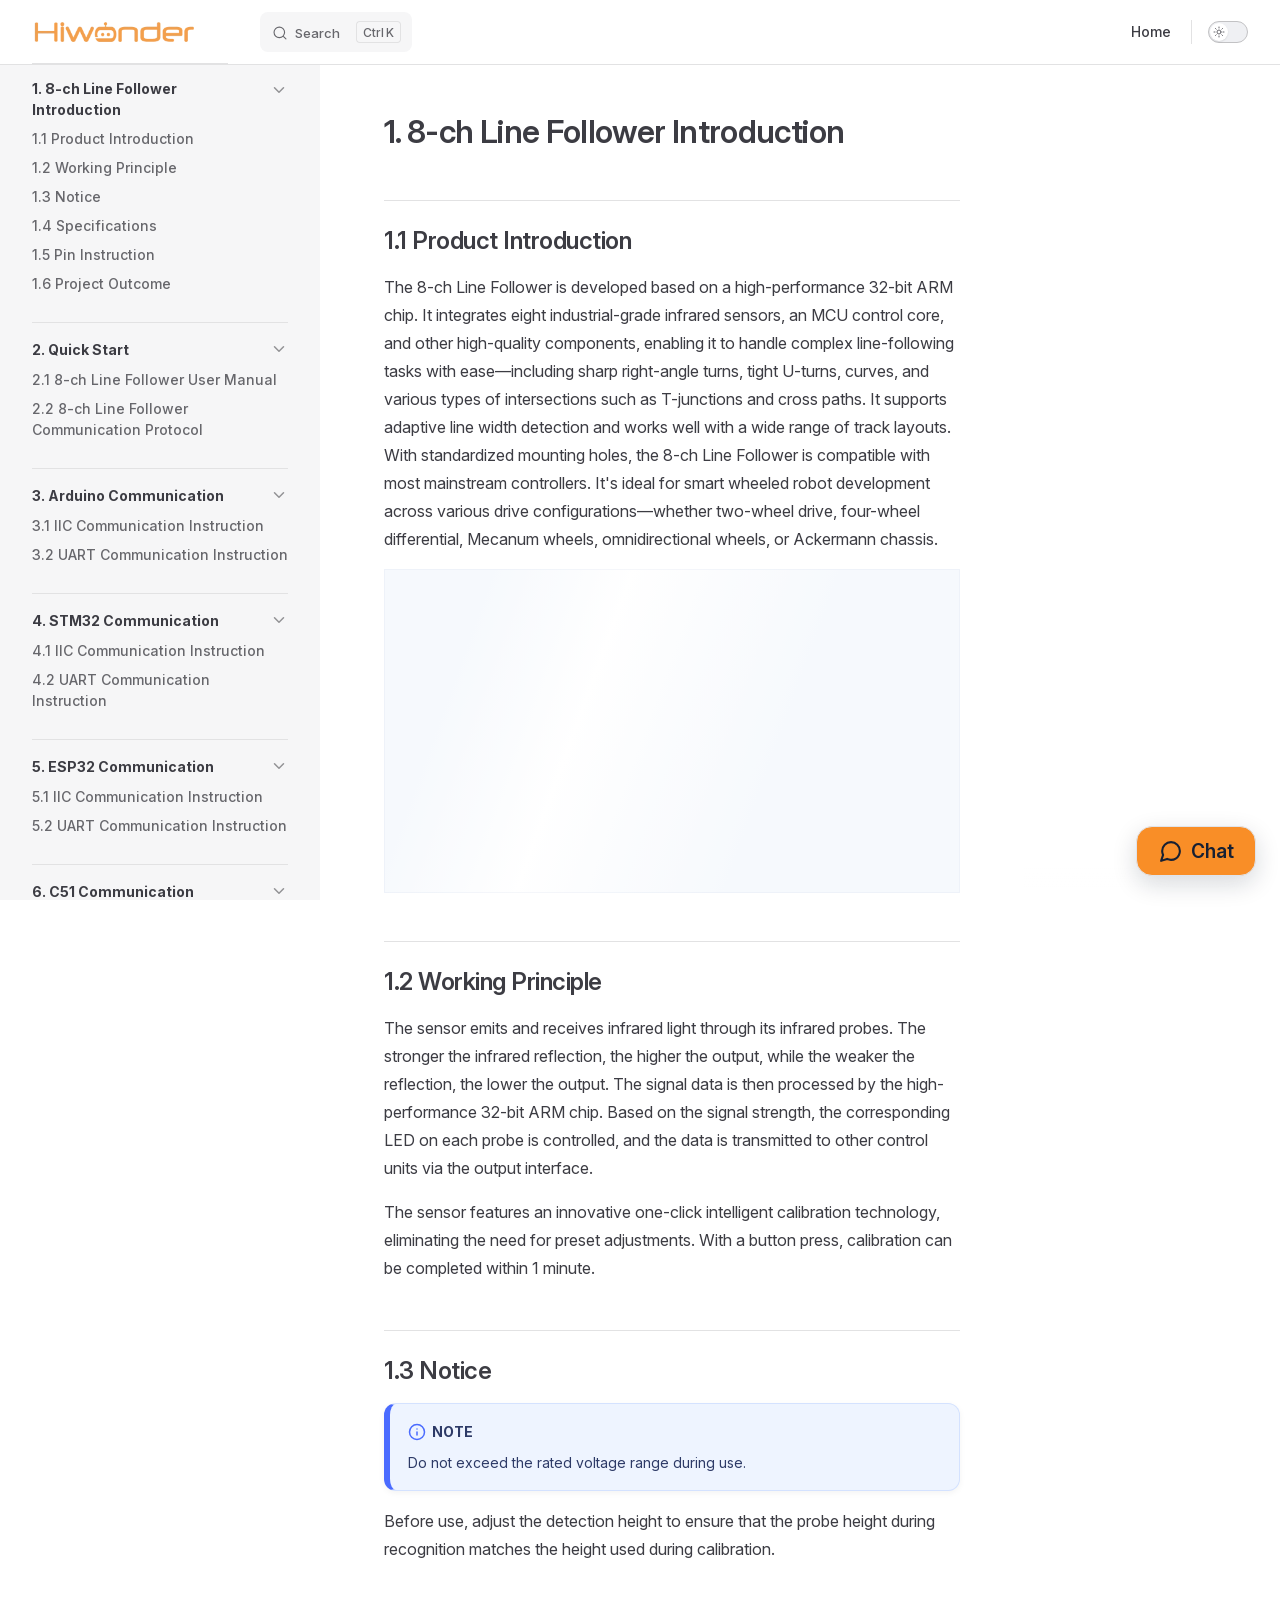
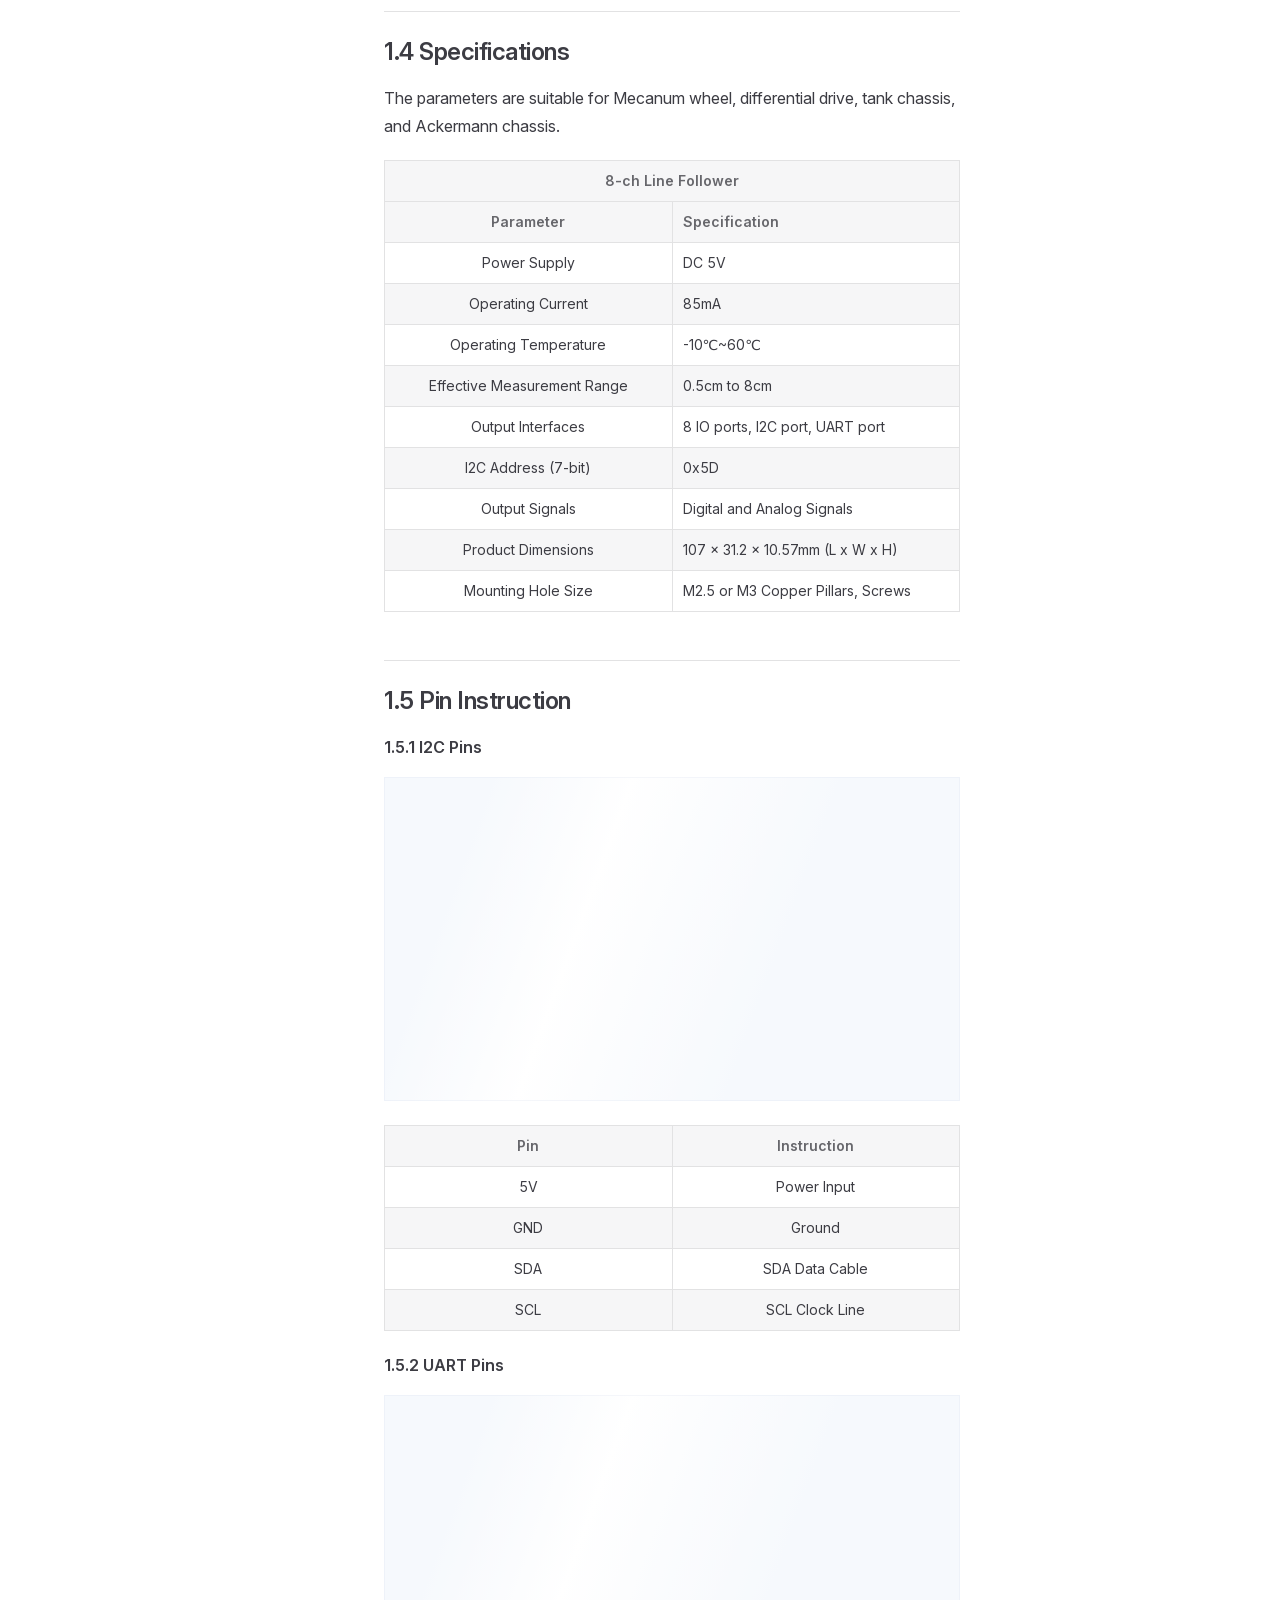
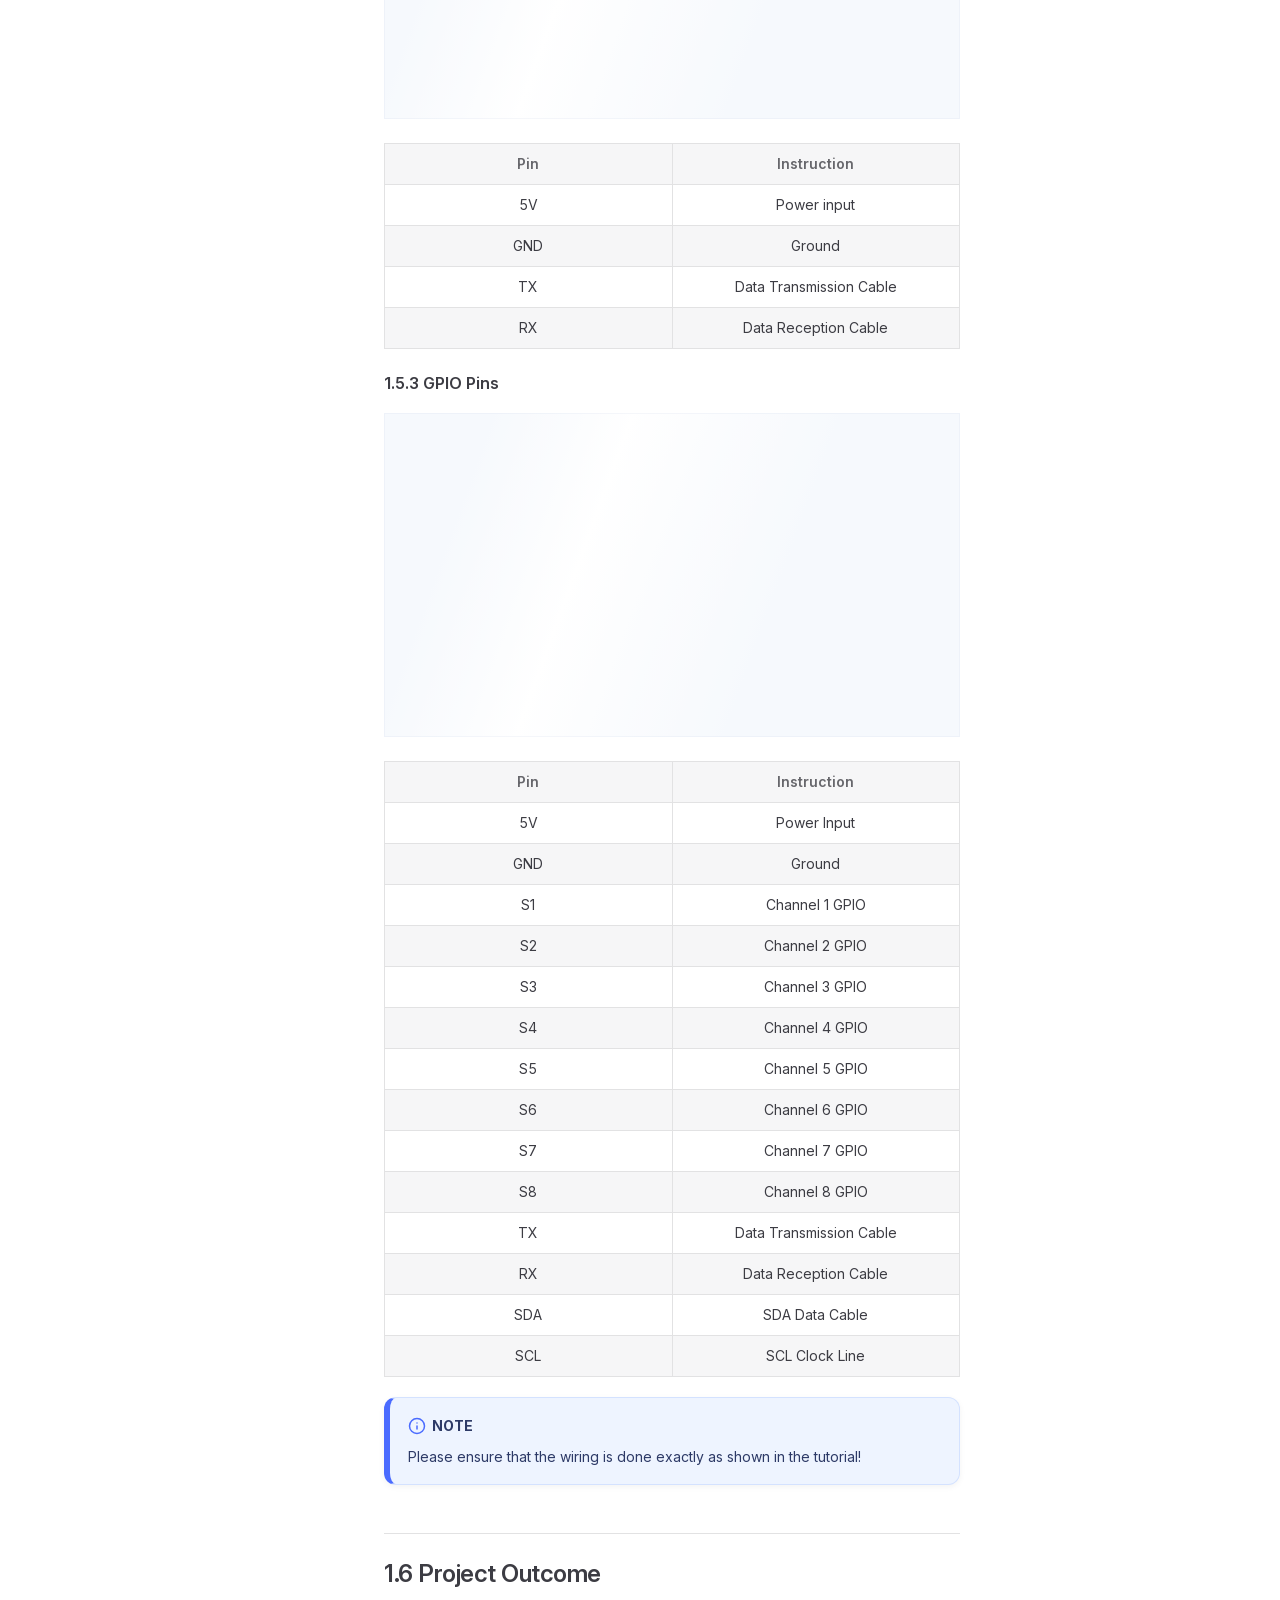
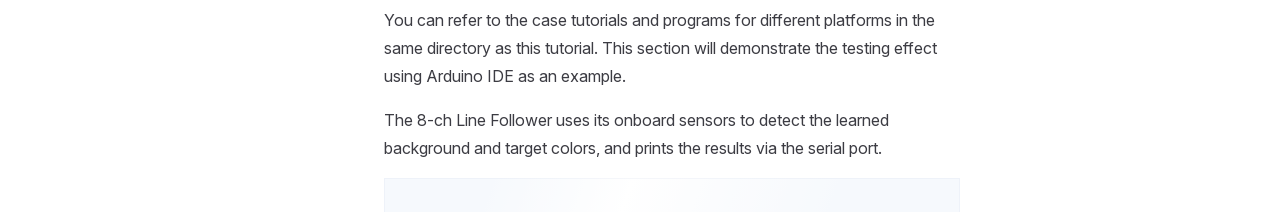
==== commit 72f71040: "内容修改" ====
--- a/projects/8-ch-Line-Follower/en/latest/index.html
+++ b/projects/8-ch-Line-Follower/en/latest/index.html
@@ -9,9 +9,9 @@
     <link rel="preload stylesheet" href="/projects/8-ch-Line-Follower/en/latest/assets/style.EKmeMOw1.css" as="style">
     <link rel="preload stylesheet" href="/projects/8-ch-Line-Follower/en/latest/vp-icons.css" as="style">
     
-    <script type="module" src="/projects/8-ch-Line-Follower/en/latest/assets/app.CHE4FVvU.js"></script>
+    <script type="module" src="/projects/8-ch-Line-Follower/en/latest/assets/app.CTeM2IYf.js"></script>
     <link rel="preload" href="/projects/8-ch-Line-Follower/en/latest/assets/inter-roman-latin.Di8DUHzh.woff2" as="font" type="font/woff2" crossorigin="">
-    <link rel="modulepreload" href="/projects/8-ch-Line-Follower/en/latest/assets/chunks/theme.CFeY2kiy.js">
+    <link rel="modulepreload" href="/projects/8-ch-Line-Follower/en/latest/assets/chunks/theme.COGsr2o7.js">
     <link rel="modulepreload" href="/projects/8-ch-Line-Follower/en/latest/assets/chunks/framework.IeORITTZ.js">
     <link rel="modulepreload" href="/projects/8-ch-Line-Follower/en/latest/assets/index.md.Ld_PqPj5.lean.js">
     <link rel="icon" href="/projects/8-ch-Line-Follower/en/latest/favicon.ico">
@@ -20,7 +20,7 @@
   </head>
   <body>
     <div id="app"><!--[--><div class="page-redirect" style="text-align:center;padding:100px 20px;"><p>Redirecting to content page...</p><p><a href="/projects/8-ch-Line-Follower/en/latest/docs/1.8-chLine_Follower_Introduction.html" target="_self">If you are not redirected automatically, click here</a></p></div><!--[--><!----><!--]--><!----><div class="feedback-widget"><!----><button class="feedback-widget__trigger" type="button" aria-expanded="false" aria-label="Open feedback form"><span class="feedback-widget__icon" aria-hidden="true"><svg viewBox="0 0 24 24" focusable="false"><path d="M21 11.5a8.4 8.4 0 0 1-.9 3.8 8.5 8.5 0 0 1-7.6 4.7 8.4 8.4 0 0 1-3.8-.9L3 21l1.9-5.7A8.4 8.4 0 0 1 4 11.5 8.5 8.5 0 0 1 12.5 3 8.5 8.5 0 0 1 21 11.5Z"></path></svg></span><span>Chat</span></button></div><!--]--></div>
-    <script>window.__VP_HASH_MAP__=JSON.parse("{\"docs_1.8-chline_follower_introduction.md\":\"8dx6dWhT\",\"docs_2.quick_start.md\":\"DBLNsGjh\",\"docs_3.arduino_communication.md\":\"Dprbs5wE\",\"docs_4.stm32_communication.md\":\"BI2L01vq\",\"docs_5.esp32_communication.md\":\"kxh5hQ2G\",\"docs_6.c51_communication_checked.md\":\"D0pJ3y4p\",\"docs_7.raspberry_pi_communication_checked.md\":\"DUswkj7j\",\"docs_8.jetson_communication_checked.md\":\"BtPIwHVj\",\"docs_appendix.md\":\"tSgeLpdc\",\"docs_index.md\":\"BAz5KIr9\",\"index.md\":\"Ld_PqPj5\"}");window.__VP_SITE_DATA__=JSON.parse("{\"lang\":\"en-US\",\"dir\":\"ltr\",\"title\":\"8-ch-Line-Follower Documentation\",\"description\":\"8-ch-Line-Follower documentation\",\"base\":\"/projects/8-ch-Line-Follower/en/latest/\",\"head\":[],\"router\":{\"prefetchLinks\":true},\"appearance\":true,\"themeConfig\":{\"siteTitle\":false,\"logo\":\"/e-logo.webp\",\"outline\":[2,3],\"search\":{\"provider\":\"local\",\"options\":{\"translations\":{\"button\":{\"buttonText\":\"Search\",\"buttonAriaLabel\":\"Search\"},\"modal\":{\"searchBox\":{\"resetButtonTitle\":\"Clear search query\",\"resetButtonAriaLabel\":\"Clear search query\",\"cancelButtonText\":\"Cancel\",\"cancelButtonAriaLabel\":\"Cancel\"},\"startScreen\":{\"recentSearchTitle\":\"Recent Searches\",\"noRecentSearchText\":\"No recent searches\",\"suggestedQueryTitle\":\"Suggested Queries\"},\"noResultsScreen\":{\"noResultsText\":\"No results found for\",\"suggestedQueryText\":\"You can try searching for\",\"reportMissingResultsText\":\"Have any queries?\",\"reportMissingResultsLinkText\":\"Report here\"},\"footer\":{\"selectText\":\"to select\",\"navigateText\":\"to navigate\",\"closeText\":\"to close\"}}}}},\"nav\":[{\"text\":\"Home\",\"link\":\"https://www.hiwonder.net/\",\"target\":\"_self\"}],\"sidebar\":[{\"text\":\"1. 8-ch Line Follower Introduction\",\"link\":\"/docs/1.8-chLine_Follower_Introduction.html\",\"collapsed\":false,\"items\":[{\"text\":\"1.1 Product Introduction\",\"link\":\"/docs/1.8-chLine_Follower_Introduction.html#_1-1-product-introduction\"},{\"text\":\"1.2 Working Principle\",\"link\":\"/docs/1.8-chLine_Follower_Introduction.html#_1-2-working-principle\"},{\"text\":\"1.3 Notice\",\"link\":\"/docs/1.8-chLine_Follower_Introduction.html#_1-3-notice\"},{\"text\":\"1.4 Specifications\",\"link\":\"/docs/1.8-chLine_Follower_Introduction.html#_1-4-specifications\"},{\"text\":\"1.5 Pin Instruction\",\"link\":\"/docs/1.8-chLine_Follower_Introduction.html#_1-5-pin-instruction\"},{\"text\":\"1.6 Project Outcome\",\"link\":\"/docs/1.8-chLine_Follower_Introduction.html#_1-6-project-outcome\"}]},{\"text\":\"2. Quick Start\",\"link\":\"/docs/2.Quick_Start.html\",\"collapsed\":false,\"items\":[{\"text\":\"2.1 8-ch Line Follower User Manual\",\"link\":\"/docs/2.Quick_Start.html#_2-1-8-ch-line-follower-user-manual\"},{\"text\":\"2.2 8-ch Line Follower Communication Protocol\",\"link\":\"/docs/2.Quick_Start.html#_2-2-8-ch-line-follower-communication-protocol\"}]},{\"text\":\"3. Arduino Communication\",\"link\":\"/docs/3.Arduino_Communication.html\",\"collapsed\":false,\"items\":[{\"text\":\"3.1 IIC Communication Instruction\",\"link\":\"/docs/3.Arduino_Communication.html#_3-1-iic-communication-instruction\"},{\"text\":\"3.2 UART Communication Instruction\",\"link\":\"/docs/3.Arduino_Communication.html#_3-2-uart-communication-instruction\"}]},{\"text\":\"4. STM32 Communication\",\"link\":\"/docs/4.STM32_Communication.html\",\"collapsed\":false,\"items\":[{\"text\":\"4.1 IIC Communication Instruction\",\"link\":\"/docs/4.STM32_Communication.html#_4-1-iic-communication-instruction\"},{\"text\":\"4.2 UART Communication Instruction\",\"link\":\"/docs/4.STM32_Communication.html#_4-2-uart-communication-instruction\"}]},{\"text\":\"5. ESP32 Communication\",\"link\":\"/docs/5.ESP32_Communication.html\",\"collapsed\":false,\"items\":[{\"text\":\"5.1 IIC Communication Instruction\",\"link\":\"/docs/5.ESP32_Communication.html#_5-1-iic-communication-instruction\"},{\"text\":\"5.2 UART Communication Instruction\",\"link\":\"/docs/5.ESP32_Communication.html#_5-2-uart-communication-instruction\"}]},{\"text\":\"6. C51 Communication\",\"link\":\"/docs/6.C51_Communication_checked.html\",\"collapsed\":false,\"items\":[{\"text\":\"6.1 IIC Communication Instruction\",\"link\":\"/docs/6.C51_Communication_checked.html#_6-1-iic-communication-instruction\"},{\"text\":\"6.2 UART Communication Instruction\",\"link\":\"/docs/6.C51_Communication_checked.html#_6-2-uart-communication-instruction\"}]},{\"text\":\"7. Raspberry Pi Communication\",\"link\":\"/docs/7.Raspberry_Pi_Communication_checked.html\",\"collapsed\":false,\"items\":[{\"text\":\"7.1 IIC Communication Instruction\",\"link\":\"/docs/7.Raspberry_Pi_Communication_checked.html#_7-1-iic-communication-instruction\"},{\"text\":\"7.2 UART Communication Instruction\",\"link\":\"/docs/7.Raspberry_Pi_Communication_checked.html#_7-2-uart-communication-instruction\"}]},{\"text\":\"8.Jetson Communication\",\"link\":\"/docs/8.Jetson_Communication_checked.html\",\"collapsed\":false,\"items\":[{\"text\":\"8.1 IIC Communication Instruction\",\"link\":\"/docs/8.Jetson_Communication_checked.html#_8-1-iic-communication-instruction\"},{\"text\":\"8.2 UART Communication Instruction\",\"link\":\"/docs/8.Jetson_Communication_checked.html#_8-2-uart-communication-instruction\"}]},{\"text\":\"Appendix\",\"link\":\"/docs/Appendix.html\",\"collapsed\":false,\"items\":[]}]},\"locales\":{},\"scrollOffset\":134,\"cleanUrls\":false}");</script>
+    <script>window.__VP_HASH_MAP__=JSON.parse("{\"docs_1.8-chline_follower_introduction.md\":\"8dx6dWhT\",\"docs_2.quick_start.md\":\"DBLNsGjh\",\"docs_3.arduino_communication.md\":\"Dprbs5wE\",\"docs_4.stm32_communication.md\":\"BI2L01vq\",\"docs_5.esp32_communication.md\":\"kxh5hQ2G\",\"docs_6.c51_communication_checked.md\":\"D0pJ3y4p\",\"docs_7.raspberry_pi_communication_checked.md\":\"DUswkj7j\",\"docs_8.jetson_communication_checked.md\":\"BtPIwHVj\",\"docs_appendix.md\":\"BjfFEJfr\",\"docs_index.md\":\"BAz5KIr9\",\"index.md\":\"Ld_PqPj5\"}");window.__VP_SITE_DATA__=JSON.parse("{\"lang\":\"en-US\",\"dir\":\"ltr\",\"title\":\"8-ch-Line-Follower Documentation\",\"description\":\"8-ch-Line-Follower documentation\",\"base\":\"/projects/8-ch-Line-Follower/en/latest/\",\"head\":[],\"router\":{\"prefetchLinks\":true},\"appearance\":true,\"themeConfig\":{\"siteTitle\":false,\"logo\":\"/e-logo.webp\",\"outline\":[2,3],\"search\":{\"provider\":\"local\",\"options\":{\"translations\":{\"button\":{\"buttonText\":\"Search\",\"buttonAriaLabel\":\"Search\"},\"modal\":{\"searchBox\":{\"resetButtonTitle\":\"Clear search query\",\"resetButtonAriaLabel\":\"Clear search query\",\"cancelButtonText\":\"Cancel\",\"cancelButtonAriaLabel\":\"Cancel\"},\"startScreen\":{\"recentSearchTitle\":\"Recent Searches\",\"noRecentSearchText\":\"No recent searches\",\"suggestedQueryTitle\":\"Suggested Queries\"},\"noResultsScreen\":{\"noResultsText\":\"No results found for\",\"suggestedQueryText\":\"You can try searching for\",\"reportMissingResultsText\":\"Have any queries?\",\"reportMissingResultsLinkText\":\"Report here\"},\"footer\":{\"selectText\":\"to select\",\"navigateText\":\"to navigate\",\"closeText\":\"to close\"}}}}},\"nav\":[{\"text\":\"Home\",\"link\":\"https://www.hiwonder.net/\",\"target\":\"_self\"}],\"sidebar\":[{\"text\":\"1. 8-ch Line Follower Introduction\",\"link\":\"/docs/1.8-chLine_Follower_Introduction.html\",\"collapsed\":false,\"items\":[{\"text\":\"1.1 Product Introduction\",\"link\":\"/docs/1.8-chLine_Follower_Introduction.html#_1-1-product-introduction\"},{\"text\":\"1.2 Working Principle\",\"link\":\"/docs/1.8-chLine_Follower_Introduction.html#_1-2-working-principle\"},{\"text\":\"1.3 Notice\",\"link\":\"/docs/1.8-chLine_Follower_Introduction.html#_1-3-notice\"},{\"text\":\"1.4 Specifications\",\"link\":\"/docs/1.8-chLine_Follower_Introduction.html#_1-4-specifications\"},{\"text\":\"1.5 Pin Instruction\",\"link\":\"/docs/1.8-chLine_Follower_Introduction.html#_1-5-pin-instruction\"},{\"text\":\"1.6 Project Outcome\",\"link\":\"/docs/1.8-chLine_Follower_Introduction.html#_1-6-project-outcome\"}]},{\"text\":\"2. Quick Start\",\"link\":\"/docs/2.Quick_Start.html\",\"collapsed\":false,\"items\":[{\"text\":\"2.1 8-ch Line Follower User Manual\",\"link\":\"/docs/2.Quick_Start.html#_2-1-8-ch-line-follower-user-manual\"},{\"text\":\"2.2 8-ch Line Follower Communication Protocol\",\"link\":\"/docs/2.Quick_Start.html#_2-2-8-ch-line-follower-communication-protocol\"}]},{\"text\":\"3. Arduino Communication\",\"link\":\"/docs/3.Arduino_Communication.html\",\"collapsed\":false,\"items\":[{\"text\":\"3.1 IIC Communication Instruction\",\"link\":\"/docs/3.Arduino_Communication.html#_3-1-iic-communication-instruction\"},{\"text\":\"3.2 UART Communication Instruction\",\"link\":\"/docs/3.Arduino_Communication.html#_3-2-uart-communication-instruction\"}]},{\"text\":\"4. STM32 Communication\",\"link\":\"/docs/4.STM32_Communication.html\",\"collapsed\":false,\"items\":[{\"text\":\"4.1 IIC Communication Instruction\",\"link\":\"/docs/4.STM32_Communication.html#_4-1-iic-communication-instruction\"},{\"text\":\"4.2 UART Communication Instruction\",\"link\":\"/docs/4.STM32_Communication.html#_4-2-uart-communication-instruction\"}]},{\"text\":\"5. ESP32 Communication\",\"link\":\"/docs/5.ESP32_Communication.html\",\"collapsed\":false,\"items\":[{\"text\":\"5.1 IIC Communication Instruction\",\"link\":\"/docs/5.ESP32_Communication.html#_5-1-iic-communication-instruction\"},{\"text\":\"5.2 UART Communication Instruction\",\"link\":\"/docs/5.ESP32_Communication.html#_5-2-uart-communication-instruction\"}]},{\"text\":\"6. C51 Communication\",\"link\":\"/docs/6.C51_Communication_checked.html\",\"collapsed\":false,\"items\":[{\"text\":\"6.1 IIC Communication Instruction\",\"link\":\"/docs/6.C51_Communication_checked.html#_6-1-iic-communication-instruction\"},{\"text\":\"6.2 UART Communication Instruction\",\"link\":\"/docs/6.C51_Communication_checked.html#_6-2-uart-communication-instruction\"}]},{\"text\":\"7. Raspberry Pi Communication\",\"link\":\"/docs/7.Raspberry_Pi_Communication_checked.html\",\"collapsed\":false,\"items\":[{\"text\":\"7.1 IIC Communication Instruction\",\"link\":\"/docs/7.Raspberry_Pi_Communication_checked.html#_7-1-iic-communication-instruction\"},{\"text\":\"7.2 UART Communication Instruction\",\"link\":\"/docs/7.Raspberry_Pi_Communication_checked.html#_7-2-uart-communication-instruction\"}]},{\"text\":\"8.Jetson Communication\",\"link\":\"/docs/8.Jetson_Communication_checked.html\",\"collapsed\":false,\"items\":[{\"text\":\"8.1 IIC Communication Instruction\",\"link\":\"/docs/8.Jetson_Communication_checked.html#_8-1-iic-communication-instruction\"},{\"text\":\"8.2 UART Communication Instruction\",\"link\":\"/docs/8.Jetson_Communication_checked.html#_8-2-uart-communication-instruction\"}]},{\"text\":\"Appendix\",\"link\":\"/docs/Appendix.html\",\"collapsed\":false,\"items\":[]}]},\"locales\":{},\"scrollOffset\":134,\"cleanUrls\":false}");</script>
     
   </body>
 </html>
